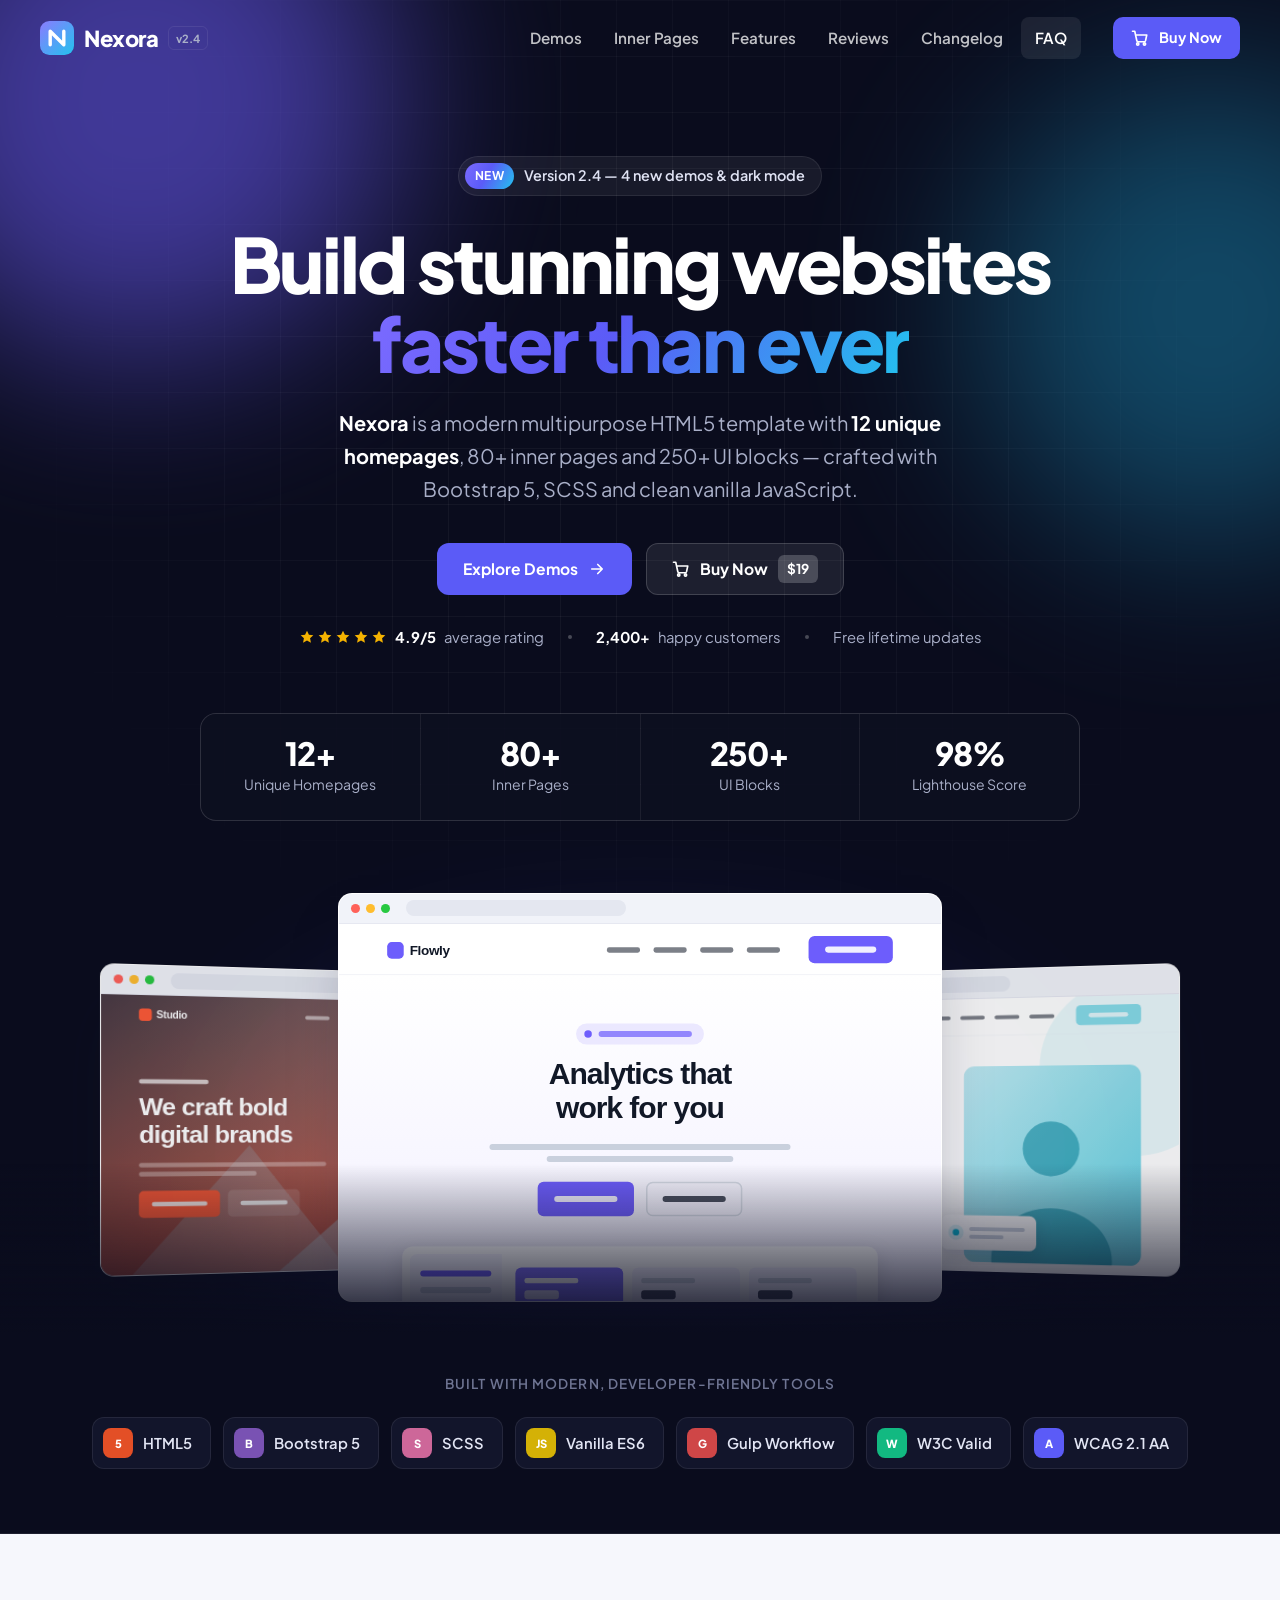
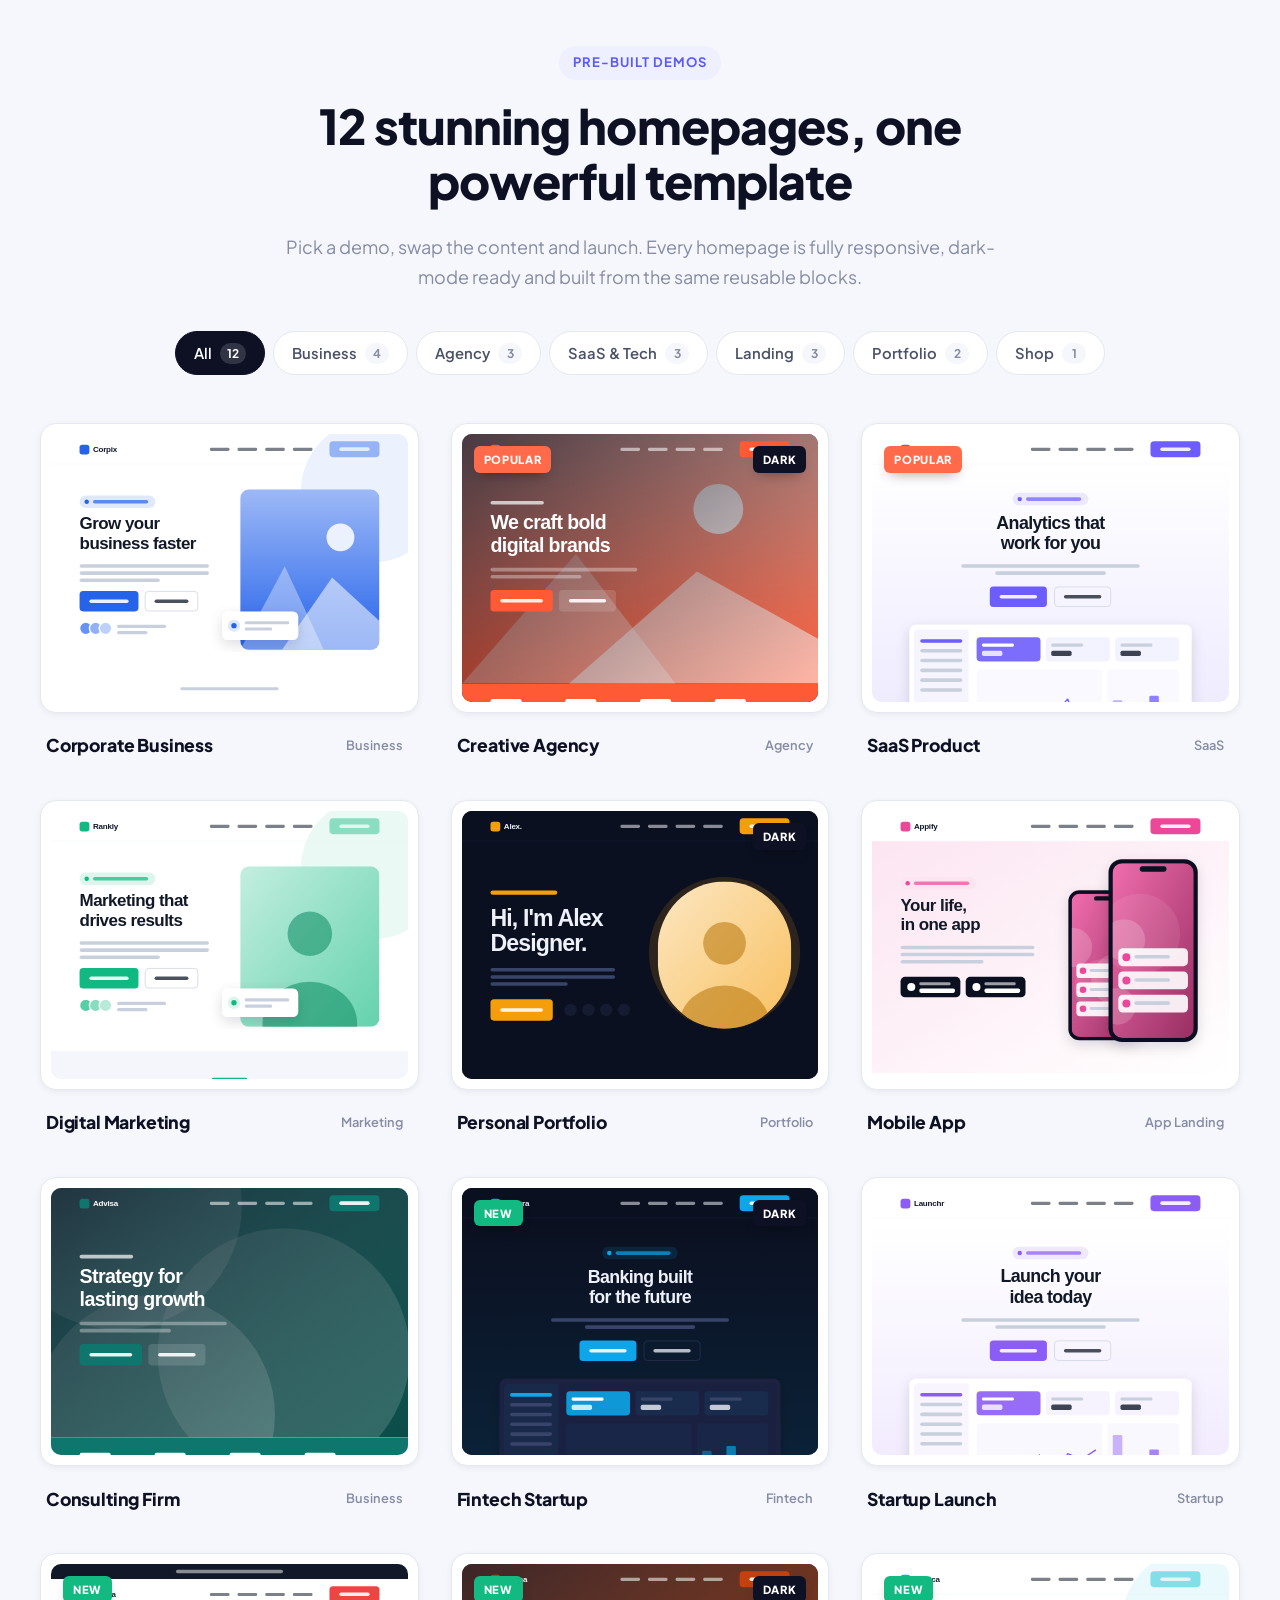
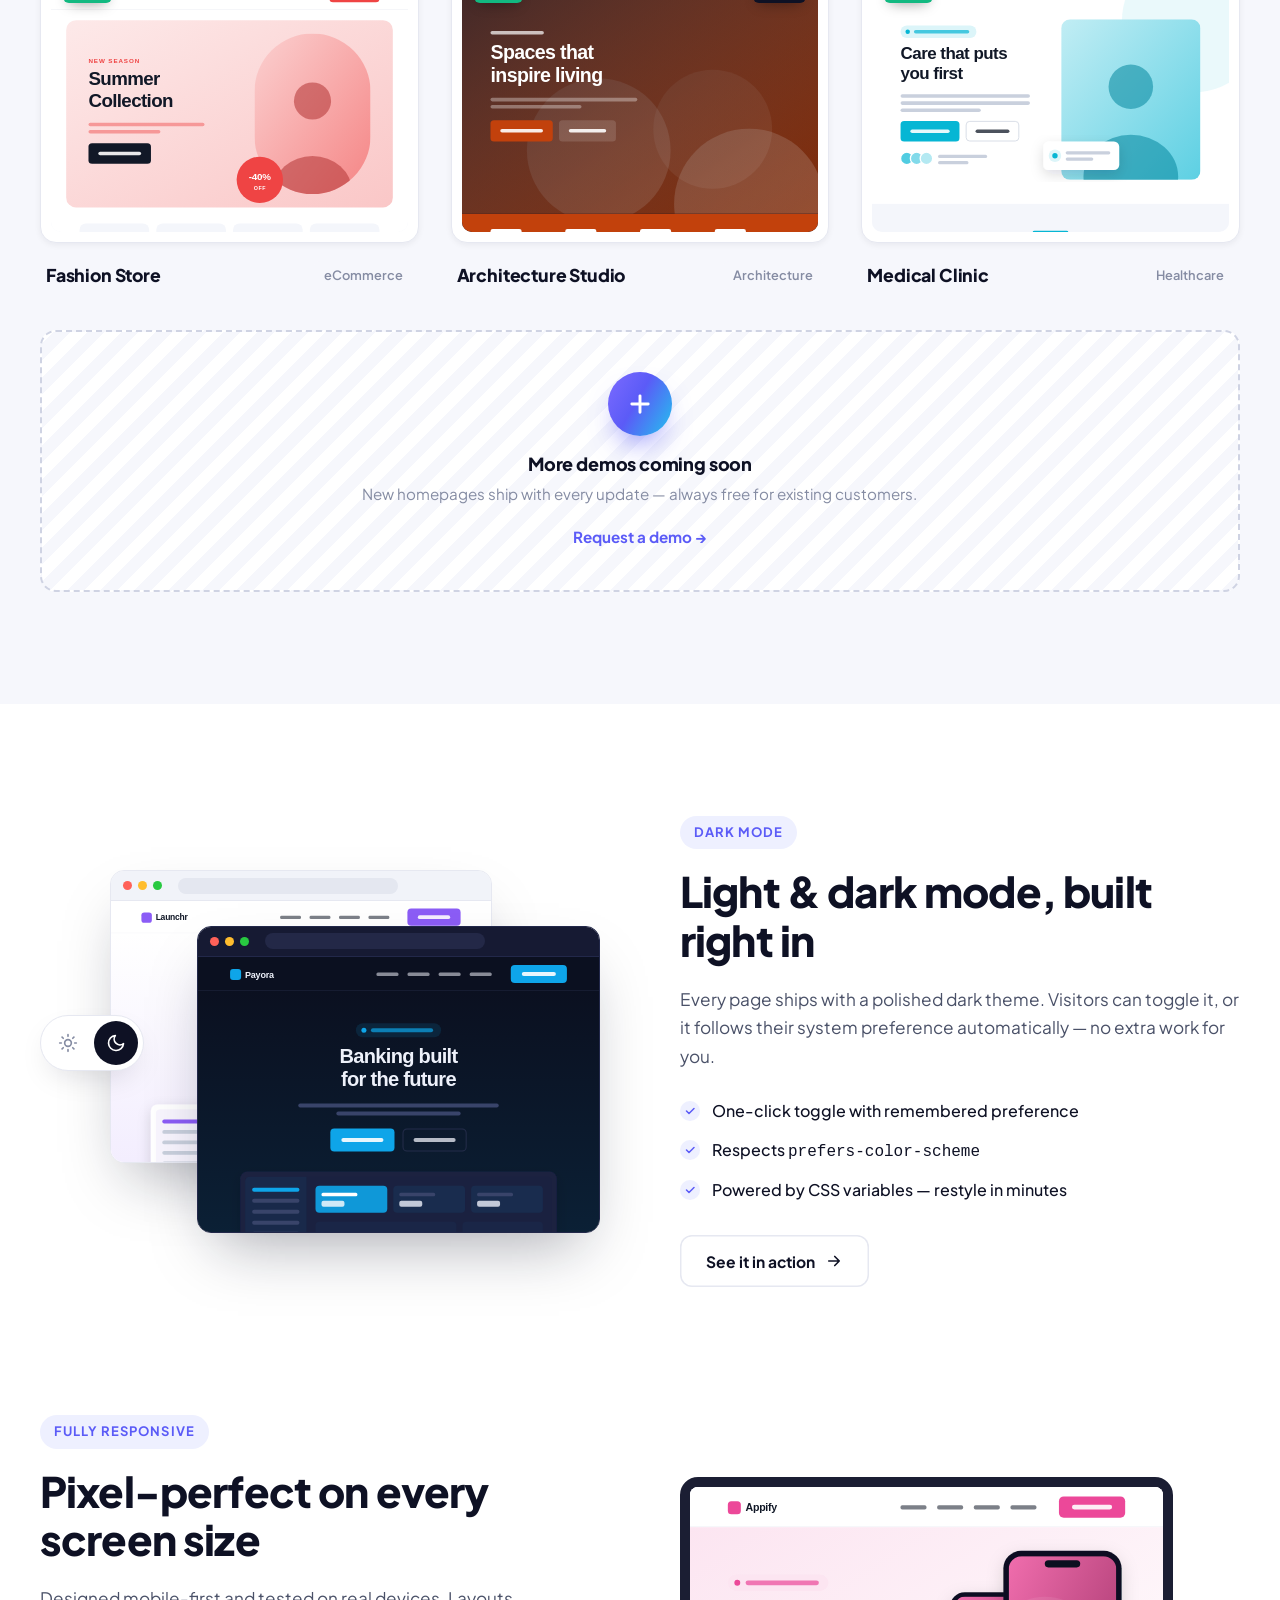
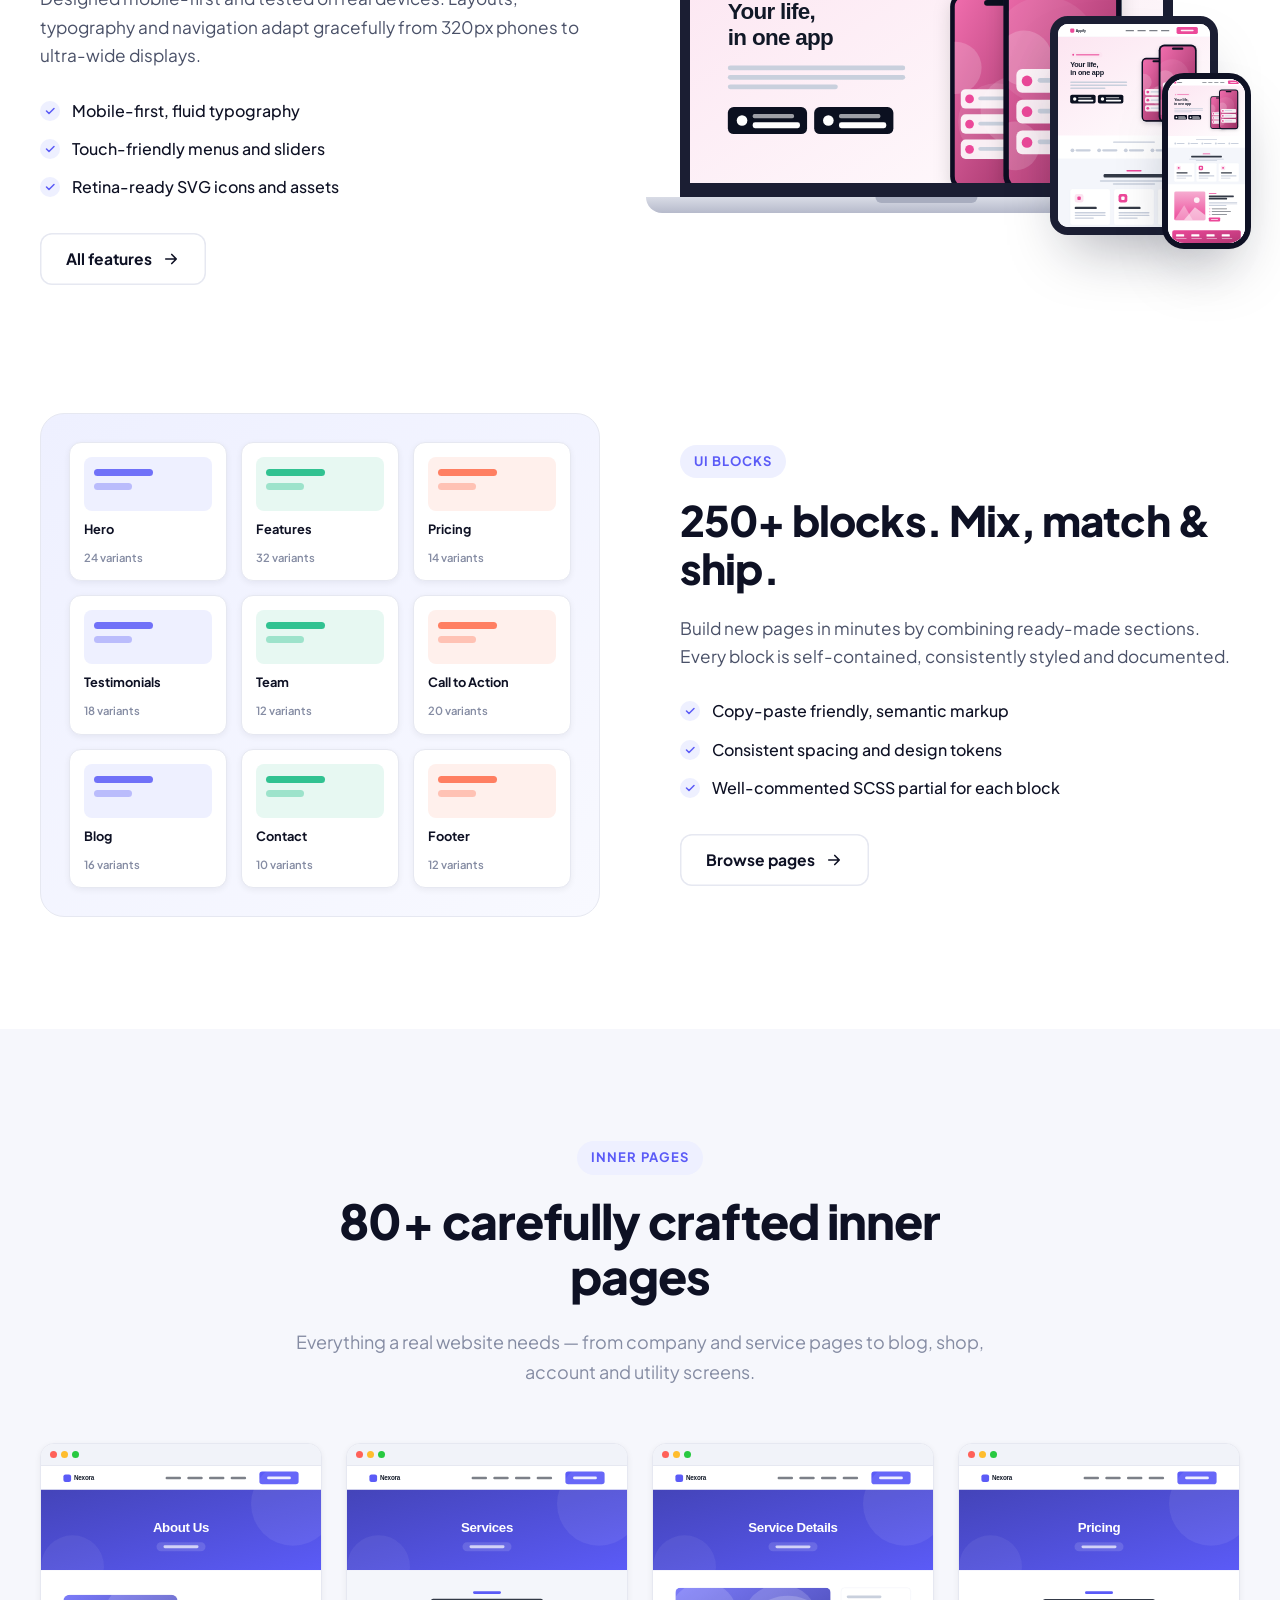
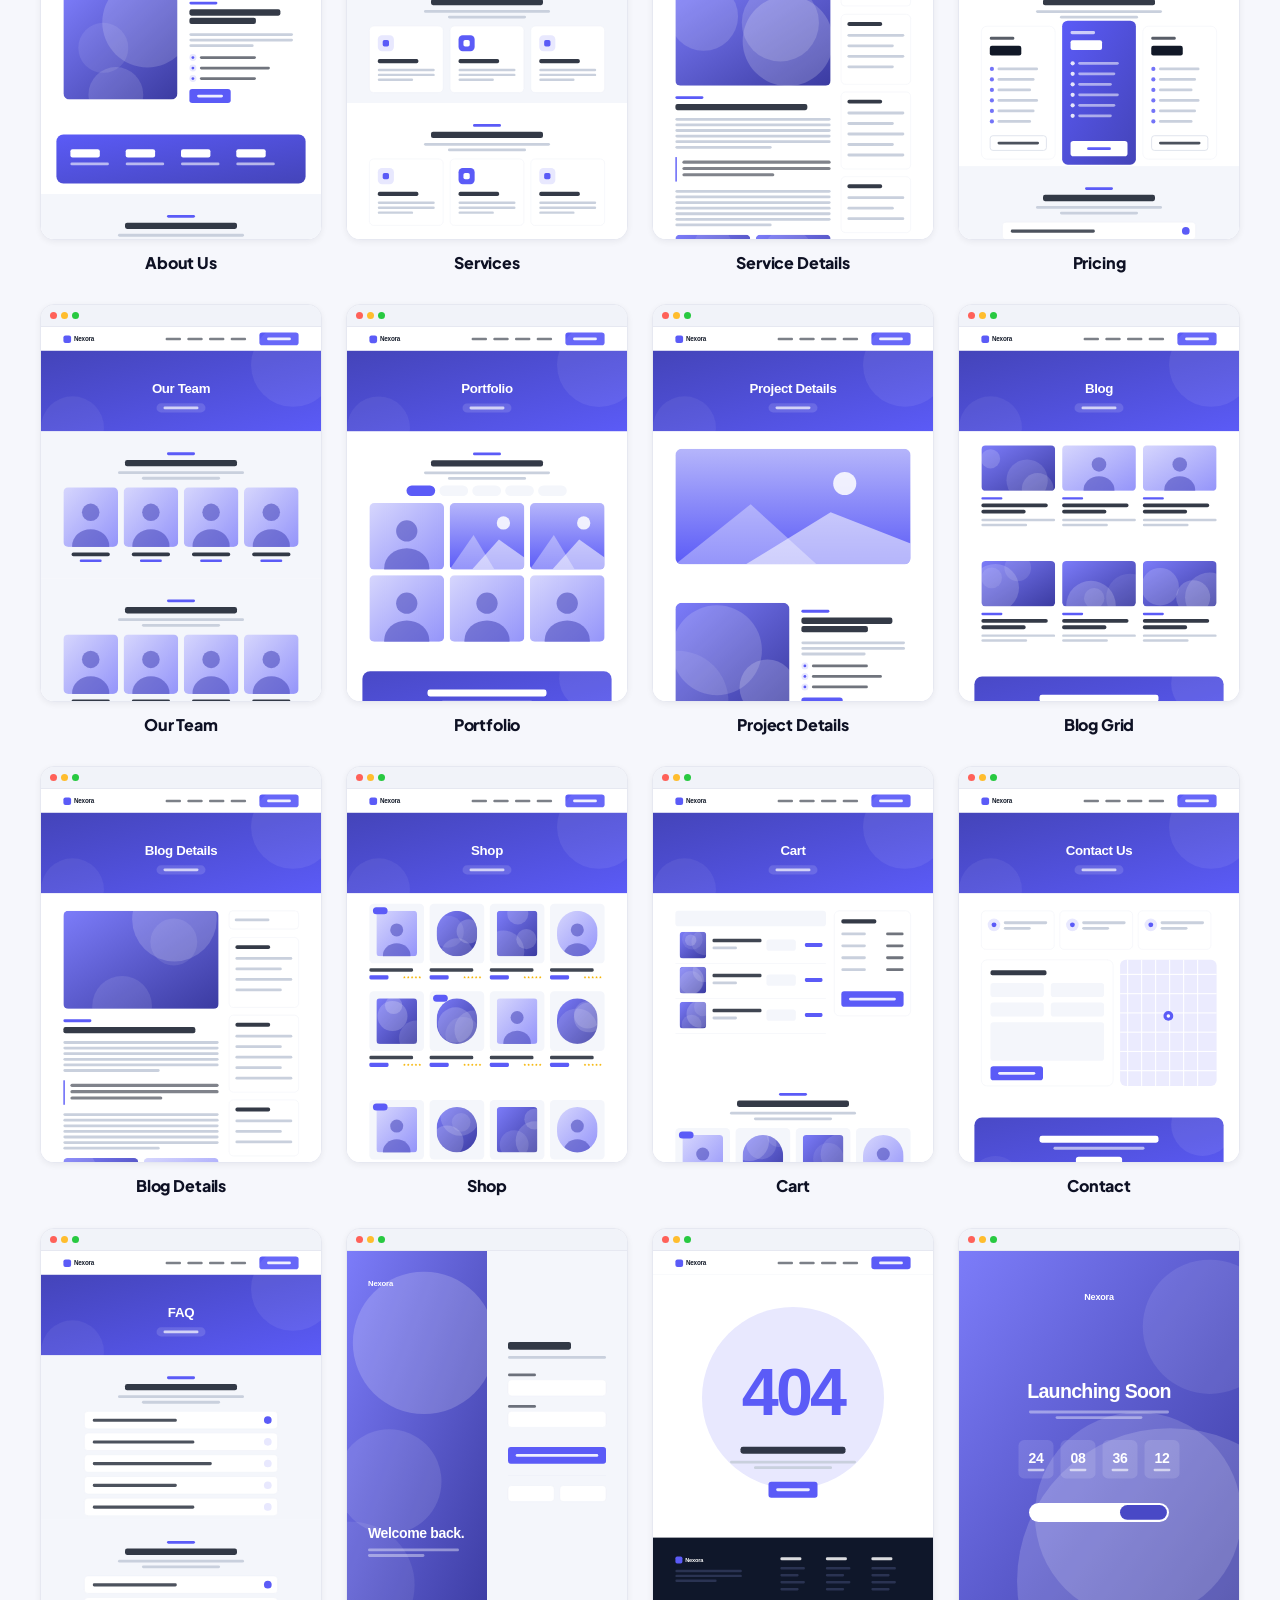
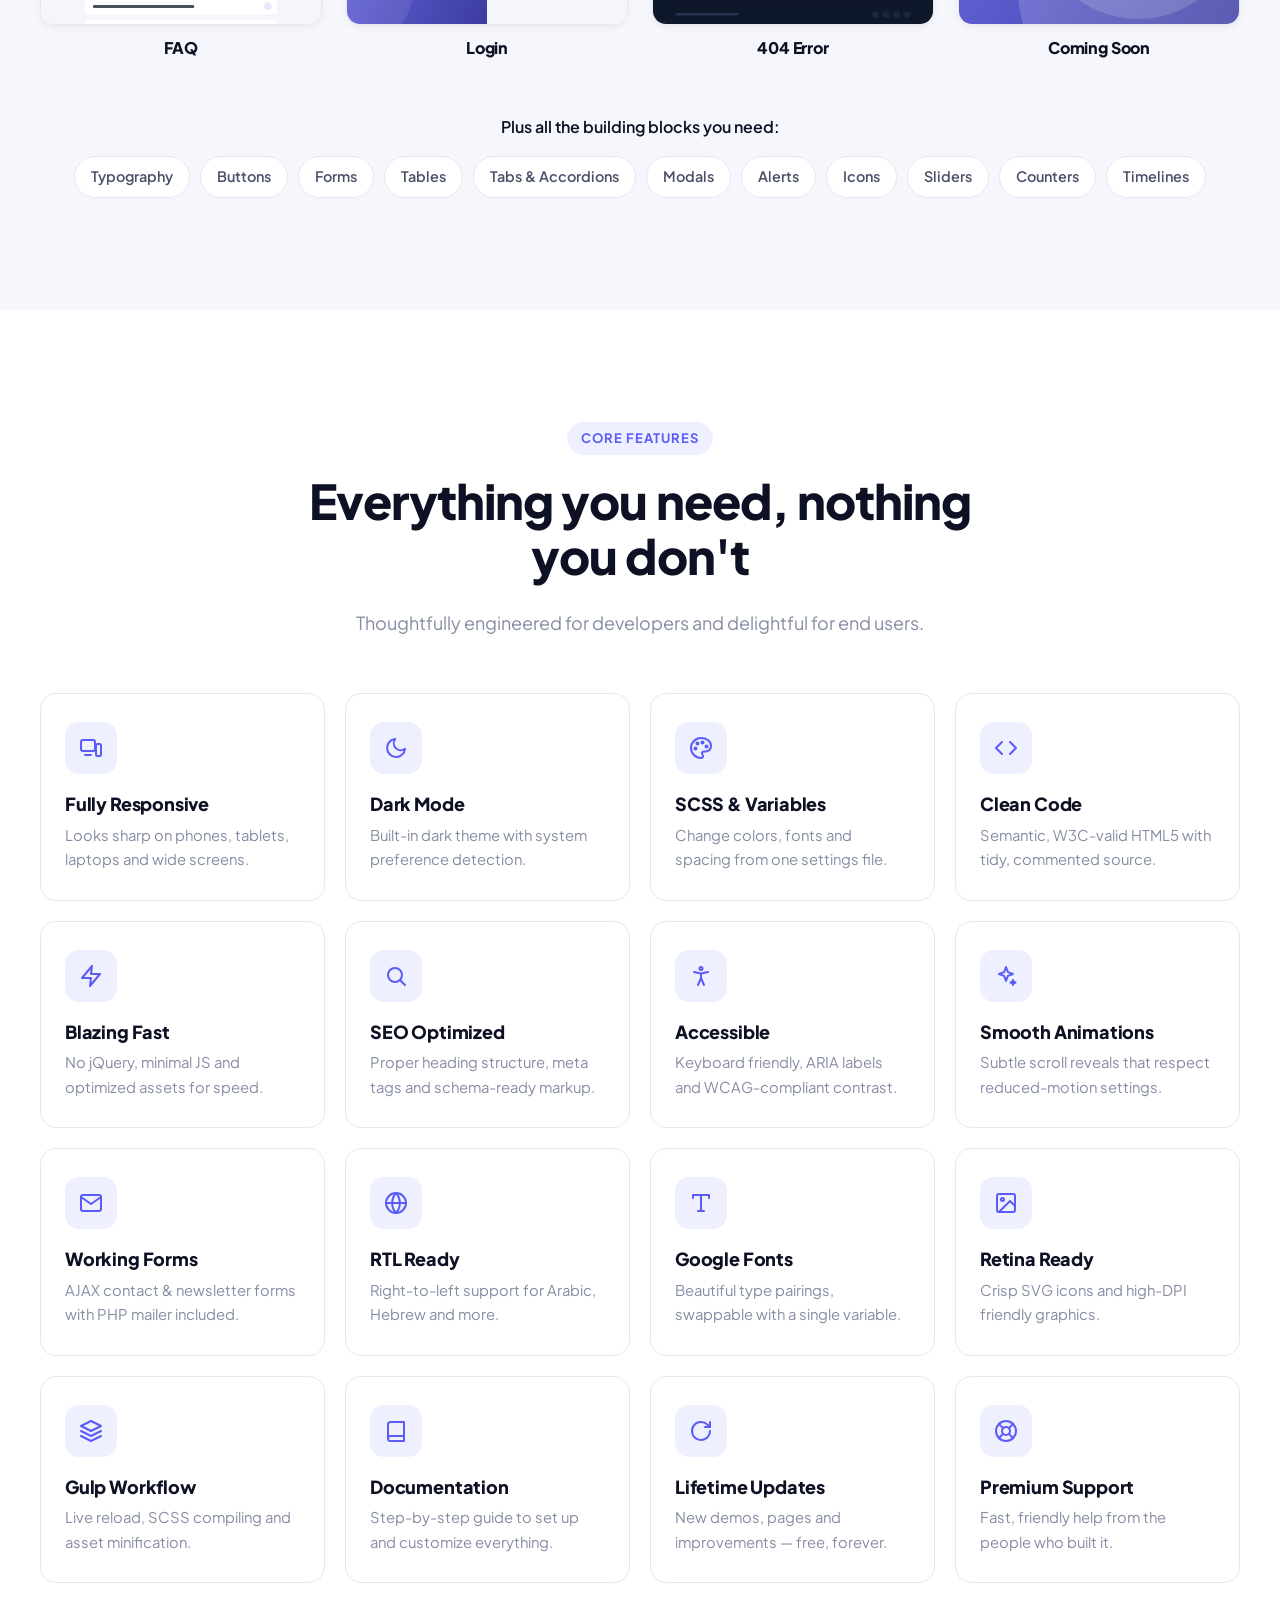
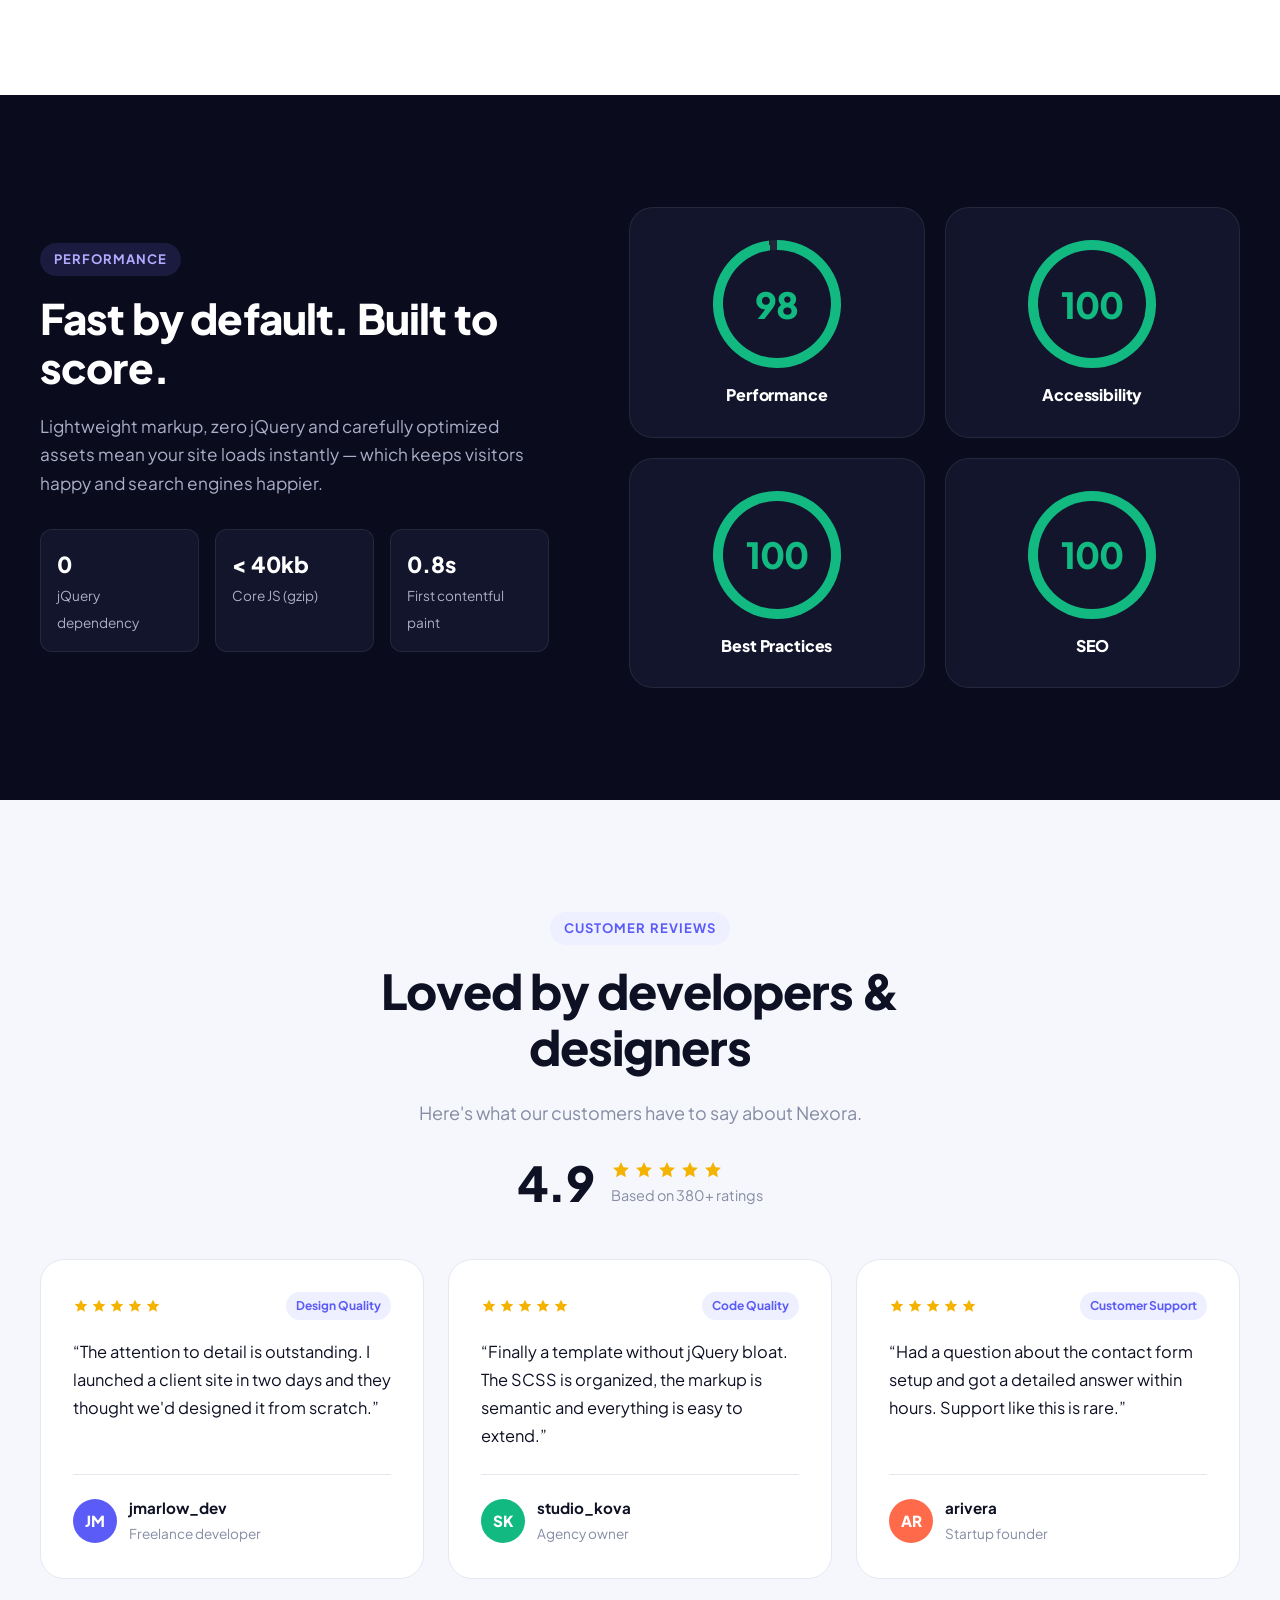
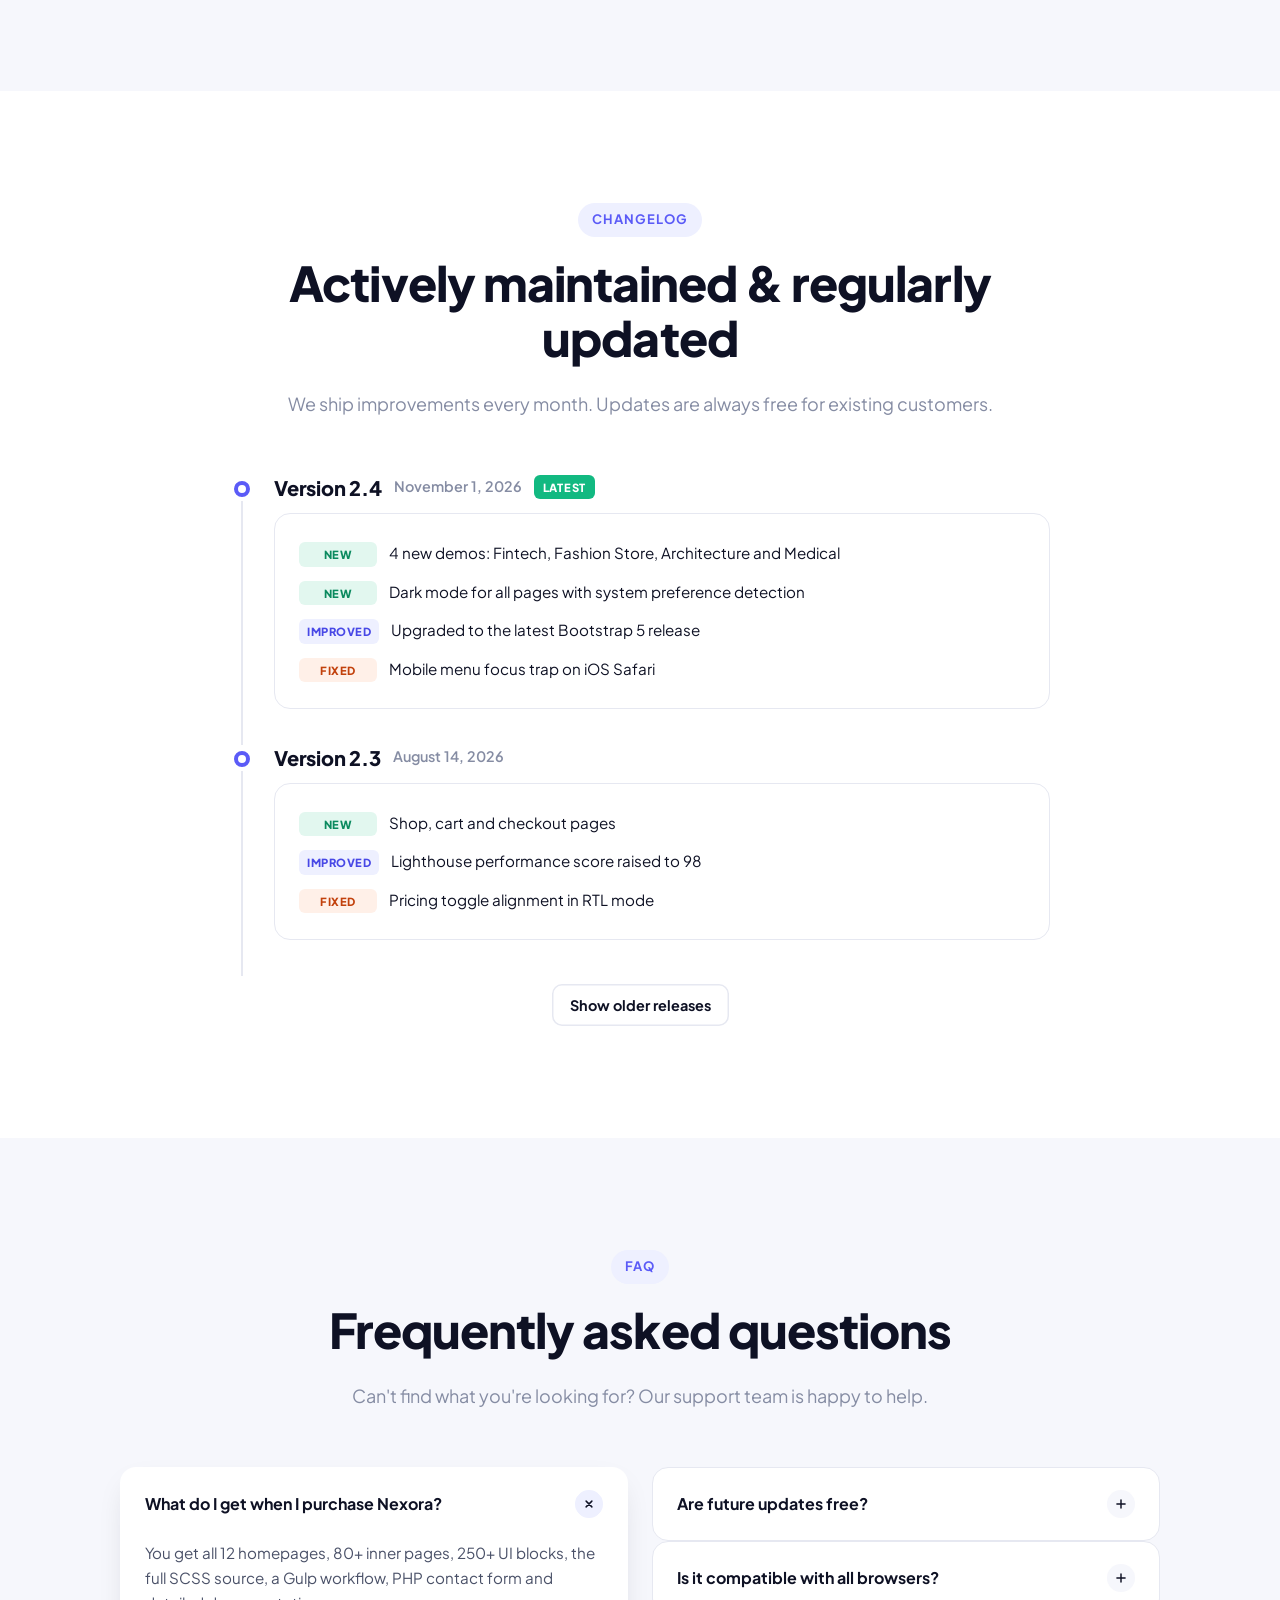
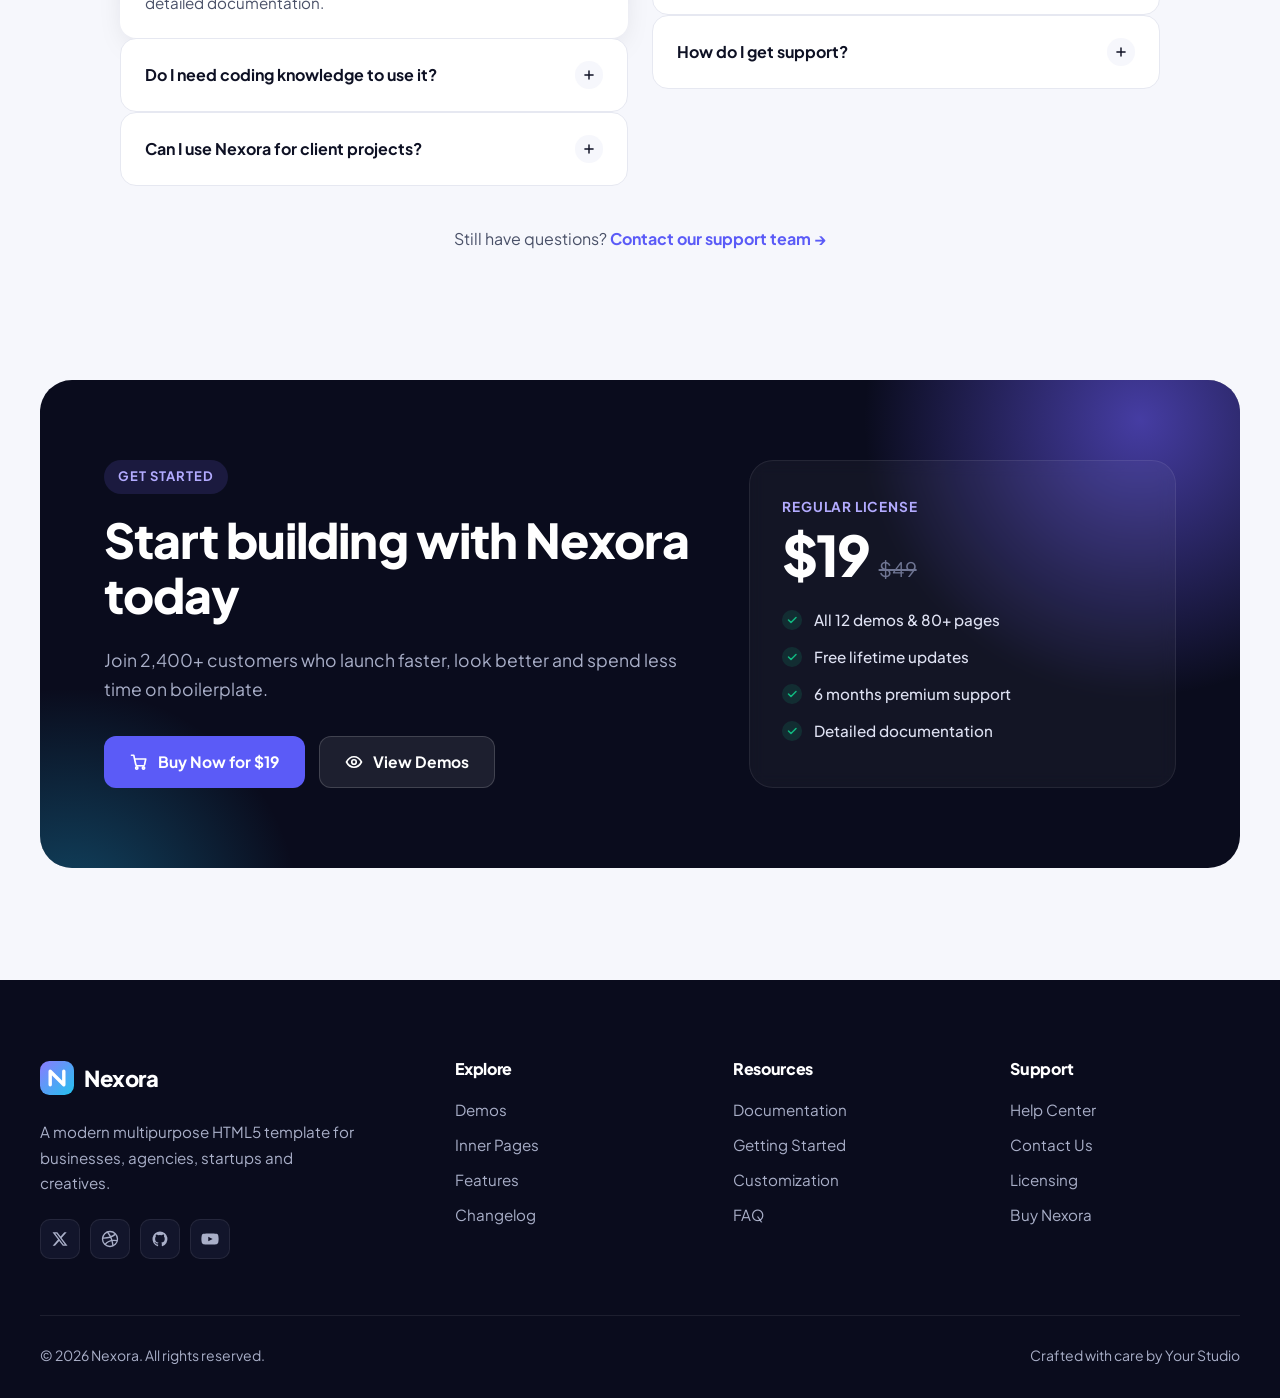
==== index.html @ 3ad96d18 "Add template showcase landing page Static ThemeForest-style showcase for the Nexora multipurpose tem" ====
<!doctype html>
<html lang="en">
<head>
  <meta charset="utf-8">
  <meta name="viewport" content="width=device-width, initial-scale=1">
  <title>Nexora — Multipurpose HTML5 Template</title>
  <meta name="description" content="Nexora is a modern multipurpose HTML5 template with 12 unique homepages, 80+ inner pages and 250+ UI blocks. Built with Bootstrap 5, SCSS and vanilla JavaScript.">
  <meta name="theme-color" content="#0a0c1d">

  <meta property="og:type" content="website">
  <meta property="og:title" content="Nexora — Multipurpose HTML5 Template">
  <meta property="og:description" content="12 unique homepages, 80+ inner pages, 250+ UI blocks, dark mode and more.">
  <meta property="og:image" content="assets/img/demos/03-saas.svg">

  <link rel="icon" href="assets/img/favicon.svg" type="image/svg+xml">
  <link rel="preconnect" href="https://fonts.googleapis.com">
  <link rel="preconnect" href="https://fonts.gstatic.com" crossorigin>
  <link href="https://fonts.googleapis.com/css2?family=Plus+Jakarta+Sans:wght@400;500;600;700;800&display=swap" rel="stylesheet">
  <link rel="stylesheet" href="assets/css/style.css">
</head>
<body>
  <a class="skip-link" href="#main">Skip to content</a>

  <!-- Icon sprite ========================================================= -->
  <svg width="0" height="0" style="position:absolute" aria-hidden="true">
    <defs>
      <symbol id="i-arrow" viewBox="0 0 24 24" fill="none" stroke="currentColor" stroke-width="2.2" stroke-linecap="round" stroke-linejoin="round"><path d="M5 12h14M13 6l6 6-6 6"/></symbol>
      <symbol id="i-up" viewBox="0 0 24 24" fill="none" stroke="currentColor" stroke-width="2.4" stroke-linecap="round" stroke-linejoin="round"><path d="M12 19V5M6 11l6-6 6 6"/></symbol>
      <symbol id="i-star" viewBox="0 0 24 24" fill="currentColor"><path d="M12 2.5l2.9 6.1 6.6.8-4.9 4.6 1.3 6.6L12 17.3l-5.9 3.3 1.3-6.6L2.5 9.4l6.6-.8z"/></symbol>
      <symbol id="i-plus" viewBox="0 0 24 24" fill="none" stroke="currentColor" stroke-width="2.5" stroke-linecap="round"><path d="M12 5v14M5 12h14"/></symbol>
      <symbol id="i-cart" viewBox="0 0 24 24" fill="none" stroke="currentColor" stroke-width="2.2" stroke-linecap="round" stroke-linejoin="round"><circle cx="9" cy="20" r="1.5"/><circle cx="18" cy="20" r="1.5"/><path d="M2 3h3l2.7 12.4a2 2 0 0 0 2 1.6h7.7a2 2 0 0 0 2-1.5L21 8H6"/></symbol>
      <symbol id="i-eye" viewBox="0 0 24 24" fill="none" stroke="currentColor" stroke-width="2.2" stroke-linecap="round" stroke-linejoin="round"><path d="M2 12s3.6-7 10-7 10 7 10 7-3.6 7-10 7S2 12 2 12z"/><circle cx="12" cy="12" r="3"/></symbol>
      <symbol id="i-sun" viewBox="0 0 24 24" fill="none" stroke="currentColor" stroke-width="2" stroke-linecap="round"><circle cx="12" cy="12" r="4"/><path d="M12 2v2M12 20v2M4.9 4.9l1.4 1.4M17.7 17.7l1.4 1.4M2 12h2M20 12h2M4.9 19.1l1.4-1.4M17.7 6.3l1.4-1.4"/></symbol>
      <symbol id="i-moon" viewBox="0 0 24 24" fill="none" stroke="currentColor" stroke-width="2" stroke-linecap="round" stroke-linejoin="round"><path d="M21 12.8A9 9 0 1 1 11.2 3a7 7 0 0 0 9.8 9.8z"/></symbol>

      <symbol id="f-responsive" viewBox="0 0 24 24" fill="none" stroke="currentColor" stroke-width="2" stroke-linecap="round" stroke-linejoin="round"><rect x="2" y="4" width="14" height="11" rx="2"/><rect x="17" y="8" width="5" height="12" rx="1.5"/><path d="M6 19h6"/></symbol>
      <symbol id="f-code" viewBox="0 0 24 24" fill="none" stroke="currentColor" stroke-width="2" stroke-linecap="round" stroke-linejoin="round"><path d="M16 18l6-6-6-6M8 6l-6 6 6 6"/></symbol>
      <symbol id="f-layers" viewBox="0 0 24 24" fill="none" stroke="currentColor" stroke-width="2" stroke-linecap="round" stroke-linejoin="round"><path d="M12 2 2 7l10 5 10-5-10-5z"/><path d="m2 17 10 5 10-5M2 12l10 5 10-5"/></symbol>
      <symbol id="f-zap" viewBox="0 0 24 24" fill="none" stroke="currentColor" stroke-width="2" stroke-linecap="round" stroke-linejoin="round"><path d="M13 2 3 14h9l-1 8 10-12h-9l1-8z"/></symbol>
      <symbol id="f-search" viewBox="0 0 24 24" fill="none" stroke="currentColor" stroke-width="2" stroke-linecap="round"><circle cx="11" cy="11" r="7"/><path d="m21 21-4.3-4.3"/></symbol>
      <symbol id="f-type" viewBox="0 0 24 24" fill="none" stroke="currentColor" stroke-width="2" stroke-linecap="round" stroke-linejoin="round"><path d="M4 7V4h16v3M9 20h6M12 4v16"/></symbol>
      <symbol id="f-mail" viewBox="0 0 24 24" fill="none" stroke="currentColor" stroke-width="2" stroke-linecap="round" stroke-linejoin="round"><rect x="2" y="4" width="20" height="16" rx="2"/><path d="m22 6-10 7L2 6"/></symbol>
      <symbol id="f-globe" viewBox="0 0 24 24" fill="none" stroke="currentColor" stroke-width="2" stroke-linecap="round"><circle cx="12" cy="12" r="10"/><path d="M2 12h20M12 2a15 15 0 0 1 0 20M12 2a15 15 0 0 0 0 20"/></symbol>
      <symbol id="f-book" viewBox="0 0 24 24" fill="none" stroke="currentColor" stroke-width="2" stroke-linecap="round" stroke-linejoin="round"><path d="M4 19.5A2.5 2.5 0 0 1 6.5 17H20V3H6.5A2.5 2.5 0 0 0 4 5.5v14z"/><path d="M4 19.5A2.5 2.5 0 0 0 6.5 22H20v-5"/></symbol>
      <symbol id="f-refresh" viewBox="0 0 24 24" fill="none" stroke="currentColor" stroke-width="2" stroke-linecap="round" stroke-linejoin="round"><path d="M21 12a9 9 0 1 1-2.6-6.4L21 8"/><path d="M21 3v5h-5"/></symbol>
      <symbol id="f-support" viewBox="0 0 24 24" fill="none" stroke="currentColor" stroke-width="2" stroke-linecap="round"><circle cx="12" cy="12" r="10"/><circle cx="12" cy="12" r="4"/><path d="m4.9 4.9 4.3 4.3M14.8 14.8l4.3 4.3M14.8 9.2l4.3-4.3M4.9 19.1l4.3-4.3"/></symbol>
      <symbol id="f-a11y" viewBox="0 0 24 24" fill="none" stroke="currentColor" stroke-width="2" stroke-linecap="round" stroke-linejoin="round"><circle cx="12" cy="4.5" r="1.5"/><path d="M5 8l7 1.5L19 8M12 9.5V14m0 0-3 7m3-7 3 7"/></symbol>
      <symbol id="f-sparkle" viewBox="0 0 24 24" fill="none" stroke="currentColor" stroke-width="2" stroke-linejoin="round"><path d="M12 3l1.9 5.1L19 10l-5.1 1.9L12 17l-1.9-5.1L5 10l5.1-1.9z"/><path d="M19 16l.7 1.8 1.8.7-1.8.7L19 21l-.7-1.8-1.8-.7 1.8-.7z"/></symbol>
      <symbol id="f-palette" viewBox="0 0 24 24" fill="none" stroke="currentColor" stroke-width="2" stroke-linecap="round" stroke-linejoin="round"><circle cx="13.5" cy="6.5" r="1"/><circle cx="17.5" cy="10.5" r="1"/><circle cx="8.5" cy="7.5" r="1"/><circle cx="6.5" cy="12.5" r="1"/><path d="M12 2a10 10 0 0 0 0 20c1.1 0 2-.9 2-2 0-.5-.2-1-.5-1.3-.3-.4-.5-.8-.5-1.3 0-1.1.9-2 2-2h2.3A5.7 5.7 0 0 0 22 9.8C22 5.5 17.5 2 12 2z"/></symbol>
      <symbol id="f-image" viewBox="0 0 24 24" fill="none" stroke="currentColor" stroke-width="2" stroke-linecap="round" stroke-linejoin="round"><rect x="3" y="3" width="18" height="18" rx="2"/><circle cx="8.5" cy="8.5" r="1.5"/><path d="m21 15-5-5L5 21"/></symbol>

      <symbol id="s-x" viewBox="0 0 24 24" fill="currentColor"><path d="M17.8 3h3.1l-6.8 7.7L22 21h-6.2l-4.9-6.4L5.3 21H2.2l7.2-8.3L2 3h6.4l4.4 5.8L17.8 3zm-1.1 16.2h1.7L7.4 4.7H5.6l11.1 14.5z"/></symbol>
      <symbol id="s-dribbble" viewBox="0 0 24 24" fill="none" stroke="currentColor" stroke-width="1.8"><circle cx="12" cy="12" r="10"/><path d="M8.6 2.6C13 8 15.2 13.8 16 21.1M2.1 10.7c5.3.3 11.5-.9 16.9-4.9M5.3 19.4c3.3-4.6 8.7-6.6 16.5-5.2"/></symbol>
      <symbol id="s-github" viewBox="0 0 24 24" fill="currentColor"><path d="M12 2a10 10 0 0 0-3.2 19.5c.5.1.7-.2.7-.5v-1.7c-2.8.6-3.4-1.2-3.4-1.2-.4-1.2-1.1-1.5-1.1-1.5-.9-.6.1-.6.1-.6 1 .1 1.5 1 1.5 1 .9 1.5 2.4 1.1 2.9.8.1-.6.4-1.1.6-1.3-2.2-.3-4.6-1.1-4.6-5a3.9 3.9 0 0 1 1-2.7c-.1-.3-.4-1.3.1-2.7 0 0 .8-.3 2.8 1a9.7 9.7 0 0 1 5 0c1.9-1.3 2.8-1 2.8-1 .5 1.4.2 2.4.1 2.7a3.9 3.9 0 0 1 1 2.7c0 3.9-2.3 4.7-4.6 5 .4.3.7.9.7 1.9V21c0 .3.2.6.7.5A10 10 0 0 0 12 2z"/></symbol>
      <symbol id="s-youtube" viewBox="0 0 24 24" fill="currentColor"><path d="M23 7.2a3 3 0 0 0-2.1-2.1C19 4.6 12 4.6 12 4.6s-7 0-8.9.5A3 3 0 0 0 1 7.2 31 31 0 0 0 .5 12a31 31 0 0 0 .5 4.8 3 3 0 0 0 2.1 2.1c1.9.5 8.9.5 8.9.5s7 0 8.9-.5a3 3 0 0 0 2.1-2.1 31 31 0 0 0 .5-4.8 31 31 0 0 0-.5-4.8zM9.7 15.1V8.9l5.8 3.1-5.8 3.1z"/></symbol>
    </defs>
  </svg>

  <!-- Header ============================================================== -->
  <header class="header">
    <div class="container">
      <a class="logo" href="#top" aria-label="Nexora home">
        <svg viewBox="0 0 40 40" aria-hidden="true">
          <defs><linearGradient id="lg-logo" x1="0" y1="0" x2="1" y2="1"><stop offset="0" stop-color="#8b7bff"/><stop offset="1" stop-color="#22c3ee"/></linearGradient></defs>
          <rect width="40" height="40" rx="11" fill="url(#lg-logo)"/>
          <path d="M12 28V12l16 16V12" fill="none" stroke="#fff" stroke-width="4" stroke-linecap="round" stroke-linejoin="round"/>
        </svg>
        Nexora <small>v2.4</small>
      </a>

      <nav class="nav" id="site-nav" aria-label="Primary">
        <ul>
          <li><a href="#demos">Demos</a></li>
          <li><a href="#pages">Inner Pages</a></li>
          <li><a href="#features">Features</a></li>
          <li><a href="#reviews">Reviews</a></li>
          <li><a href="#changelog">Changelog</a></li>
          <li><a href="#faq">FAQ</a></li>
          <li class="nav__buy"><a class="btn" href="https://themeforest.net/" target="_blank" rel="noopener">Buy Nexora — $19</a></li>
        </ul>
      </nav>

      <div class="header__cta">
        <a class="btn btn--sm" href="https://themeforest.net/" target="_blank" rel="noopener">
          <svg aria-hidden="true"><use href="#i-cart"/></svg> Buy Now
        </a>
        <button class="nav-toggle" type="button" aria-controls="site-nav" aria-expanded="false" aria-label="Open menu"><span></span></button>
      </div>
    </div>
  </header>

  <main id="main">
    <!-- Hero ============================================================== -->
    <section class="hero" id="top">
      <span class="hero__glow hero__glow--1"></span>
      <span class="hero__glow hero__glow--2"></span>
      <span class="hero__glow hero__glow--3"></span>

      <div class="container">
        <div class="hero__content">
          <a class="hero__badge" href="#changelog"><b>NEW</b> Version 2.4 — 4 new demos &amp; dark mode</a>
          <h1>Build stunning websites <span class="text-grad">faster than ever</span></h1>
          <p class="hero__lead">
            <strong>Nexora</strong> is a modern multipurpose HTML5 template with <strong>12 unique homepages</strong>,
            80+ inner pages and 250+ UI blocks — crafted with Bootstrap&nbsp;5, SCSS and clean vanilla JavaScript.
          </p>
          <div class="hero__actions">
            <a class="btn" href="#demos">Explore Demos <svg aria-hidden="true"><use href="#i-arrow"/></svg></a>
            <a class="btn btn--ghost" href="https://themeforest.net/" target="_blank" rel="noopener">
              <svg aria-hidden="true"><use href="#i-cart"/></svg> Buy Now <span class="price">$19</span>
            </a>
          </div>
          <div class="hero__trust">
            <span>
              <span class="stars" aria-hidden="true">
                <svg><use href="#i-star"/></svg><svg><use href="#i-star"/></svg><svg><use href="#i-star"/></svg><svg><use href="#i-star"/></svg><svg><use href="#i-star"/></svg>
              </span>
              <span><strong>4.9/5</strong> average rating</span>
            </span>
            <i class="dot-sep" aria-hidden="true"></i>
            <span><strong>2,400+</strong> happy customers</span>
            <i class="dot-sep" aria-hidden="true"></i>
            <span>Free lifetime updates</span>
          </div>
        </div>

        <div class="hero__stats" data-reveal>
          <div><strong data-count="12" data-suffix="+">12+</strong><span>Unique Homepages</span></div>
          <div><strong data-count="80" data-suffix="+">80+</strong><span>Inner Pages</span></div>
          <div><strong data-count="250" data-suffix="+">250+</strong><span>UI Blocks</span></div>
          <div><strong data-count="98" data-suffix="%">98%</strong><span>Lighthouse Score</span></div>
        </div>

        <div class="hero__showcase" aria-hidden="true">
          <div class="browser browser--left">
            <div class="browser__bar"><i></i><i></i><i></i><span class="browser__url"></span></div>
            <div class="shot"><img src="assets/img/demos/02-agency.svg" alt="" width="800" height="3040"></div>
          </div>
          <div class="browser">
            <div class="browser__bar"><i></i><i></i><i></i><span class="browser__url"></span></div>
            <div class="shot"><img src="assets/img/demos/03-saas.svg" alt="" width="800" height="3588" fetchpriority="high"></div>
          </div>
          <div class="browser browser--right">
            <div class="browser__bar"><i></i><i></i><i></i><span class="browser__url"></span></div>
            <div class="shot"><img src="assets/img/demos/12-medical.svg" alt="" width="800" height="3288"></div>
          </div>
        </div>
      </div>
    </section>

    <!-- Tech stack ======================================================== -->
    <section class="tech" aria-label="Built with">
      <div class="container">
        <p class="tech__label">Built with modern, developer-friendly tools</p>
        <ul class="tech__list">
          <li><i style="--c:#e34f26">5</i>HTML5</li>
          <li><i style="--c:#7952b3">B</i>Bootstrap 5</li>
          <li><i style="--c:#cd6799">S</i>SCSS</li>
          <li><i style="--c:#d4b106">JS</i>Vanilla ES6</li>
          <li><i style="--c:#cf4647">G</i>Gulp Workflow</li>
          <li><i style="--c:#12b981">W</i>W3C Valid</li>
          <li><i style="--c:#5b5bf7">A</i>WCAG 2.1 AA</li>
        </ul>
      </div>
    </section>

    <!-- Demos ============================================================= -->
    <section class="section section--soft" id="demos">
      <div class="container">
        <div class="section-head" data-reveal>
          <span class="eyebrow">Pre-built Demos</span>
          <h2>12 stunning homepages, one powerful template</h2>
          <p>Pick a demo, swap the content and launch. Every homepage is fully responsive, dark-mode ready and built from the same reusable blocks.</p>
        </div>

        <div class="filters" role="group" aria-label="Filter demos by category" data-reveal>
          <button class="filter-btn is-active" type="button" data-filter="all" aria-pressed="true">All <small>12</small></button>
          <button class="filter-btn" type="button" data-filter="business" aria-pressed="false">Business <small>0</small></button>
          <button class="filter-btn" type="button" data-filter="agency" aria-pressed="false">Agency <small>0</small></button>
          <button class="filter-btn" type="button" data-filter="saas" aria-pressed="false">SaaS &amp; Tech <small>0</small></button>
          <button class="filter-btn" type="button" data-filter="landing" aria-pressed="false">Landing <small>0</small></button>
          <button class="filter-btn" type="button" data-filter="portfolio" aria-pressed="false">Portfolio <small>0</small></button>
          <button class="filter-btn" type="button" data-filter="shop" aria-pressed="false">Shop <small>0</small></button>
        </div>

        <div class="demo-grid">
          <article class="demo-card" data-category="business" data-reveal>
            <a class="demo-card__link" href="demo/index-corporate.html" target="_blank" rel="noopener" aria-label="Live preview: Corporate Business">
              <div class="shot"><img src="assets/img/demos/01-corporate.svg" alt="Corporate Business demo homepage" width="800" height="3008" loading="lazy"></div>
              <span class="demo-card__overlay"><span class="btn btn--light btn--sm">Live Preview <svg aria-hidden="true"><use href="#i-arrow"/></svg></span></span>
            </a>
            <div class="demo-card__meta"><h3><a href="demo/index-corporate.html" target="_blank" rel="noopener">Corporate Business</a></h3><span>Business</span></div>
          </article>
          <article class="demo-card" data-category="agency" data-reveal style="--delay:0.08s">
            <a class="demo-card__link" href="demo/index-agency.html" target="_blank" rel="noopener" aria-label="Live preview: Creative Agency">
              <span class="badge badge--hot">Popular</span><span class="badge badge--dark">Dark</span>
              <div class="shot"><img src="assets/img/demos/02-agency.svg" alt="Creative Agency demo homepage" width="800" height="3040" loading="lazy"></div>
              <span class="demo-card__overlay"><span class="btn btn--light btn--sm">Live Preview <svg aria-hidden="true"><use href="#i-arrow"/></svg></span></span>
            </a>
            <div class="demo-card__meta"><h3><a href="demo/index-agency.html" target="_blank" rel="noopener">Creative Agency</a></h3><span>Agency</span></div>
          </article>
          <article class="demo-card" data-category="saas landing" data-reveal style="--delay:0.16s">
            <a class="demo-card__link" href="demo/index-saas.html" target="_blank" rel="noopener" aria-label="Live preview: SaaS Product">
              <span class="badge badge--hot">Popular</span>
              <div class="shot"><img src="assets/img/demos/03-saas.svg" alt="SaaS Product demo homepage" width="800" height="3588" loading="lazy"></div>
              <span class="demo-card__overlay"><span class="btn btn--light btn--sm">Live Preview <svg aria-hidden="true"><use href="#i-arrow"/></svg></span></span>
            </a>
            <div class="demo-card__meta"><h3><a href="demo/index-saas.html" target="_blank" rel="noopener">SaaS Product</a></h3><span>SaaS</span></div>
          </article>
          <article class="demo-card" data-category="agency business" data-reveal>
            <a class="demo-card__link" href="demo/index-marketing.html" target="_blank" rel="noopener" aria-label="Live preview: Digital Marketing">
              <div class="shot"><img src="assets/img/demos/04-marketing.svg" alt="Digital Marketing demo homepage" width="800" height="3048" loading="lazy"></div>
              <span class="demo-card__overlay"><span class="btn btn--light btn--sm">Live Preview <svg aria-hidden="true"><use href="#i-arrow"/></svg></span></span>
            </a>
            <div class="demo-card__meta"><h3><a href="demo/index-marketing.html" target="_blank" rel="noopener">Digital Marketing</a></h3><span>Marketing</span></div>
          </article>
          <article class="demo-card" data-category="portfolio" data-reveal style="--delay:0.08s">
            <a class="demo-card__link" href="demo/index-portfolio.html" target="_blank" rel="noopener" aria-label="Live preview: Personal Portfolio">
              <span class="badge badge--dark">Dark</span>
              <div class="shot"><img src="assets/img/demos/05-portfolio.svg" alt="Personal Portfolio demo homepage" width="800" height="2538" loading="lazy"></div>
              <span class="demo-card__overlay"><span class="btn btn--light btn--sm">Live Preview <svg aria-hidden="true"><use href="#i-arrow"/></svg></span></span>
            </a>
            <div class="demo-card__meta"><h3><a href="demo/index-portfolio.html" target="_blank" rel="noopener">Personal Portfolio</a></h3><span>Portfolio</span></div>
          </article>
          <article class="demo-card" data-category="landing saas" data-reveal style="--delay:0.16s">
            <a class="demo-card__link" href="demo/index-app.html" target="_blank" rel="noopener" aria-label="Live preview: Mobile App">
              <div class="shot"><img src="assets/img/demos/06-app.svg" alt="Mobile App demo homepage" width="800" height="3268" loading="lazy"></div>
              <span class="demo-card__overlay"><span class="btn btn--light btn--sm">Live Preview <svg aria-hidden="true"><use href="#i-arrow"/></svg></span></span>
            </a>
            <div class="demo-card__meta"><h3><a href="demo/index-app.html" target="_blank" rel="noopener">Mobile App</a></h3><span>App Landing</span></div>
          </article>
          <article class="demo-card" data-category="business" data-reveal>
            <a class="demo-card__link" href="demo/index-consulting.html" target="_blank" rel="noopener" aria-label="Live preview: Consulting Firm">
              <div class="shot"><img src="assets/img/demos/07-consulting.svg" alt="Consulting Firm demo homepage" width="800" height="2840" loading="lazy"></div>
              <span class="demo-card__overlay"><span class="btn btn--light btn--sm">Live Preview <svg aria-hidden="true"><use href="#i-arrow"/></svg></span></span>
            </a>
            <div class="demo-card__meta"><h3><a href="demo/index-consulting.html" target="_blank" rel="noopener">Consulting Firm</a></h3><span>Business</span></div>
          </article>
          <article class="demo-card" data-category="saas" data-reveal style="--delay:0.08s">
            <a class="demo-card__link" href="demo/index-fintech.html" target="_blank" rel="noopener" aria-label="Live preview: Fintech Startup">
              <span class="badge">New</span><span class="badge badge--dark">Dark</span>
              <div class="shot"><img src="assets/img/demos/08-fintech.svg" alt="Fintech Startup demo homepage" width="800" height="2918" loading="lazy"></div>
              <span class="demo-card__overlay"><span class="btn btn--light btn--sm">Live Preview <svg aria-hidden="true"><use href="#i-arrow"/></svg></span></span>
            </a>
            <div class="demo-card__meta"><h3><a href="demo/index-fintech.html" target="_blank" rel="noopener">Fintech Startup</a></h3><span>Fintech</span></div>
          </article>
          <article class="demo-card" data-category="landing" data-reveal style="--delay:0.16s">
            <a class="demo-card__link" href="demo/index-startup.html" target="_blank" rel="noopener" aria-label="Live preview: Startup Launch">
              <div class="shot"><img src="assets/img/demos/09-startup.svg" alt="Startup Launch demo homepage" width="800" height="3348" loading="lazy"></div>
              <span class="demo-card__overlay"><span class="btn btn--light btn--sm">Live Preview <svg aria-hidden="true"><use href="#i-arrow"/></svg></span></span>
            </a>
            <div class="demo-card__meta"><h3><a href="demo/index-startup.html" target="_blank" rel="noopener">Startup Launch</a></h3><span>Startup</span></div>
          </article>
          <article class="demo-card" data-category="shop" data-reveal>
            <a class="demo-card__link" href="demo/index-shop.html" target="_blank" rel="noopener" aria-label="Live preview: Fashion Store">
              <span class="badge">New</span>
              <div class="shot"><img src="assets/img/demos/10-shop.svg" alt="Fashion Store demo homepage" width="800" height="2682" loading="lazy"></div>
              <span class="demo-card__overlay"><span class="btn btn--light btn--sm">Live Preview <svg aria-hidden="true"><use href="#i-arrow"/></svg></span></span>
            </a>
            <div class="demo-card__meta"><h3><a href="demo/index-shop.html" target="_blank" rel="noopener">Fashion Store</a></h3><span>eCommerce</span></div>
          </article>
          <article class="demo-card" data-category="portfolio agency" data-reveal style="--delay:0.08s">
            <a class="demo-card__link" href="demo/index-architecture.html" target="_blank" rel="noopener" aria-label="Live preview: Architecture Studio">
              <span class="badge">New</span><span class="badge badge--dark">Dark</span>
              <div class="shot"><img src="assets/img/demos/11-architecture.svg" alt="Architecture Studio demo homepage" width="800" height="3060" loading="lazy"></div>
              <span class="demo-card__overlay"><span class="btn btn--light btn--sm">Live Preview <svg aria-hidden="true"><use href="#i-arrow"/></svg></span></span>
            </a>
            <div class="demo-card__meta"><h3><a href="demo/index-architecture.html" target="_blank" rel="noopener">Architecture Studio</a></h3><span>Architecture</span></div>
          </article>
          <article class="demo-card" data-category="business" data-reveal style="--delay:0.16s">
            <a class="demo-card__link" href="demo/index-medical.html" target="_blank" rel="noopener" aria-label="Live preview: Medical Clinic">
              <span class="badge">New</span>
              <div class="shot"><img src="assets/img/demos/12-medical.svg" alt="Medical Clinic demo homepage" width="800" height="3288" loading="lazy"></div>
              <span class="demo-card__overlay"><span class="btn btn--light btn--sm">Live Preview <svg aria-hidden="true"><use href="#i-arrow"/></svg></span></span>
            </a>
            <div class="demo-card__meta"><h3><a href="demo/index-medical.html" target="_blank" rel="noopener">Medical Clinic</a></h3><span>Healthcare</span></div>
          </article>
          <article class="demo-card demo-card--soon" data-reveal>
            <a class="demo-card__link" href="#faq">
              <div>
                <span class="plus"><svg aria-hidden="true"><use href="#i-plus"/></svg></span>
                <h3>More demos coming soon</h3>
                <p>New homepages ship with every update — always free for existing customers.</p>
                <span class="link">Request a demo →</span>
              </div>
            </a>
          </article>
        </div>
      </div>
    </section>

    <!-- Spotlight ========================================================= -->
    <section class="section" id="highlights">
      <div class="container">
        <div class="spot">
          <div class="spot__media" data-reveal>
            <div class="modes" aria-hidden="true">
              <div class="browser browser--back">
                <div class="browser__bar"><i></i><i></i><i></i><span class="browser__url"></span></div>
                <div class="shot"><img src="assets/img/demos/09-startup.svg" alt="" width="800" height="3348" loading="lazy"></div>
              </div>
              <div class="browser browser--front">
                <div class="browser__bar"><i></i><i></i><i></i><span class="browser__url"></span></div>
                <div class="shot"><img src="assets/img/demos/08-fintech.svg" alt="" width="800" height="2918" loading="lazy"></div>
              </div>
              <div class="mode-switch">
                <span><svg><use href="#i-sun"/></svg></span>
                <span class="on"><svg><use href="#i-moon"/></svg></span>
              </div>
            </div>
          </div>
          <div class="spot__body" data-reveal style="--delay:.1s">
            <span class="eyebrow">Dark Mode</span>
            <h2>Light &amp; dark mode, built right in</h2>
            <p>Every page ships with a polished dark theme. Visitors can toggle it, or it follows their system preference automatically — no extra work for you.</p>
            <ul class="check-list">
              <li>One-click toggle with remembered preference</li>
              <li>Respects <code>prefers-color-scheme</code></li>
              <li>Powered by CSS variables — restyle in minutes</li>
            </ul>
            <a class="btn btn--outline" href="#demos">See it in action <svg aria-hidden="true"><use href="#i-arrow"/></svg></a>
          </div>
        </div>

        <div class="spot spot--flip">
          <div class="spot__media" data-reveal>
            <div class="devices" aria-hidden="true">
              <div class="device-laptop">
                <div class="device-laptop__screen"><div class="shot"><img src="assets/img/demos/06-app.svg" alt="" width="800" height="3268" loading="lazy"></div></div>
                <div class="device-laptop__base"></div>
              </div>
              <div class="device-tablet"><div class="shot"><img src="assets/img/demos/06-app.svg" alt="" width="800" height="3268" loading="lazy"></div></div>
              <div class="device-phone"><div class="shot"><img src="assets/img/demos/06-app.svg" alt="" width="800" height="3268" loading="lazy"></div></div>
            </div>
          </div>
          <div class="spot__body" data-reveal style="--delay:.1s">
            <span class="eyebrow">Fully Responsive</span>
            <h2>Pixel-perfect on every screen size</h2>
            <p>Designed mobile-first and tested on real devices. Layouts, typography and navigation adapt gracefully from 320px phones to ultra-wide displays.</p>
            <ul class="check-list">
              <li>Mobile-first, fluid typography</li>
              <li>Touch-friendly menus and sliders</li>
              <li>Retina-ready SVG icons and assets</li>
            </ul>
            <a class="btn btn--outline" href="#features">All features <svg aria-hidden="true"><use href="#i-arrow"/></svg></a>
          </div>
        </div>

        <div class="spot">
          <div class="spot__media" data-reveal>
            <div class="blocks" aria-hidden="true">
              <div class="block-tile"><span class="ph"></span><b>Hero</b><small>24 variants</small></div>
              <div class="block-tile"><span class="ph"></span><b>Features</b><small>32 variants</small></div>
              <div class="block-tile"><span class="ph"></span><b>Pricing</b><small>14 variants</small></div>
              <div class="block-tile"><span class="ph"></span><b>Testimonials</b><small>18 variants</small></div>
              <div class="block-tile"><span class="ph"></span><b>Team</b><small>12 variants</small></div>
              <div class="block-tile"><span class="ph"></span><b>Call to Action</b><small>20 variants</small></div>
              <div class="block-tile"><span class="ph"></span><b>Blog</b><small>16 variants</small></div>
              <div class="block-tile"><span class="ph"></span><b>Contact</b><small>10 variants</small></div>
              <div class="block-tile"><span class="ph"></span><b>Footer</b><small>12 variants</small></div>
            </div>
          </div>
          <div class="spot__body" data-reveal style="--delay:.1s">
            <span class="eyebrow">UI Blocks</span>
            <h2>250+ blocks. Mix, match &amp; ship.</h2>
            <p>Build new pages in minutes by combining ready-made sections. Every block is self-contained, consistently styled and documented.</p>
            <ul class="check-list">
              <li>Copy-paste friendly, semantic markup</li>
              <li>Consistent spacing and design tokens</li>
              <li>Well-commented SCSS partial for each block</li>
            </ul>
            <a class="btn btn--outline" href="#pages">Browse pages <svg aria-hidden="true"><use href="#i-arrow"/></svg></a>
          </div>
        </div>
      </div>
    </section>

    <!-- Inner pages ======================================================= -->
    <section class="section section--soft" id="pages">
      <div class="container">
        <div class="section-head" data-reveal>
          <span class="eyebrow">Inner Pages</span>
          <h2>80+ carefully crafted inner pages</h2>
          <p>Everything a real website needs — from company and service pages to blog, shop, account and utility screens.</p>
        </div>

        <div class="page-grid">
          <article class="page-card" data-reveal>
            <a href="demo/about.html" target="_blank" rel="noopener">
              <div class="browser"><div class="browser__bar"><i></i><i></i><i></i></div><div class="shot shot--tall"><img src="assets/img/pages/about.svg" alt="About Us page" width="800" height="2268" loading="lazy"></div></div>
              <h3>About Us</h3>
            </a>
          </article>
          <article class="page-card" data-reveal style="--delay:0.06s">
            <a href="demo/services.html" target="_blank" rel="noopener">
              <div class="browser"><div class="browser__bar"><i></i><i></i><i></i></div><div class="shot shot--tall"><img src="assets/img/pages/services.svg" alt="Services page" width="800" height="2008" loading="lazy"></div></div>
              <h3>Services</h3>
            </a>
          </article>
          <article class="page-card" data-reveal style="--delay:0.12s">
            <a href="demo/service-details.html" target="_blank" rel="noopener">
              <div class="browser"><div class="browser__bar"><i></i><i></i><i></i></div><div class="shot shot--tall"><img src="assets/img/pages/service-details.svg" alt="Service Details page" width="800" height="2178" loading="lazy"></div></div>
              <h3>Service Details</h3>
            </a>
          </article>
          <article class="page-card" data-reveal style="--delay:0.18s">
            <a href="demo/pricing.html" target="_blank" rel="noopener">
              <div class="browser"><div class="browser__bar"><i></i><i></i><i></i></div><div class="shot shot--tall"><img src="assets/img/pages/pricing.svg" alt="Pricing page" width="800" height="1838" loading="lazy"></div></div>
              <h3>Pricing</h3>
            </a>
          </article>
          <article class="page-card" data-reveal>
            <a href="demo/team.html" target="_blank" rel="noopener">
              <div class="browser"><div class="browser__bar"><i></i><i></i><i></i></div><div class="shot shot--tall"><img src="assets/img/pages/team.svg" alt="Our Team page" width="800" height="1648" loading="lazy"></div></div>
              <h3>Our Team</h3>
            </a>
          </article>
          <article class="page-card" data-reveal style="--delay:0.06s">
            <a href="demo/portfolio.html" target="_blank" rel="noopener">
              <div class="browser"><div class="browser__bar"><i></i><i></i><i></i></div><div class="shot shot--tall"><img src="assets/img/pages/portfolio.svg" alt="Portfolio page" width="800" height="1452" loading="lazy"></div></div>
              <h3>Portfolio</h3>
            </a>
          </article>
          <article class="page-card" data-reveal style="--delay:0.12s">
            <a href="demo/project-details.html" target="_blank" rel="noopener">
              <div class="browser"><div class="browser__bar"><i></i><i></i><i></i></div><div class="shot shot--tall"><img src="assets/img/pages/project-details.svg" alt="Project Details page" width="800" height="2168" loading="lazy"></div></div>
              <h3>Project Details</h3>
            </a>
          </article>
          <article class="page-card" data-reveal style="--delay:0.18s">
            <a href="demo/blog.html" target="_blank" rel="noopener">
              <div class="browser"><div class="browser__bar"><i></i><i></i><i></i></div><div class="shot shot--tall"><img src="assets/img/pages/blog.svg" alt="Blog Grid page" width="800" height="1468" loading="lazy"></div></div>
              <h3>Blog Grid</h3>
            </a>
          </article>
          <article class="page-card" data-reveal>
            <a href="demo/blog-single.html" target="_blank" rel="noopener">
              <div class="browser"><div class="browser__bar"><i></i><i></i><i></i></div><div class="shot shot--tall"><img src="assets/img/pages/blog-single.svg" alt="Blog Details page" width="800" height="1868" loading="lazy"></div></div>
              <h3>Blog Details</h3>
            </a>
          </article>
          <article class="page-card" data-reveal style="--delay:0.06s">
            <a href="demo/shop.html" target="_blank" rel="noopener">
              <div class="browser"><div class="browser__bar"><i></i><i></i><i></i></div><div class="shot shot--tall"><img src="assets/img/pages/shop.svg" alt="Shop page" width="800" height="1668" loading="lazy"></div></div>
              <h3>Shop</h3>
            </a>
          </article>
          <article class="page-card" data-reveal style="--delay:0.12s">
            <a href="demo/cart.html" target="_blank" rel="noopener">
              <div class="browser"><div class="browser__bar"><i></i><i></i><i></i></div><div class="shot shot--tall"><img src="assets/img/pages/cart.svg" alt="Cart page" width="800" height="1708" loading="lazy"></div></div>
              <h3>Cart</h3>
            </a>
          </article>
          <article class="page-card" data-reveal style="--delay:0.18s">
            <a href="demo/contact.html" target="_blank" rel="noopener">
              <div class="browser"><div class="browser__bar"><i></i><i></i><i></i></div><div class="shot shot--tall"><img src="assets/img/pages/contact.svg" alt="Contact page" width="800" height="1408" loading="lazy"></div></div>
              <h3>Contact</h3>
            </a>
          </article>
          <article class="page-card" data-reveal>
            <a href="demo/faq.html" target="_blank" rel="noopener">
              <div class="browser"><div class="browser__bar"><i></i><i></i><i></i></div><div class="shot shot--tall"><img src="assets/img/pages/faq.svg" alt="FAQ page" width="800" height="1748" loading="lazy"></div></div>
              <h3>FAQ</h3>
            </a>
          </article>
          <article class="page-card" data-reveal style="--delay:0.06s">
            <a href="demo/login.html" target="_blank" rel="noopener">
              <div class="browser"><div class="browser__bar"><i></i><i></i><i></i></div><div class="shot shot--tall"><img src="assets/img/pages/login.svg" alt="Login page" width="800" height="1100" loading="lazy"></div></div>
              <h3>Login</h3>
            </a>
          </article>
          <article class="page-card" data-reveal style="--delay:0.12s">
            <a href="demo/404.html" target="_blank" rel="noopener">
              <div class="browser"><div class="browser__bar"><i></i><i></i><i></i></div><div class="shot shot--tall"><img src="assets/img/pages/404.svg" alt="404 Error page" width="800" height="1070" loading="lazy"></div></div>
              <h3>404 Error</h3>
            </a>
          </article>
          <article class="page-card" data-reveal style="--delay:0.18s">
            <a href="demo/coming-soon.html" target="_blank" rel="noopener">
              <div class="browser"><div class="browser__bar"><i></i><i></i><i></i></div><div class="shot shot--tall"><img src="assets/img/pages/coming-soon.svg" alt="Coming Soon page" width="800" height="1100" loading="lazy"></div></div>
              <h3>Coming Soon</h3>
            </a>
          </article>
        </div>

        <div class="page-extras" data-reveal>
          <p>Plus all the building blocks you need:</p>
          <ul class="chip-list">
            <li>Typography</li><li>Buttons</li><li>Forms</li><li>Tables</li><li>Tabs &amp; Accordions</li>
            <li>Modals</li><li>Alerts</li><li>Icons</li><li>Sliders</li><li>Counters</li><li>Timelines</li>
          </ul>
        </div>
      </div>
    </section>

    <!-- Features ========================================================== -->
    <section class="section" id="features">
      <div class="container">
        <div class="section-head" data-reveal>
          <span class="eyebrow">Core Features</span>
          <h2>Everything you need, nothing you don't</h2>
          <p>Thoughtfully engineered for developers and delightful for end users.</p>
        </div>

        <div class="feature-grid">
          <div class="feature" data-reveal><span class="feature__icon"><svg aria-hidden="true"><use href="#f-responsive"/></svg></span><h3>Fully Responsive</h3><p>Looks sharp on phones, tablets, laptops and wide screens.</p></div>
          <div class="feature" data-reveal style="--delay:.05s"><span class="feature__icon"><svg aria-hidden="true"><use href="#i-moon"/></svg></span><h3>Dark Mode</h3><p>Built-in dark theme with system preference detection.</p></div>
          <div class="feature" data-reveal style="--delay:.1s"><span class="feature__icon"><svg aria-hidden="true"><use href="#f-palette"/></svg></span><h3>SCSS &amp; Variables</h3><p>Change colors, fonts and spacing from one settings file.</p></div>
          <div class="feature" data-reveal style="--delay:.15s"><span class="feature__icon"><svg aria-hidden="true"><use href="#f-code"/></svg></span><h3>Clean Code</h3><p>Semantic, W3C-valid HTML5 with tidy, commented source.</p></div>
          <div class="feature" data-reveal><span class="feature__icon"><svg aria-hidden="true"><use href="#f-zap"/></svg></span><h3>Blazing Fast</h3><p>No jQuery, minimal JS and optimized assets for speed.</p></div>
          <div class="feature" data-reveal style="--delay:.05s"><span class="feature__icon"><svg aria-hidden="true"><use href="#f-search"/></svg></span><h3>SEO Optimized</h3><p>Proper heading structure, meta tags and schema-ready markup.</p></div>
          <div class="feature" data-reveal style="--delay:.1s"><span class="feature__icon"><svg aria-hidden="true"><use href="#f-a11y"/></svg></span><h3>Accessible</h3><p>Keyboard friendly, ARIA labels and WCAG-compliant contrast.</p></div>
          <div class="feature" data-reveal style="--delay:.15s"><span class="feature__icon"><svg aria-hidden="true"><use href="#f-sparkle"/></svg></span><h3>Smooth Animations</h3><p>Subtle scroll reveals that respect reduced-motion settings.</p></div>
          <div class="feature" data-reveal><span class="feature__icon"><svg aria-hidden="true"><use href="#f-mail"/></svg></span><h3>Working Forms</h3><p>AJAX contact &amp; newsletter forms with PHP mailer included.</p></div>
          <div class="feature" data-reveal style="--delay:.05s"><span class="feature__icon"><svg aria-hidden="true"><use href="#f-globe"/></svg></span><h3>RTL Ready</h3><p>Right-to-left support for Arabic, Hebrew and more.</p></div>
          <div class="feature" data-reveal style="--delay:.1s"><span class="feature__icon"><svg aria-hidden="true"><use href="#f-type"/></svg></span><h3>Google Fonts</h3><p>Beautiful type pairings, swappable with a single variable.</p></div>
          <div class="feature" data-reveal style="--delay:.15s"><span class="feature__icon"><svg aria-hidden="true"><use href="#f-image"/></svg></span><h3>Retina Ready</h3><p>Crisp SVG icons and high-DPI friendly graphics.</p></div>
          <div class="feature" data-reveal><span class="feature__icon"><svg aria-hidden="true"><use href="#f-layers"/></svg></span><h3>Gulp Workflow</h3><p>Live reload, SCSS compiling and asset minification.</p></div>
          <div class="feature" data-reveal style="--delay:.05s"><span class="feature__icon"><svg aria-hidden="true"><use href="#f-book"/></svg></span><h3>Documentation</h3><p>Step-by-step guide to set up and customize everything.</p></div>
          <div class="feature" data-reveal style="--delay:.1s"><span class="feature__icon"><svg aria-hidden="true"><use href="#f-refresh"/></svg></span><h3>Lifetime Updates</h3><p>New demos, pages and improvements — free, forever.</p></div>
          <div class="feature" data-reveal style="--delay:.15s"><span class="feature__icon"><svg aria-hidden="true"><use href="#f-support"/></svg></span><h3>Premium Support</h3><p>Fast, friendly help from the people who built it.</p></div>
        </div>
      </div>
    </section>

    <!-- Performance ======================================================= -->
    <section class="section section--dark" id="performance">
      <div class="container">
        <div class="perf">
          <div class="perf__body" data-reveal>
            <span class="eyebrow">Performance</span>
            <h2>Fast by default. Built to score.</h2>
            <p>Lightweight markup, zero jQuery and carefully optimized assets mean your site loads instantly — which keeps visitors happy and search engines happier.</p>
            <div class="perf__meta">
              <div><strong>0</strong><span>jQuery dependency</span></div>
              <div><strong>&lt; 40kb</strong><span>Core JS (gzip)</span></div>
              <div><strong>0.8s</strong><span>First contentful paint</span></div>
            </div>
          </div>
          <div class="scores" data-reveal style="--delay:.1s">
            <div class="score"><div class="ring" data-score="98"><b>98</b></div><h3>Performance</h3></div>
            <div class="score"><div class="ring" data-score="100"><b>100</b></div><h3>Accessibility</h3></div>
            <div class="score"><div class="ring" data-score="100"><b>100</b></div><h3>Best Practices</h3></div>
            <div class="score"><div class="ring" data-score="100"><b>100</b></div><h3>SEO</h3></div>
          </div>
        </div>
      </div>
    </section>

    <!-- Reviews =========================================================== -->
    <section class="section section--soft" id="reviews">
      <div class="container">
        <div class="section-head" data-reveal>
          <span class="eyebrow">Customer Reviews</span>
          <h2>Loved by developers &amp; designers</h2>
          <p>Here's what our customers have to say about Nexora.</p>
        </div>

        <div class="rating-summary" data-reveal>
          <strong>4.9</strong>
          <div>
            <span class="stars" aria-label="Rated 4.9 out of 5">
              <svg aria-hidden="true"><use href="#i-star"/></svg><svg aria-hidden="true"><use href="#i-star"/></svg><svg aria-hidden="true"><use href="#i-star"/></svg><svg aria-hidden="true"><use href="#i-star"/></svg><svg aria-hidden="true"><use href="#i-star"/></svg>
            </span>
            <small>Based on 380+ ratings</small>
          </div>
        </div>

        <div class="review-grid">
          <figure class="review" data-reveal>
            <div class="review__top">
              <span class="stars" aria-label="5 out of 5"><svg aria-hidden="true"><use href="#i-star"/></svg><svg aria-hidden="true"><use href="#i-star"/></svg><svg aria-hidden="true"><use href="#i-star"/></svg><svg aria-hidden="true"><use href="#i-star"/></svg><svg aria-hidden="true"><use href="#i-star"/></svg></span>
              <span class="review__tag">Design Quality</span>
            </div>
            <blockquote>“The attention to detail is outstanding. I launched a client site in two days and they thought we'd designed it from scratch.”</blockquote>
            <figcaption class="review__author"><span class="avatar" style="--c:#5b5bf7">JM</span><div><b>jmarlow_dev</b><span>Freelance developer</span></div></figcaption>
          </figure>
          <figure class="review" data-reveal style="--delay:.08s">
            <div class="review__top">
              <span class="stars" aria-label="5 out of 5"><svg aria-hidden="true"><use href="#i-star"/></svg><svg aria-hidden="true"><use href="#i-star"/></svg><svg aria-hidden="true"><use href="#i-star"/></svg><svg aria-hidden="true"><use href="#i-star"/></svg><svg aria-hidden="true"><use href="#i-star"/></svg></span>
              <span class="review__tag">Code Quality</span>
            </div>
            <blockquote>“Finally a template without jQuery bloat. The SCSS is organized, the markup is semantic and everything is easy to extend.”</blockquote>
            <figcaption class="review__author"><span class="avatar" style="--c:#12b981">SK</span><div><b>studio_kova</b><span>Agency owner</span></div></figcaption>
          </figure>
          <figure class="review" data-reveal style="--delay:.16s">
            <div class="review__top">
              <span class="stars" aria-label="5 out of 5"><svg aria-hidden="true"><use href="#i-star"/></svg><svg aria-hidden="true"><use href="#i-star"/></svg><svg aria-hidden="true"><use href="#i-star"/></svg><svg aria-hidden="true"><use href="#i-star"/></svg><svg aria-hidden="true"><use href="#i-star"/></svg></span>
              <span class="review__tag">Customer Support</span>
            </div>
            <blockquote>“Had a question about the contact form setup and got a detailed answer within hours. Support like this is rare.”</blockquote>
            <figcaption class="review__author"><span class="avatar" style="--c:#ff6b4a">AR</span><div><b>arivera</b><span>Startup founder</span></div></figcaption>
          </figure>
        </div>
      </div>
    </section>

    <!-- Changelog ========================================================= -->
    <section class="section" id="changelog">
      <div class="container">
        <div class="section-head" data-reveal>
          <span class="eyebrow">Changelog</span>
          <h2>Actively maintained &amp; regularly updated</h2>
          <p>We ship improvements every month. Updates are always free for existing customers.</p>
        </div>

        <div class="changelog">
          <div class="release" data-reveal>
            <div class="release__head"><h3>Version 2.4</h3><time datetime="2026-11-01">November 1, 2026</time><span class="release__latest">Latest</span></div>
            <ul>
              <li><span class="tag tag--new">New</span>4 new demos: Fintech, Fashion Store, Architecture and Medical</li>
              <li><span class="tag tag--new">New</span>Dark mode for all pages with system preference detection</li>
              <li><span class="tag tag--improved">Improved</span>Upgraded to the latest Bootstrap 5 release</li>
              <li><span class="tag tag--fixed">Fixed</span>Mobile menu focus trap on iOS Safari</li>
            </ul>
          </div>
          <div class="release" data-reveal>
            <div class="release__head"><h3>Version 2.3</h3><time datetime="2026-08-14">August 14, 2026</time></div>
            <ul>
              <li><span class="tag tag--new">New</span>Shop, cart and checkout pages</li>
              <li><span class="tag tag--improved">Improved</span>Lighthouse performance score raised to 98</li>
              <li><span class="tag tag--fixed">Fixed</span>Pricing toggle alignment in RTL mode</li>
            </ul>
          </div>
          <details>
            <summary class="btn btn--outline btn--sm">Show older releases</summary>
            <div class="release">
              <div class="release__head"><h3>Version 2.0</h3><time datetime="2026-04-02">April 2, 2026</time></div>
              <ul>
                <li><span class="tag tag--new">New</span>Removed jQuery — rewritten in vanilla ES6</li>
                <li><span class="tag tag--new">New</span>RTL support and 60 new UI blocks</li>
                <li><span class="tag tag--improved">Improved</span>Completely revised documentation</li>
              </ul>
            </div>
            <div class="release">
              <div class="release__head"><h3>Version 1.0</h3><time datetime="2025-12-10">December 10, 2025</time></div>
              <ul>
                <li><span class="tag tag--new">New</span>Initial release with 8 homepages and 50+ inner pages</li>
              </ul>
            </div>
          </details>
        </div>
      </div>
    </section>

    <!-- FAQ =============================================================== -->
    <section class="section section--soft" id="faq">
      <div class="container">
        <div class="section-head" data-reveal>
          <span class="eyebrow">FAQ</span>
          <h2>Frequently asked questions</h2>
          <p>Can't find what you're looking for? Our support team is happy to help.</p>
        </div>

        <div class="faq-grid">
          <div>
            <details class="faq" open>
              <summary>What do I get when I purchase Nexora?</summary>
              <p>You get all 12 homepages, 80+ inner pages, 250+ UI blocks, the full SCSS source, a Gulp workflow, PHP contact form and detailed documentation.</p>
            </details>
            <details class="faq">
              <summary>Do I need coding knowledge to use it?</summary>
              <p>Basic HTML and CSS knowledge is enough to edit content. The documentation walks you through every step, from setup to deployment.</p>
            </details>
            <details class="faq">
              <summary>Can I use Nexora for client projects?</summary>
              <p>Yes. A Regular License covers one end product for you or one client. If your end users are charged, you'll need an Extended License.</p>
            </details>
          </div>
          <div>
            <details class="faq">
              <summary>Are future updates free?</summary>
              <p>Absolutely. Once you purchase Nexora, all future updates — including new demos and pages — are free forever.</p>
            </details>
            <details class="faq">
              <summary>Is it compatible with all browsers?</summary>
              <p>Nexora is tested on the latest versions of Chrome, Firefox, Safari, Edge and Opera, on both desktop and mobile.</p>
            </details>
            <details class="faq">
              <summary>How do I get support?</summary>
              <p>Every purchase includes 6 months of premium support through our support portal. Most tickets are answered within 24 hours.</p>
            </details>
          </div>
        </div>

        <p class="faq-more" data-reveal>Still have questions? <a href="mailto:support@example.com">Contact our support team →</a></p>
      </div>
    </section>

    <!-- CTA =============================================================== -->
    <section class="cta" aria-labelledby="cta-title">
      <div class="container">
        <div class="cta__box" data-reveal>
          <div>
            <span class="eyebrow">Get Started</span>
            <h2 id="cta-title">Start building with Nexora today</h2>
            <p>Join 2,400+ customers who launch faster, look better and spend less time on boilerplate.</p>
            <div class="cta__actions">
              <a class="btn" href="https://themeforest.net/" target="_blank" rel="noopener"><svg aria-hidden="true"><use href="#i-cart"/></svg> Buy Now for $19</a>
              <a class="btn btn--ghost" href="#demos"><svg aria-hidden="true"><use href="#i-eye"/></svg> View Demos</a>
            </div>
          </div>
          <div class="price-card">
            <span class="price-card__label">Regular License</span>
            <div class="price-card__amount"><strong>$19</strong><s>$49</s></div>
            <ul class="check-list">
              <li>All 12 demos &amp; 80+ pages</li>
              <li>Free lifetime updates</li>
              <li>6 months premium support</li>
              <li>Detailed documentation</li>
            </ul>
          </div>
        </div>
      </div>
    </section>
  </main>

  <!-- Footer ============================================================== -->
  <footer class="footer">
    <div class="container">
      <div class="footer__grid">
        <div class="footer__brand">
          <a class="logo" href="#top" aria-label="Nexora home">
            <svg viewBox="0 0 40 40" aria-hidden="true"><rect width="40" height="40" rx="11" fill="url(#lg-logo)"/><path d="M12 28V12l16 16V12" fill="none" stroke="#fff" stroke-width="4" stroke-linecap="round" stroke-linejoin="round"/></svg>
            Nexora
          </a>
          <p>A modern multipurpose HTML5 template for businesses, agencies, startups and creatives.</p>
          <div class="socials">
            <a href="#" aria-label="X (Twitter)"><svg aria-hidden="true"><use href="#s-x"/></svg></a>
            <a href="#" aria-label="Dribbble"><svg aria-hidden="true"><use href="#s-dribbble"/></svg></a>
            <a href="#" aria-label="GitHub"><svg aria-hidden="true"><use href="#s-github"/></svg></a>
            <a href="#" aria-label="YouTube"><svg aria-hidden="true"><use href="#s-youtube"/></svg></a>
          </div>
        </div>
        <div>
          <h4>Explore</h4>
          <ul>
            <li><a href="#demos">Demos</a></li>
            <li><a href="#pages">Inner Pages</a></li>
            <li><a href="#features">Features</a></li>
            <li><a href="#changelog">Changelog</a></li>
          </ul>
        </div>
        <div>
          <h4>Resources</h4>
          <ul>
            <li><a href="#">Documentation</a></li>
            <li><a href="#">Getting Started</a></li>
            <li><a href="#">Customization</a></li>
            <li><a href="#faq">FAQ</a></li>
          </ul>
        </div>
        <div>
          <h4>Support</h4>
          <ul>
            <li><a href="#">Help Center</a></li>
            <li><a href="mailto:support@example.com">Contact Us</a></li>
            <li><a href="#">Licensing</a></li>
            <li><a href="https://themeforest.net/" target="_blank" rel="noopener">Buy Nexora</a></li>
          </ul>
        </div>
      </div>
      <div class="footer__bottom">
        <span>© <span id="year">2026</span> Nexora. All rights reserved.</span>
        <span>Crafted with care by Your Studio</span>
      </div>
    </div>
  </footer>

  <button class="to-top" type="button" aria-label="Back to top"><svg aria-hidden="true"><use href="#i-up"/></svg></button>

  <script src="assets/js/main.js" defer></script>
</body>
</html>
---- assets/css/style.css ----
/* ==========================================================================
   Nexora — Template Showcase
   --------------------------------------------------------------------------
   1. Tokens          6. Demos            11. Reviews
   2. Base            7. Spotlight        12. Changelog
   3. Utilities       8. Inner pages      13. FAQ
   4. Header          9. Features         14. CTA & footer
   5. Hero           10. Performance      15. Motion & responsive
   ========================================================================== */

/* 1. Tokens ---------------------------------------------------------------- */
:root {
  --primary: #5b5bf7;
  --primary-600: #4848e6;
  --primary-50: #eef0ff;
  --accent: #ff6b4a;
  --success: #12b981;
  --star: #f5b301;

  --ink: #0e1124;
  --body: #4a5168;
  --muted: #858ca3;
  --bg: #ffffff;
  --bg-soft: #f6f7fc;
  --border: #e6e8f1;

  --dark: #0a0c1d;
  --dark-2: #12152b;
  --dark-border: rgba(255, 255, 255, 0.08);
  --dark-text: #a9afc8;

  --grad: linear-gradient(120deg, #7c6bff 0%, #5b5bf7 45%, #22c3ee 100%);

  --radius-sm: 10px;
  --radius: 16px;
  --radius-lg: 24px;
  --shadow-sm: 0 2px 6px rgba(14, 17, 36, 0.06);
  --shadow: 0 12px 32px -12px rgba(14, 17, 36, 0.18);
  --shadow-lg: 0 30px 60px -20px rgba(14, 17, 36, 0.35);

  --container: 1200px;
  --gutter: 24px;
  --header-h: 76px;
  --font: "Plus Jakarta Sans", Inter, system-ui, -apple-system, "Segoe UI", Roboto, sans-serif;
  --ease: cubic-bezier(0.22, 1, 0.36, 1);
}

/* 2. Base ------------------------------------------------------------------ */
*,
*::before,
*::after { box-sizing: border-box; }

html { scroll-behavior: smooth; scroll-padding-top: calc(var(--header-h) + 8px); }

body {
  margin: 0;
  font-family: var(--font);
  font-size: 16px;
  line-height: 1.65;
  color: var(--body);
  background: var(--bg);
  -webkit-font-smoothing: antialiased;
  overflow-x: hidden;
}

h1, h2, h3, h4 { color: var(--ink); line-height: 1.15; margin: 0 0 0.5em; letter-spacing: -0.02em; font-weight: 800; }
h3 { font-size: 1.125rem; letter-spacing: -0.01em; }
p { margin: 0 0 1em; }
a { color: inherit; text-decoration: none; }
img, svg { display: block; max-width: 100%; }
ul { margin: 0; padding: 0; list-style: none; }
button { font: inherit; cursor: pointer; }
:focus-visible { outline: 3px solid var(--primary); outline-offset: 3px; border-radius: 6px; }

.skip-link {
  position: absolute; left: 16px; top: -60px; z-index: 200;
  background: var(--ink); color: #fff; padding: 10px 16px; border-radius: 8px;
  transition: top 0.2s;
}
.skip-link:focus { top: 16px; }

/* 3. Utilities ------------------------------------------------------------- */
.container { width: 100%; max-width: calc(var(--container) + var(--gutter) * 2); margin: 0 auto; padding: 0 var(--gutter); }
.section { padding: 112px 0; position: relative; }
.section--soft { background: var(--bg-soft); }
.section--dark { background: var(--dark); color: var(--dark-text); }
.section--dark h2, .section--dark h3 { color: #fff; }

.section-head { max-width: 720px; margin: 0 auto 56px; text-align: center; }
.section-head h2 { font-size: clamp(2rem, 4vw, 3rem); }
.section-head p { font-size: 1.125rem; color: var(--muted); margin: 0; }
.section--dark .section-head p { color: var(--dark-text); }

.eyebrow {
  display: inline-flex; align-items: center; gap: 8px;
  font-size: 0.8125rem; font-weight: 700; letter-spacing: 0.08em; text-transform: uppercase;
  color: var(--primary); background: var(--primary-50);
  padding: 6px 14px; border-radius: 999px; margin-bottom: 18px;
}
.section--dark .eyebrow,
.cta__box .eyebrow { background: rgba(124, 107, 255, 0.15); color: #b3abff; }

.text-grad { background: var(--grad); -webkit-background-clip: text; background-clip: text; color: transparent; }

.btn {
  --btn-bg: var(--primary); --btn-fg: #fff;
  display: inline-flex; align-items: center; justify-content: center; gap: 10px;
  height: 52px; padding: 0 26px; border-radius: 12px; border: 0;
  background: var(--btn-bg); color: var(--btn-fg);
  font-weight: 700; font-size: 0.975rem; white-space: nowrap;
  transition: transform 0.25s var(--ease), box-shadow 0.25s var(--ease), background 0.25s;
}
.btn:hover { transform: translateY(-2px); box-shadow: 0 14px 30px -12px rgba(91, 91, 247, 0.7); }
.btn svg { width: 18px; height: 18px; transition: transform 0.25s var(--ease); }
.btn:hover svg { transform: translateX(3px); }
.btn--sm { height: 42px; padding: 0 18px; font-size: 0.9rem; border-radius: 10px; }
.btn--light { --btn-bg: #fff; --btn-fg: var(--ink); }
.btn--light:hover { box-shadow: 0 14px 30px -12px rgba(0, 0, 0, 0.4); }
.btn--ghost { --btn-bg: rgba(255, 255, 255, 0.08); --btn-fg: #fff; box-shadow: inset 0 0 0 1px rgba(255, 255, 255, 0.16); }
.btn--ghost:hover { --btn-bg: rgba(255, 255, 255, 0.14); box-shadow: inset 0 0 0 1px rgba(255, 255, 255, 0.3); }
.btn--outline { --btn-bg: transparent; --btn-fg: var(--ink); box-shadow: inset 0 0 0 1.5px var(--border); }
.btn--outline:hover { box-shadow: inset 0 0 0 1.5px var(--primary); color: var(--primary); }
.btn .price { padding: 3px 9px; border-radius: 6px; background: rgba(255, 255, 255, 0.2); font-size: 0.85rem; }

.check-list li { position: relative; padding-left: 32px; margin-bottom: 12px; color: var(--ink); font-weight: 500; }
.check-list li::before {
  content: ""; position: absolute; left: 0; top: 3px; width: 20px; height: 20px; border-radius: 50%;
  background: var(--primary-50) url("data:image/svg+xml,%3Csvg xmlns='http://www.w3.org/2000/svg' viewBox='0 0 24 24' fill='none' stroke='%235b5bf7' stroke-width='3' stroke-linecap='round' stroke-linejoin='round'%3E%3Cpath d='M5 12l5 5L20 7'/%3E%3C/svg%3E") center / 12px no-repeat;
}

/* Browser frame (reused across hero, demos, pages) */
.browser { background: #fff; border-radius: 14px; overflow: hidden; box-shadow: var(--shadow); border: 1px solid var(--border); }
.browser__bar { display: flex; align-items: center; gap: 6px; height: 30px; padding: 0 12px; background: #f1f3f9; border-bottom: 1px solid var(--border); }
.browser__bar i { width: 9px; height: 9px; border-radius: 50%; background: #d7dbe7; }
.browser__bar i:nth-child(1) { background: #ff6159; }
.browser__bar i:nth-child(2) { background: #ffbd2e; }
.browser__bar i:nth-child(3) { background: #28c941; }
.browser__url { margin-left: 10px; flex: 1; max-width: 220px; height: 16px; border-radius: 8px; background: #e4e7f0; }

/* Scroll-on-hover screenshot */
.shot { position: relative; overflow: hidden; aspect-ratio: 4 / 3; background: var(--bg-soft); }
.shot img {
  width: 100%; height: 100%; object-fit: cover; object-position: 50% 0;
  transition: object-position 5s ease-in-out;
}
.shot--tall { aspect-ratio: 3 / 4; }
a:hover .shot img,
a:focus-visible .shot img,
.shot:hover img { object-position: 50% 100%; }

/* 4. Header ---------------------------------------------------------------- */
.header {
  position: fixed; inset: 0 0 auto; z-index: 100; height: var(--header-h);
  display: flex; align-items: center;
  transition: background 0.3s, box-shadow 0.3s, height 0.3s;
}
.header.is-scrolled {
  background: rgba(10, 12, 29, 0.82);
  backdrop-filter: saturate(160%) blur(14px);
  -webkit-backdrop-filter: saturate(160%) blur(14px);
  box-shadow: 0 1px 0 var(--dark-border);
  --header-h: 66px;
}
.header .container { display: flex; align-items: center; gap: 32px; }
.logo { display: inline-flex; align-items: center; gap: 10px; color: #fff; font-weight: 800; font-size: 1.375rem; letter-spacing: -0.02em; }
.logo svg { width: 34px; height: 34px; }
.logo small { font-size: 0.7rem; font-weight: 700; color: var(--dark-text); border: 1px solid var(--dark-border); padding: 2px 7px; border-radius: 6px; letter-spacing: 0; }

.nav { margin-left: auto; }
.nav ul { display: flex; gap: 4px; }
.nav a { display: block; padding: 8px 14px; border-radius: 8px; color: rgba(255, 255, 255, 0.75); font-weight: 600; font-size: 0.95rem; transition: color 0.2s, background 0.2s; }
.nav a:hover, .nav a.is-active { color: #fff; background: rgba(255, 255, 255, 0.08); }
.header__cta { display: flex; align-items: center; gap: 12px; }
.nav-toggle {
  display: none; width: 44px; height: 44px; border-radius: 10px; border: 1px solid var(--dark-border);
  background: rgba(255, 255, 255, 0.04); color: #fff; align-items: center; justify-content: center;
}
.nav-toggle span, .nav-toggle span::before, .nav-toggle span::after {
  display: block; width: 18px; height: 2px; background: currentColor; border-radius: 2px; position: relative; transition: transform 0.3s, background 0.3s;
}
.nav-toggle span::before, .nav-toggle span::after { content: ""; position: absolute; left: 0; }
.nav-toggle span::before { top: -6px; }
.nav-toggle span::after { top: 6px; }
.nav-open .nav-toggle span { background: transparent; }
.nav-open .nav-toggle span::before { transform: translateY(6px) rotate(45deg); }
.nav-open .nav-toggle span::after { transform: translateY(-6px) rotate(-45deg); }

/* 5. Hero ------------------------------------------------------------------ */
.hero {
  position: relative; overflow: hidden; color: var(--dark-text);
  background: var(--dark);
  padding: calc(var(--header-h) + 80px) 0 0;
  isolation: isolate;
}
.hero::before { /* grid */
  content: ""; position: absolute; inset: 0; z-index: -1;
  background-image: linear-gradient(rgba(255, 255, 255, 0.045) 1px, transparent 1px),
                    linear-gradient(90deg, rgba(255, 255, 255, 0.045) 1px, transparent 1px);
  background-size: 56px 56px;
  -webkit-mask-image: radial-gradient(ellipse 70% 60% at 50% 30%, #000 30%, transparent 75%);
          mask-image: radial-gradient(ellipse 70% 60% at 50% 30%, #000 30%, transparent 75%);
}
.hero__glow { position: absolute; z-index: -1; border-radius: 50%; filter: blur(90px); opacity: 0.55; pointer-events: none; }
.hero__glow--1 { width: 520px; height: 520px; background: #6d5dfc; top: -160px; left: -120px; }
.hero__glow--2 { width: 460px; height: 460px; background: #1fb5e9; top: 80px; right: -160px; opacity: 0.35; }
.hero__glow--3 { width: 700px; height: 300px; background: #5b5bf7; bottom: 60px; left: 50%; transform: translateX(-50%); opacity: 0.35; }

.hero__content { text-align: center; max-width: 880px; margin: 0 auto; }
.hero__badge {
  display: inline-flex; align-items: center; gap: 10px; padding: 6px 16px 6px 6px; border-radius: 999px;
  background: rgba(255, 255, 255, 0.06); border: 1px solid var(--dark-border);
  color: #dfe2f3; font-size: 0.9rem; font-weight: 600; margin-bottom: 28px;
  transition: background 0.2s;
}
.hero__badge:hover { background: rgba(255, 255, 255, 0.1); }
.hero__badge b { background: var(--grad); color: #fff; padding: 3px 10px; border-radius: 999px; font-size: 0.75rem; letter-spacing: 0.04em; }
.hero h1 { color: #fff; font-size: clamp(2.5rem, 6.2vw, 4.75rem); line-height: 1.04; letter-spacing: -0.035em; margin-bottom: 24px; }
.hero__lead { font-size: clamp(1.05rem, 1.6vw, 1.25rem); max-width: 680px; margin: 0 auto 38px; }
.hero__lead strong { color: #fff; font-weight: 700; }
.hero__actions { display: flex; flex-wrap: wrap; justify-content: center; gap: 14px; margin-bottom: 30px; }
.hero__trust { display: flex; flex-wrap: wrap; align-items: center; justify-content: center; gap: 10px 24px; font-size: 0.925rem; }
.hero__trust .stars { display: inline-flex; gap: 2px; color: var(--star); }
.hero__trust .stars svg { width: 16px; height: 16px; }
.hero__trust span { display: inline-flex; align-items: center; gap: 8px; }
.hero__trust strong { color: #fff; }
.dot-sep { width: 4px; height: 4px; border-radius: 50%; background: rgba(255, 255, 255, 0.25); }

.hero__stats { display: grid; grid-template-columns: repeat(4, 1fr); gap: 1px; max-width: 880px; margin: 64px auto 0; background: var(--dark-border); border: 1px solid var(--dark-border); border-radius: var(--radius); overflow: hidden; }
.hero__stats div { background: rgba(10, 12, 29, 0.85); padding: 22px 12px; text-align: center; }
.hero__stats strong { display: block; color: #fff; font-size: 2rem; font-weight: 800; letter-spacing: -0.03em; line-height: 1.1; }
.hero__stats span { font-size: 0.875rem; }

.hero__showcase { position: relative; max-width: 1080px; margin: 72px auto 0; height: 470px; perspective: 1600px; }
.hero__showcase .browser { position: absolute; width: 56%; left: 22%; top: 0; z-index: 3; box-shadow: var(--shadow-lg); border-color: rgba(255, 255, 255, 0.12); }
.hero__showcase .browser .shot { aspect-ratio: 16 / 10; }
.hero__showcase .browser--left,
.hero__showcase .browser--right { width: 42%; top: 70px; z-index: 2; opacity: 0.92; }
.hero__showcase .browser--left { left: 0; transform: rotateY(18deg); transform-origin: left center; }
.hero__showcase .browser--right { left: auto; right: 0; transform: rotateY(-18deg); transform-origin: right center; }
.hero__showcase::after { content: ""; position: absolute; left: -10%; right: -10%; bottom: -1px; height: 200px; z-index: 4; background: linear-gradient(to bottom, transparent, var(--dark) 85%); pointer-events: none; }

/* Tech strip */
.tech { background: var(--dark); padding: 10px 0 64px; border-bottom: 1px solid var(--dark-border); }
.tech__label { text-align: center; font-size: 0.85rem; font-weight: 600; letter-spacing: 0.08em; text-transform: uppercase; margin-bottom: 22px; color: #6f7593; }
.tech__list { display: flex; flex-wrap: wrap; justify-content: center; gap: 12px; }
.tech__list li { display: inline-flex; align-items: center; gap: 10px; padding: 10px 18px 10px 10px; border-radius: 12px; background: var(--dark-2); border: 1px solid var(--dark-border); color: #e2e5f4; font-weight: 600; font-size: 0.925rem; }
.tech__list i { display: grid; place-items: center; width: 30px; height: 30px; border-radius: 8px; font-style: normal; font-size: 0.7rem; font-weight: 800; color: #fff; background: var(--c, var(--primary)); }

/* 6. Demos ----------------------------------------------------------------- */
.filters { display: flex; flex-wrap: wrap; justify-content: center; gap: 8px; margin: -16px 0 48px; }
.filter-btn {
  display: inline-flex; align-items: center; gap: 8px; height: 44px; padding: 0 18px; border-radius: 999px;
  border: 1px solid var(--border); background: #fff; color: var(--body); font-weight: 600; font-size: 0.925rem;
  transition: all 0.2s;
}
.filter-btn small { font-size: 0.75rem; font-weight: 700; min-width: 24px; padding: 1px 7px; border-radius: 999px; background: var(--bg-soft); color: var(--muted); }
.filter-btn:hover { border-color: var(--primary); color: var(--primary); }
.filter-btn.is-active { background: var(--ink); border-color: var(--ink); color: #fff; }
.filter-btn.is-active small { background: rgba(255, 255, 255, 0.15); color: #fff; }

.demo-grid { display: grid; grid-template-columns: repeat(3, 1fr); gap: 40px 32px; }
.demo-card { transition: opacity 0.35s, transform 0.35s var(--ease); }
.demo-card.is-hidden { display: none; }
.demo-card__link { display: block; position: relative; border-radius: var(--radius); background: #fff; padding: 10px; border: 1px solid var(--border); box-shadow: var(--shadow-sm); transition: transform 0.4s var(--ease), box-shadow 0.4s var(--ease), border-color 0.3s; }
.demo-card__link:hover { transform: translateY(-6px); box-shadow: var(--shadow); border-color: transparent; }
.demo-card .shot { border-radius: 10px; }
.demo-card__overlay {
  position: absolute; inset: 10px; border-radius: 10px; display: flex; align-items: flex-end; justify-content: center; gap: 8px; padding: 20px;
  background: linear-gradient(to top, rgba(10, 12, 29, 0.55), transparent 45%);
  opacity: 0; transition: opacity 0.35s;
}
.demo-card__overlay .btn { transform: translateY(12px); transition: transform 0.35s var(--ease); }
.demo-card__link:hover .demo-card__overlay,
.demo-card__link:focus-visible .demo-card__overlay { opacity: 1; }
.demo-card__link:hover .demo-card__overlay .btn { transform: none; }
.badge {
  position: absolute; top: 22px; left: 22px; z-index: 2; padding: 4px 10px; border-radius: 6px;
  font-size: 0.7rem; font-weight: 800; letter-spacing: 0.06em; text-transform: uppercase; color: #fff; background: var(--success);
  box-shadow: 0 6px 14px -6px rgba(0, 0, 0, 0.4);
}
.badge--hot { background: var(--accent); }
.badge--dark { left: auto; right: 22px; background: var(--ink); }
.demo-card__meta { display: flex; align-items: center; justify-content: space-between; gap: 12px; padding: 18px 6px 0; }
.demo-card__meta h3 { margin: 0; font-size: 1.1rem; }
.demo-card__meta h3 a:hover { color: var(--primary); }
.demo-card__meta span { font-size: 0.8rem; font-weight: 600; color: var(--muted); padding: 4px 10px; border-radius: 6px; background: var(--bg-soft); }

.demo-card--soon { grid-column: 1 / -1; }
.demo-card--soon .demo-card__link {
  display: grid; place-items: center; text-align: center; padding: 40px 32px;
  background: repeating-linear-gradient(-45deg, var(--bg-soft) 0 12px, #fff 12px 24px); border: 2px dashed #cfd3e3; box-shadow: none;
}
.demo-card--soon .plus { display: grid; place-items: center; width: 64px; height: 64px; margin: 0 auto 18px; border-radius: 50%; background: var(--grad); color: #fff; box-shadow: 0 16px 30px -12px rgba(91, 91, 247, 0.8); }
.demo-card--soon .plus svg { width: 28px; height: 28px; }
.demo-card--soon h3 { margin-bottom: 6px; }
.demo-card--soon p { margin: 0 0 18px; color: var(--muted); font-size: 0.95rem; }
.demo-card--soon .link { color: var(--primary); font-weight: 700; font-size: 0.95rem; }

/* 7. Spotlight ------------------------------------------------------------- */
.spot { display: grid; grid-template-columns: 1fr 1fr; align-items: center; gap: 80px; }
.spot + .spot { margin-top: 128px; }
.spot--flip .spot__media { order: 2; }
.spot__body h2 { font-size: clamp(1.875rem, 3.4vw, 2.625rem); }
.spot__body > p { font-size: 1.075rem; margin-bottom: 28px; }
.spot__body .check-list { margin-bottom: 32px; }
.spot__media { position: relative; }

/* dark/light visual */
.modes { position: relative; padding: 0 0 70px 70px; }
.modes .browser { box-shadow: var(--shadow-lg); }
.modes .browser .shot { aspect-ratio: 16 / 11; }
.modes .browser--back { width: 78%; }
.modes .browser--front { position: absolute; right: 0; bottom: 0; width: 72%; border-color: #22284a; }
.modes .browser--front .browser__bar { background: #161a33; border-color: #22284a; }
.modes .browser--front .browser__url { background: #232847; }
.mode-switch {
  position: absolute; left: 0; top: 40%; z-index: 5; display: flex; gap: 4px; padding: 5px; border-radius: 999px;
  background: #fff; box-shadow: var(--shadow); border: 1px solid var(--border);
}
.mode-switch span { display: grid; place-items: center; width: 44px; height: 44px; border-radius: 50%; color: var(--muted); }
.mode-switch span.on { background: var(--ink); color: #fff; }
.mode-switch svg { width: 20px; height: 20px; }

/* devices visual */
.devices { position: relative; padding-bottom: 10px; }
.device-laptop { width: 88%; }
.device-laptop__screen { border: 10px solid #1b1e33; border-bottom-width: 14px; border-radius: 18px 18px 0 0; overflow: hidden; background: #1b1e33; }
.device-laptop__screen .shot { aspect-ratio: 16 / 10; }
.device-laptop__base { height: 16px; margin: 0 -7%; border-radius: 0 0 16px 16px; background: linear-gradient(#d9dce6, #b6bacb); position: relative; }
.device-laptop__base::before { content: ""; position: absolute; left: 50%; top: 0; width: 18%; height: 6px; transform: translateX(-50%); background: #a8adbf; border-radius: 0 0 8px 8px; }
.device-tablet { position: absolute; right: 4%; bottom: -12px; width: 30%; border: 8px solid #1b1e33; border-radius: 18px; overflow: hidden; box-shadow: var(--shadow-lg); background: #1b1e33; }
.device-tablet .shot { aspect-ratio: 3 / 4; }
.device-phone { position: absolute; right: -2%; bottom: -26px; width: 16%; border: 6px solid #0e1124; border-radius: 22px; overflow: hidden; box-shadow: var(--shadow-lg); background: #0e1124; }
.device-phone .shot { aspect-ratio: 9 / 19; }
.device-phone .shot img { object-position: 0 0; }

/* blocks visual */
.blocks { display: grid; grid-template-columns: repeat(3, 1fr); gap: 14px; padding: 28px; border-radius: var(--radius-lg); background: linear-gradient(145deg, #eef0ff, #f8f9ff); border: 1px solid var(--border); }
.block-tile {
  display: flex; flex-direction: column; gap: 8px; padding: 14px; border-radius: 12px; background: #fff; border: 1px solid var(--border);
  box-shadow: var(--shadow-sm); transition: transform 0.3s var(--ease), box-shadow 0.3s;
}
.block-tile:hover { transform: translateY(-4px) rotate(-1deg); box-shadow: var(--shadow); }
.block-tile b { font-size: 0.8rem; color: var(--ink); }
.block-tile small { font-size: 0.7rem; color: var(--muted); font-weight: 600; }
.block-tile .ph { height: 54px; border-radius: 8px; background: var(--primary-50); position: relative; overflow: hidden; }
.block-tile .ph::before, .block-tile .ph::after { content: ""; position: absolute; border-radius: 4px; background: var(--primary); opacity: 0.85; }
.block-tile .ph::before { left: 10px; top: 12px; width: 46%; height: 7px; }
.block-tile .ph::after { left: 10px; top: 26px; width: 30%; height: 7px; opacity: 0.35; }
.block-tile:nth-child(3n + 2) .ph { background: #e7f8f2; }
.block-tile:nth-child(3n + 2) .ph::before, .block-tile:nth-child(3n + 2) .ph::after { background: var(--success); }
.block-tile:nth-child(3n) .ph { background: #fff0ec; }
.block-tile:nth-child(3n) .ph::before, .block-tile:nth-child(3n) .ph::after { background: var(--accent); }

/* 8. Inner pages ----------------------------------------------------------- */
.page-grid { display: grid; grid-template-columns: repeat(4, 1fr); gap: 32px 24px; }
.page-card a { display: block; }
.page-card .browser { transition: transform 0.4s var(--ease), box-shadow 0.4s var(--ease); box-shadow: var(--shadow-sm); }
.page-card .browser__bar { height: 22px; padding: 0 9px; gap: 4px; }
.page-card .browser__bar i { width: 7px; height: 7px; }
.page-card a:hover .browser { transform: translateY(-6px); box-shadow: var(--shadow); }
.page-card h3 { margin: 14px 0 0; text-align: center; font-size: 1rem; transition: color 0.2s; }
.page-card a:hover h3 { color: var(--primary); }
.page-extras { margin-top: 56px; text-align: center; }
.page-extras p { font-weight: 600; color: var(--ink); margin-bottom: 16px; }
.chip-list { display: flex; flex-wrap: wrap; justify-content: center; gap: 10px; }
.chip-list li { padding: 8px 16px; border-radius: 999px; background: #fff; border: 1px solid var(--border); font-size: 0.9rem; font-weight: 600; }

/* 9. Features -------------------------------------------------------------- */
.feature-grid { display: grid; grid-template-columns: repeat(4, 1fr); gap: 20px; }
.feature {
  padding: 28px 24px; border-radius: var(--radius); background: #fff; border: 1px solid var(--border);
  transition: transform 0.35s var(--ease), box-shadow 0.35s var(--ease), border-color 0.3s;
}
.feature:hover { transform: translateY(-4px); box-shadow: var(--shadow); border-color: transparent; }
.feature__icon { display: grid; place-items: center; width: 52px; height: 52px; margin-bottom: 20px; border-radius: 14px; background: var(--primary-50); color: var(--primary); transition: background 0.3s, color 0.3s; }
.feature:hover .feature__icon { background: var(--primary); color: #fff; }
.feature__icon svg { width: 24px; height: 24px; }
.feature h3 { margin-bottom: 8px; }
.feature p { margin: 0; font-size: 0.925rem; color: var(--muted); }

/* 10. Performance ---------------------------------------------------------- */
.perf { display: grid; grid-template-columns: 1fr 1.2fr; gap: 80px; align-items: center; }
.perf__body h2 { font-size: clamp(1.875rem, 3.4vw, 2.625rem); }
.perf__body p { font-size: 1.075rem; }
.perf__meta { display: grid; grid-template-columns: repeat(3, 1fr); gap: 16px; margin-top: 32px; }
.perf__meta div { padding: 16px; border-radius: 12px; background: var(--dark-2); border: 1px solid var(--dark-border); }
.perf__meta strong { display: block; color: #fff; font-size: 1.375rem; font-weight: 800; }
.perf__meta span { font-size: 0.85rem; }
.scores { display: grid; grid-template-columns: repeat(2, 1fr); gap: 20px; }
.score { padding: 32px 20px; border-radius: var(--radius-lg); background: var(--dark-2); border: 1px solid var(--dark-border); text-align: center; }
.ring {
  --val: 0; --size: 128px;
  position: relative; width: var(--size); height: var(--size); margin: 0 auto 18px; border-radius: 50%;
  background: conic-gradient(var(--success) calc(var(--val) * 1%), rgba(255, 255, 255, 0.07) 0);
  transition: --val 1.6s var(--ease);
}
.ring::after { content: ""; position: absolute; inset: 10px; border-radius: 50%; background: var(--dark-2); }
.ring b { position: absolute; inset: 0; z-index: 1; display: grid; place-items: center; color: var(--success); font-size: 2.25rem; font-weight: 800; letter-spacing: -0.03em; }
.score h3 { margin: 0; font-size: 1rem; }
@property --val { syntax: "<number>"; inherits: true; initial-value: 0; }

/* 11. Reviews -------------------------------------------------------------- */
.rating-summary { display: flex; align-items: center; justify-content: center; gap: 18px; margin: -24px 0 52px; flex-wrap: wrap; }
.rating-summary strong { font-size: 3rem; color: var(--ink); font-weight: 800; letter-spacing: -0.03em; line-height: 1; }
.rating-summary .stars { display: flex; gap: 3px; color: var(--star); }
.rating-summary .stars svg { width: 20px; height: 20px; }
.rating-summary small { display: block; color: var(--muted); font-size: 0.9rem; margin-top: 4px; }
.review-grid { display: grid; grid-template-columns: repeat(3, 1fr); gap: 24px; }
.review { margin: 0; display: flex; flex-direction: column; padding: 32px; border-radius: var(--radius-lg); background: #fff; border: 1px solid var(--border); }
.review__top { display: flex; align-items: center; justify-content: space-between; gap: 10px; margin-bottom: 18px; }
.review .stars { display: flex; gap: 2px; color: var(--star); }
.review .stars svg { width: 16px; height: 16px; }
.review__tag { font-size: 0.75rem; font-weight: 700; color: var(--primary); background: var(--primary-50); padding: 4px 10px; border-radius: 999px; }
.review blockquote { margin: 0 0 24px; color: var(--ink); font-size: 1.025rem; line-height: 1.7; flex: 1; }
.review__author { display: flex; align-items: center; gap: 12px; padding-top: 20px; border-top: 1px solid var(--border); }
.avatar { display: grid; place-items: center; width: 44px; height: 44px; border-radius: 50%; color: #fff; font-weight: 800; font-size: 0.95rem; background: var(--c, var(--primary)); }
.review__author b { display: block; color: var(--ink); font-size: 0.95rem; }
.review__author span { font-size: 0.85rem; color: var(--muted); }
.review__author .avatar { color: #fff; font-size: 0.95rem; }

/* 12. Changelog ------------------------------------------------------------ */
.changelog { max-width: 820px; margin: 0 auto; }
.release { position: relative; padding: 0 0 36px 44px; }
.release::before { content: ""; position: absolute; left: 11px; top: 26px; bottom: 0; width: 2px; background: var(--border); }
.release:last-child::before { display: none; }
.release::after { content: ""; position: absolute; left: 4px; top: 6px; width: 16px; height: 16px; border-radius: 50%; background: #fff; border: 4px solid var(--primary); }
.release__head { display: flex; align-items: center; gap: 12px; flex-wrap: wrap; margin-bottom: 14px; }
.release__head h3 { margin: 0; font-size: 1.25rem; }
.release__head time { font-size: 0.9rem; color: var(--muted); font-weight: 600; }
.release__latest { font-size: 0.7rem; font-weight: 800; letter-spacing: 0.06em; text-transform: uppercase; color: #fff; background: var(--success); padding: 3px 9px; border-radius: 6px; }
.release ul { padding: 20px 24px; border-radius: var(--radius); background: #fff; border: 1px solid var(--border); }
.release li { display: flex; gap: 12px; align-items: baseline; padding: 6px 0; font-size: 0.95rem; color: var(--ink); }
.tag { flex: none; min-width: 78px; text-align: center; font-size: 0.7rem; font-weight: 800; letter-spacing: 0.05em; text-transform: uppercase; padding: 3px 8px; border-radius: 6px; }
.tag--new { color: #0b8a5f; background: #e2f7ef; }
.tag--improved { color: #4848e6; background: var(--primary-50); }
.tag--fixed { color: #c2410c; background: #fff0e8; }
.changelog details > summary { display: flex; list-style: none; cursor: pointer; width: max-content; margin: 8px auto 0; }
.changelog details > summary::-webkit-details-marker { display: none; }
.changelog details[open] > summary { display: none; }
.changelog details .release:first-of-type { margin-top: 0; }

/* 13. FAQ ------------------------------------------------------------------ */
.faq-grid { display: grid; grid-template-columns: 1fr 1fr; gap: 16px 24px; align-items: start; max-width: 1040px; margin: 0 auto; }
.faq { border-radius: var(--radius); background: #fff; border: 1px solid var(--border); transition: box-shadow 0.3s, border-color 0.3s; }
.faq[open] { box-shadow: var(--shadow); border-color: transparent; }
.faq summary { display: flex; align-items: center; justify-content: space-between; gap: 16px; padding: 22px 24px; cursor: pointer; list-style: none; font-weight: 700; color: var(--ink); }
.faq summary::-webkit-details-marker { display: none; }
.faq summary::after {
  content: ""; flex: none; width: 28px; height: 28px; border-radius: 50%; background: var(--bg-soft) url("data:image/svg+xml,%3Csvg xmlns='http://www.w3.org/2000/svg' viewBox='0 0 24 24' fill='none' stroke='%230e1124' stroke-width='2.5' stroke-linecap='round'%3E%3Cpath d='M12 5v14M5 12h14'/%3E%3C/svg%3E") center / 14px no-repeat;
  transition: transform 0.3s var(--ease), background-color 0.3s;
}
.faq[open] summary::after { transform: rotate(45deg); background-color: var(--primary-50); }
.faq p { padding: 0 24px 22px; margin: 0; font-size: 0.95rem; }
.faq-more { text-align: center; margin-top: 40px; }
.faq-more a { color: var(--primary); font-weight: 700; }

/* 14. CTA & footer --------------------------------------------------------- */
.cta { padding: 0 0 112px; background: var(--bg-soft); }
.cta__box {
  position: relative; overflow: hidden; isolation: isolate; border-radius: 32px; padding: 80px 64px;
  background: var(--dark); color: var(--dark-text); display: grid; grid-template-columns: 1.4fr 1fr; gap: 48px; align-items: center;
}
.cta__box::before { content: ""; position: absolute; z-index: -1; width: 600px; height: 600px; right: -200px; top: -260px; border-radius: 50%; background: radial-gradient(circle, rgba(109, 93, 252, 0.6), transparent 65%); }
.cta__box::after { content: ""; position: absolute; z-index: -1; width: 500px; height: 500px; left: -220px; bottom: -300px; border-radius: 50%; background: radial-gradient(circle, rgba(31, 181, 233, 0.35), transparent 65%); }
.cta__box h2 { color: #fff; font-size: clamp(2rem, 4vw, 3rem); }
.cta__box p { font-size: 1.1rem; margin-bottom: 32px; }
.cta__actions { display: flex; flex-wrap: wrap; gap: 14px; }
.price-card { padding: 32px; border-radius: var(--radius-lg); background: rgba(255, 255, 255, 0.04); border: 1px solid var(--dark-border); backdrop-filter: blur(8px); }
.price-card__label { font-size: 0.85rem; font-weight: 700; letter-spacing: 0.06em; text-transform: uppercase; color: #b3abff; }
.price-card__amount { display: flex; align-items: baseline; gap: 10px; margin: 6px 0 22px; }
.price-card__amount strong { color: #fff; font-size: 3.5rem; font-weight: 800; letter-spacing: -0.04em; line-height: 1; }
.price-card__amount s { color: #6f7593; font-size: 1.25rem; }
.price-card .check-list li { color: #dfe2f3; font-size: 0.95rem; }
.price-card .check-list li::before { background-color: rgba(18, 185, 129, 0.15); background-image: url("data:image/svg+xml,%3Csvg xmlns='http://www.w3.org/2000/svg' viewBox='0 0 24 24' fill='none' stroke='%2312b981' stroke-width='3' stroke-linecap='round' stroke-linejoin='round'%3E%3Cpath d='M5 12l5 5L20 7'/%3E%3C/svg%3E"); }
.price-card .check-list { margin: 0; }

.footer { background: var(--dark); color: var(--dark-text); padding: 80px 0 32px; font-size: 0.95rem; }
.footer__grid { display: grid; grid-template-columns: 1.6fr repeat(3, 1fr); gap: 48px; padding-bottom: 56px; border-bottom: 1px solid var(--dark-border); }
.footer__brand p { margin: 18px 0 24px; max-width: 320px; }
.footer h4 { color: #fff; font-size: 1rem; margin-bottom: 18px; }
.footer li + li { margin-top: 10px; }
.footer a { transition: color 0.2s; }
.footer a:hover { color: #fff; }
.socials { display: flex; gap: 10px; }
.socials a { display: grid; place-items: center; width: 40px; height: 40px; border-radius: 10px; background: var(--dark-2); border: 1px solid var(--dark-border); transition: background 0.2s, color 0.2s; }
.socials a:hover { background: var(--primary); color: #fff; }
.socials svg { width: 18px; height: 18px; }
.footer__bottom { display: flex; flex-wrap: wrap; justify-content: space-between; gap: 12px; padding-top: 28px; font-size: 0.875rem; }

.to-top {
  position: fixed; right: 24px; bottom: 24px; z-index: 90; width: 48px; height: 48px; border: 0; border-radius: 14px;
  display: grid; place-items: center; background: var(--primary); color: #fff; box-shadow: 0 14px 30px -10px rgba(91, 91, 247, 0.8);
  opacity: 0; visibility: hidden; transform: translateY(16px); transition: all 0.3s var(--ease);
}
.to-top.is-visible { opacity: 1; visibility: visible; transform: none; }
.to-top:hover { background: var(--primary-600); }
.to-top svg { width: 20px; height: 20px; }

/* 15. Motion & responsive -------------------------------------------------- */
.js [data-reveal] { opacity: 0; transform: translateY(28px); transition: opacity 0.8s var(--ease), transform 0.8s var(--ease); transition-delay: var(--delay, 0s); }
.js [data-reveal].is-revealed { opacity: 1; transform: none; }

@media (prefers-reduced-motion: reduce) {
  html { scroll-behavior: auto; }
  *, *::before, *::after { animation-duration: 0.01ms !important; transition-duration: 0.01ms !important; }
  .js [data-reveal] { opacity: 1; transform: none; }
}

@media (max-width: 1199px) {
  .feature-grid { grid-template-columns: repeat(3, 1fr); }
  .spot { gap: 56px; }
}

@media (max-width: 991px) {
  :root { --header-h: 68px; }
  .section { padding: 88px 0; }
  .nav-toggle { display: inline-flex; }
  .header__cta .btn { display: none; }
  .nav {
    position: fixed; inset: var(--header-h) 0 auto; margin: 0; padding: 16px var(--gutter) 24px;
    background: rgba(10, 12, 29, 0.97); border-bottom: 1px solid var(--dark-border);
    transform: translateY(-12px); opacity: 0; visibility: hidden; transition: all 0.3s var(--ease);
  }
  .nav-open .nav { transform: none; opacity: 1; visibility: visible; }
  .nav-open .header { background: rgba(10, 12, 29, 0.97); }
  .nav ul { flex-direction: column; gap: 2px; }
  .nav a { padding: 12px 14px; font-size: 1.05rem; }
  .nav .nav__buy { display: block; margin-top: 12px; }
  .header__cta { margin-left: auto; }

  .hero__showcase { height: 360px; }
  .demo-grid { grid-template-columns: repeat(2, 1fr); gap: 32px 24px; }
  .page-grid { grid-template-columns: repeat(3, 1fr); }
  .spot, .perf { grid-template-columns: 1fr; gap: 48px; }
  .spot--flip .spot__media { order: 0; }
  .spot + .spot { margin-top: 96px; }
  .spot__media { max-width: 640px; }
  .review-grid { grid-template-columns: 1fr; max-width: 640px; margin: 0 auto; }
  .cta__box { grid-template-columns: 1fr; padding: 56px 40px; }
  .footer__grid { grid-template-columns: 1fr 1fr; }
  .footer__brand { grid-column: 1 / -1; }
}
@media (min-width: 992px) { .nav .nav__buy { display: none; } }

@media (max-width: 767px) {
  :root { --gutter: 16px; }
  .section { padding: 72px 0; }
  .section-head { margin-bottom: 40px; }
  .hero { padding-top: calc(var(--header-h) + 48px); }
  .hero__stats { grid-template-columns: repeat(2, 1fr); margin-top: 48px; }
  .hero__showcase { height: auto; margin-top: 48px; padding-bottom: 40px; }
  .hero__showcase .browser { position: relative; width: 100%; left: 0; }
  .hero__showcase .browser--left, .hero__showcase .browser--right { display: none; }
  .hero__showcase::after { height: 120px; }
  .demo-grid { grid-template-columns: 1fr; }
  .page-grid { grid-template-columns: repeat(2, 1fr); gap: 24px 16px; }
  .feature-grid { grid-template-columns: 1fr 1fr; gap: 14px; }
  .feature { padding: 22px 18px; }
  .faq-grid { grid-template-columns: 1fr; }
  .scores { gap: 14px; }
  .ring { --size: 104px; }
  .ring b { font-size: 1.75rem; }
  .perf__meta { grid-template-columns: 1fr 1fr 1fr; gap: 10px; }
  .perf__meta div { padding: 12px; }
  .modes { padding: 0 0 48px 32px; }
  .mode-switch span { width: 36px; height: 36px; }
  .blocks { grid-template-columns: repeat(2, 1fr); padding: 18px; gap: 10px; }
  .cta { padding-bottom: 72px; }
  .cta__box { padding: 44px 24px; border-radius: 24px; }
  .release { padding-left: 34px; }
  .release ul { padding: 14px 16px; }
  .release li { flex-direction: column; gap: 4px; }
  .tag { min-width: 0; }
}

@media (max-width: 479px) {
  .feature-grid { grid-template-columns: 1fr; }
  .page-grid { gap: 20px 12px; }
  .page-card h3 { font-size: 0.875rem; }
  .hero__actions .btn { width: 100%; }
  .cta__actions .btn { flex: 1 1 100%; }
  .footer__grid { grid-template-columns: 1fr; gap: 32px; }
  .perf__meta strong { font-size: 1.125rem; }
  .perf__meta span { font-size: 0.75rem; }
  .feature { display: grid; grid-template-columns: 48px 1fr; gap: 2px 16px; align-items: start; }
  .feature__icon { grid-row: span 2; width: 48px; height: 48px; margin: 0; }
  .feature h3 { margin: 2px 0 2px; }
}
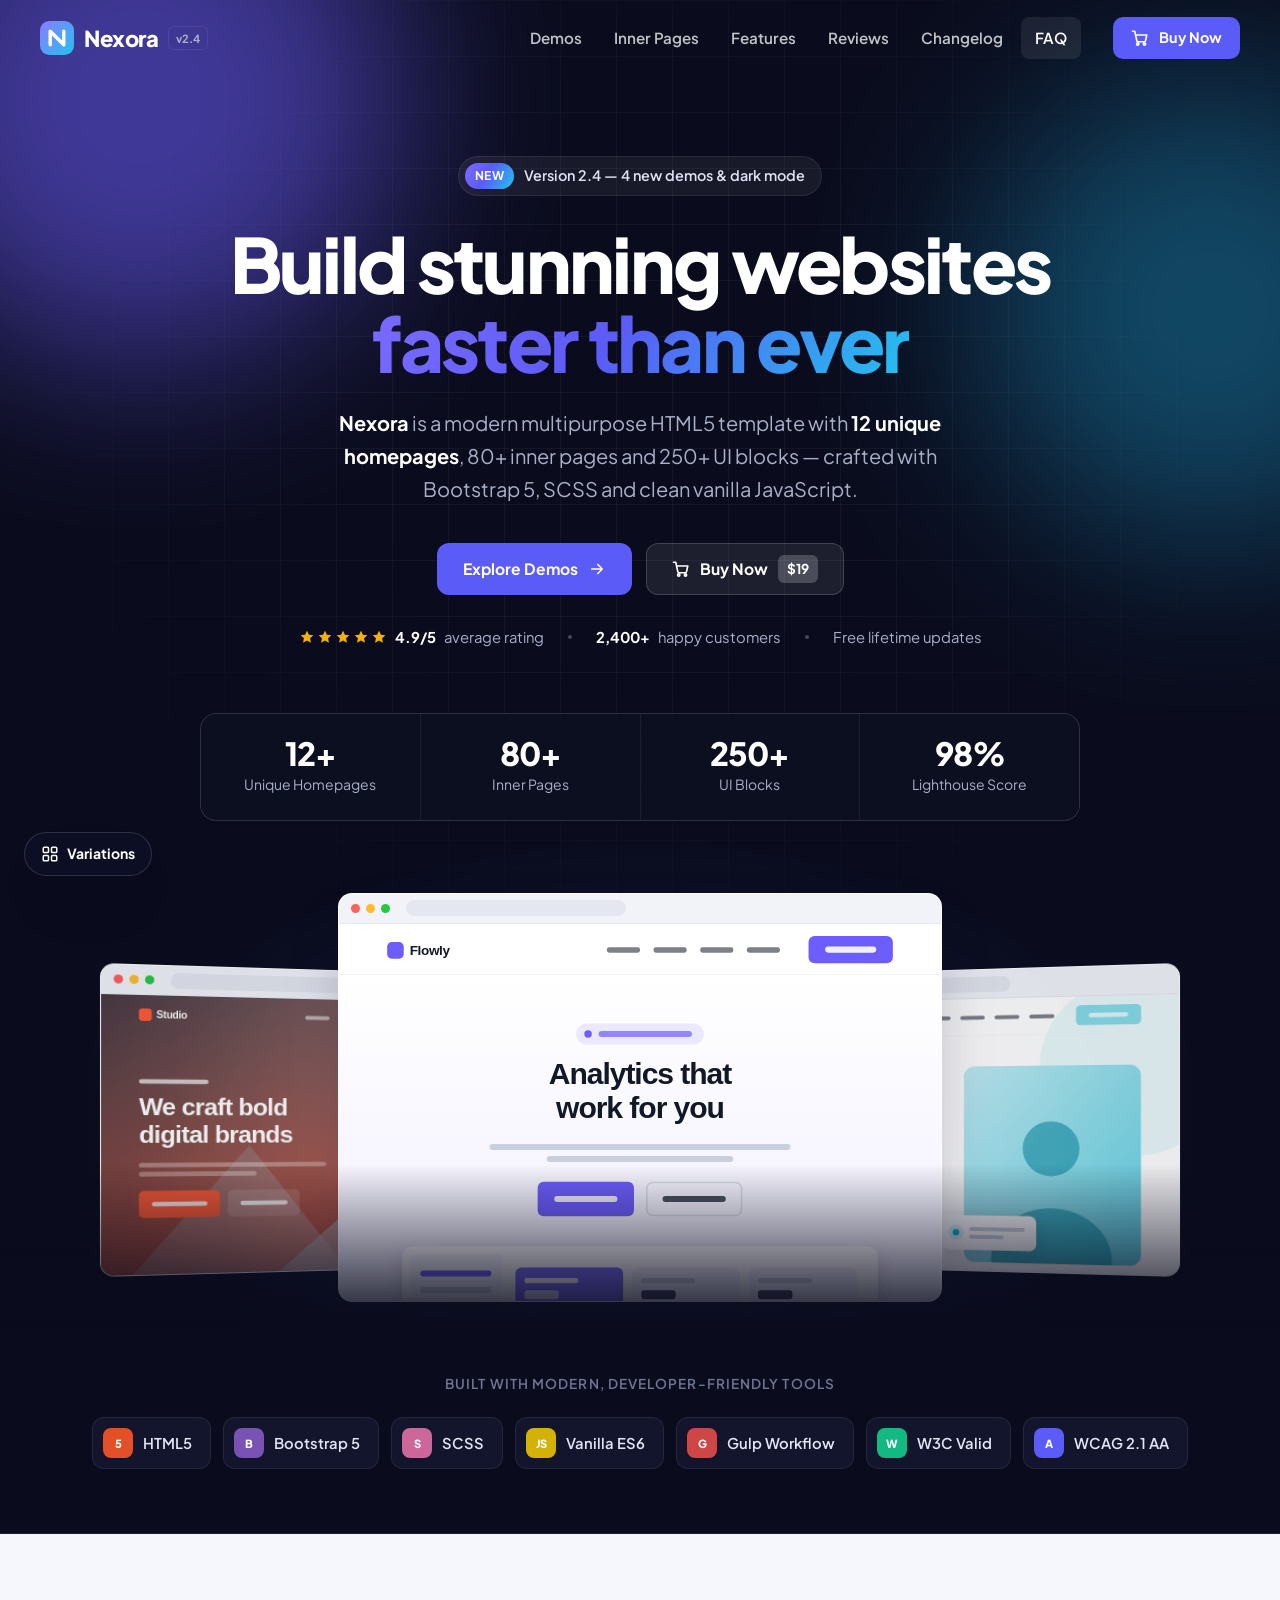
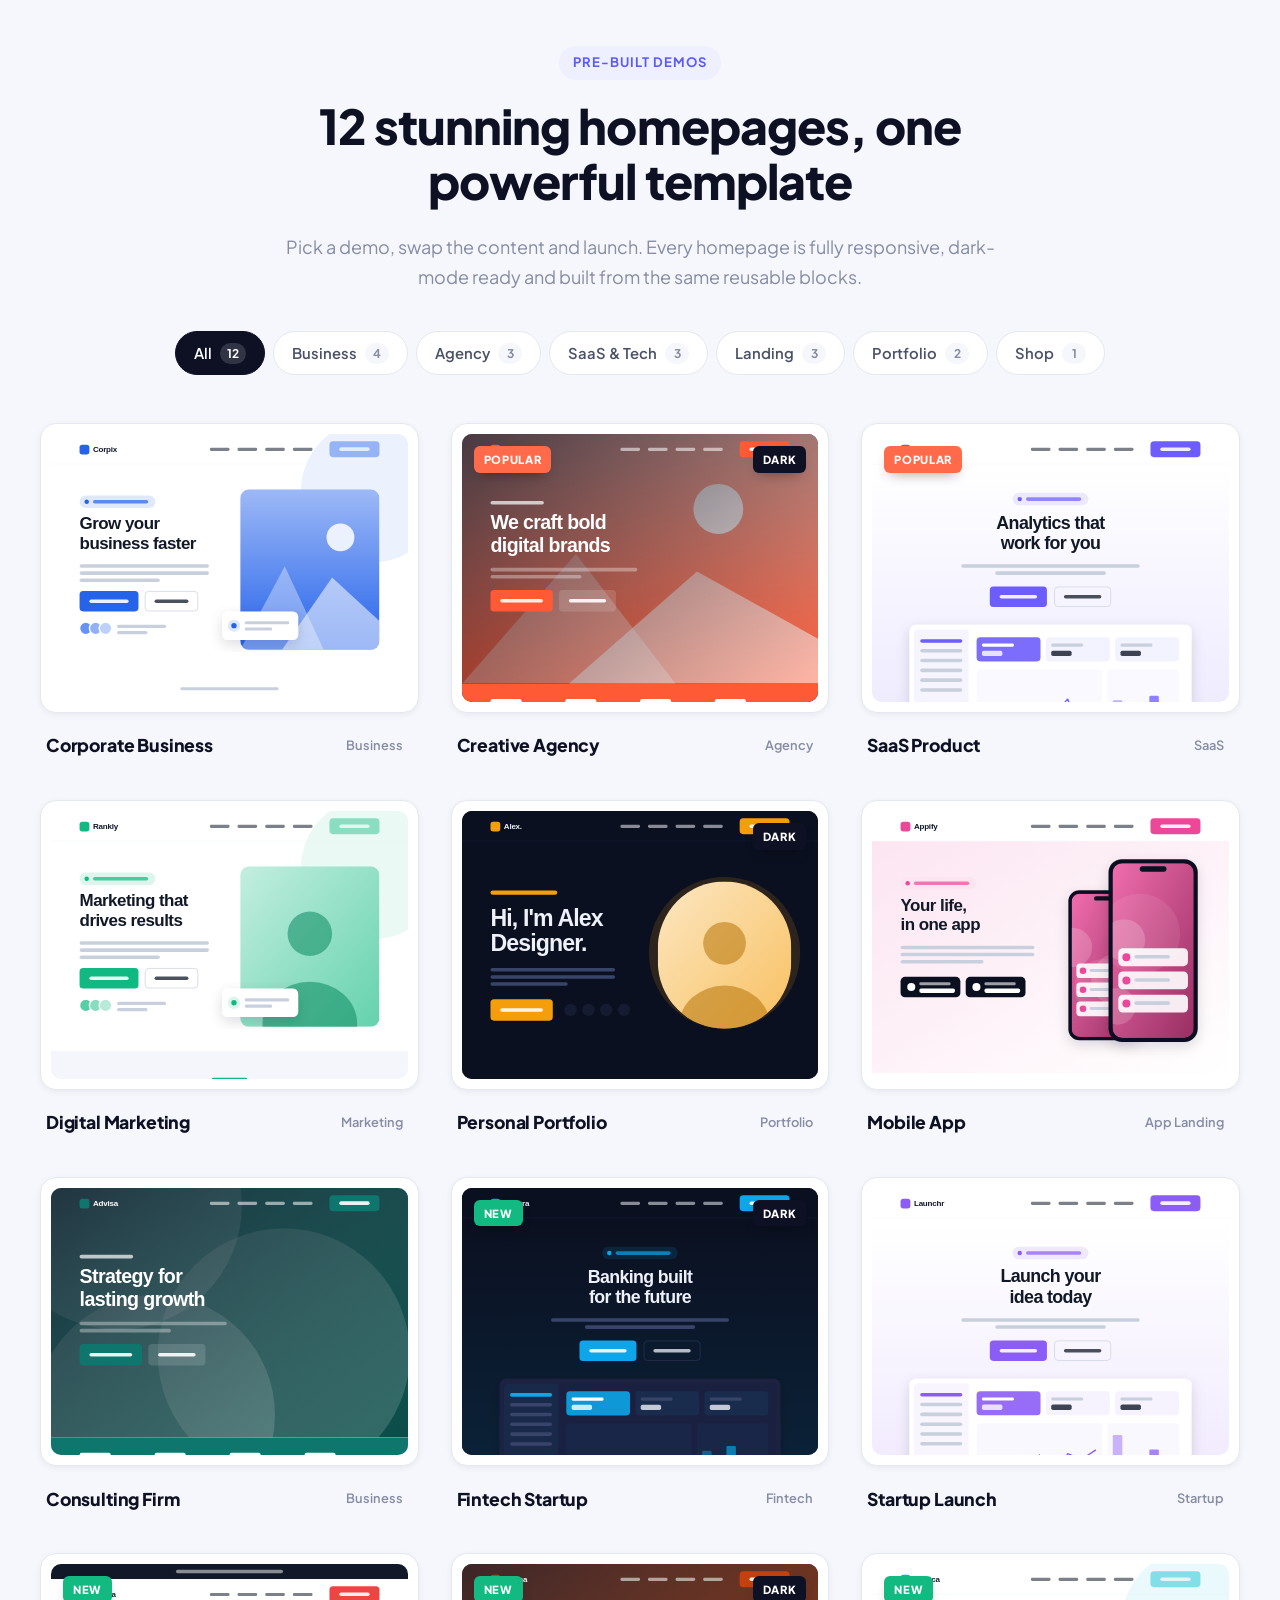
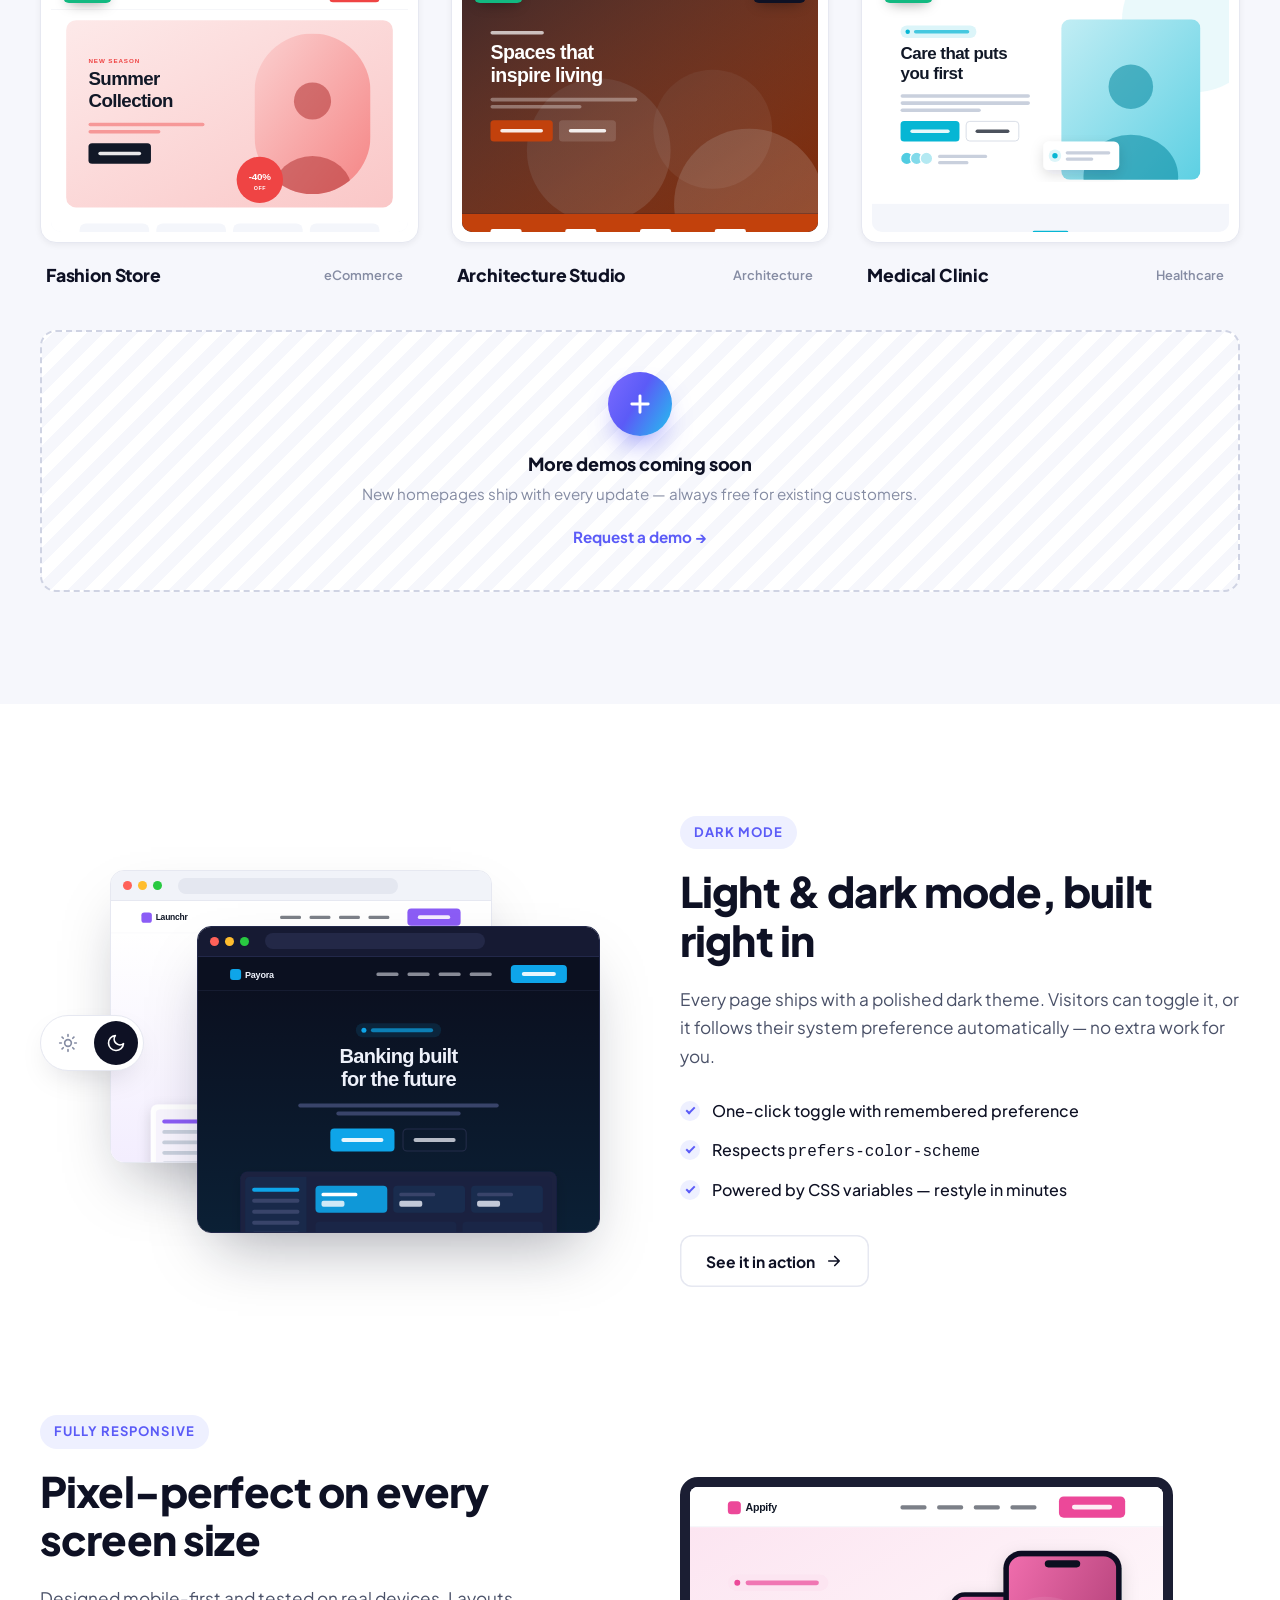
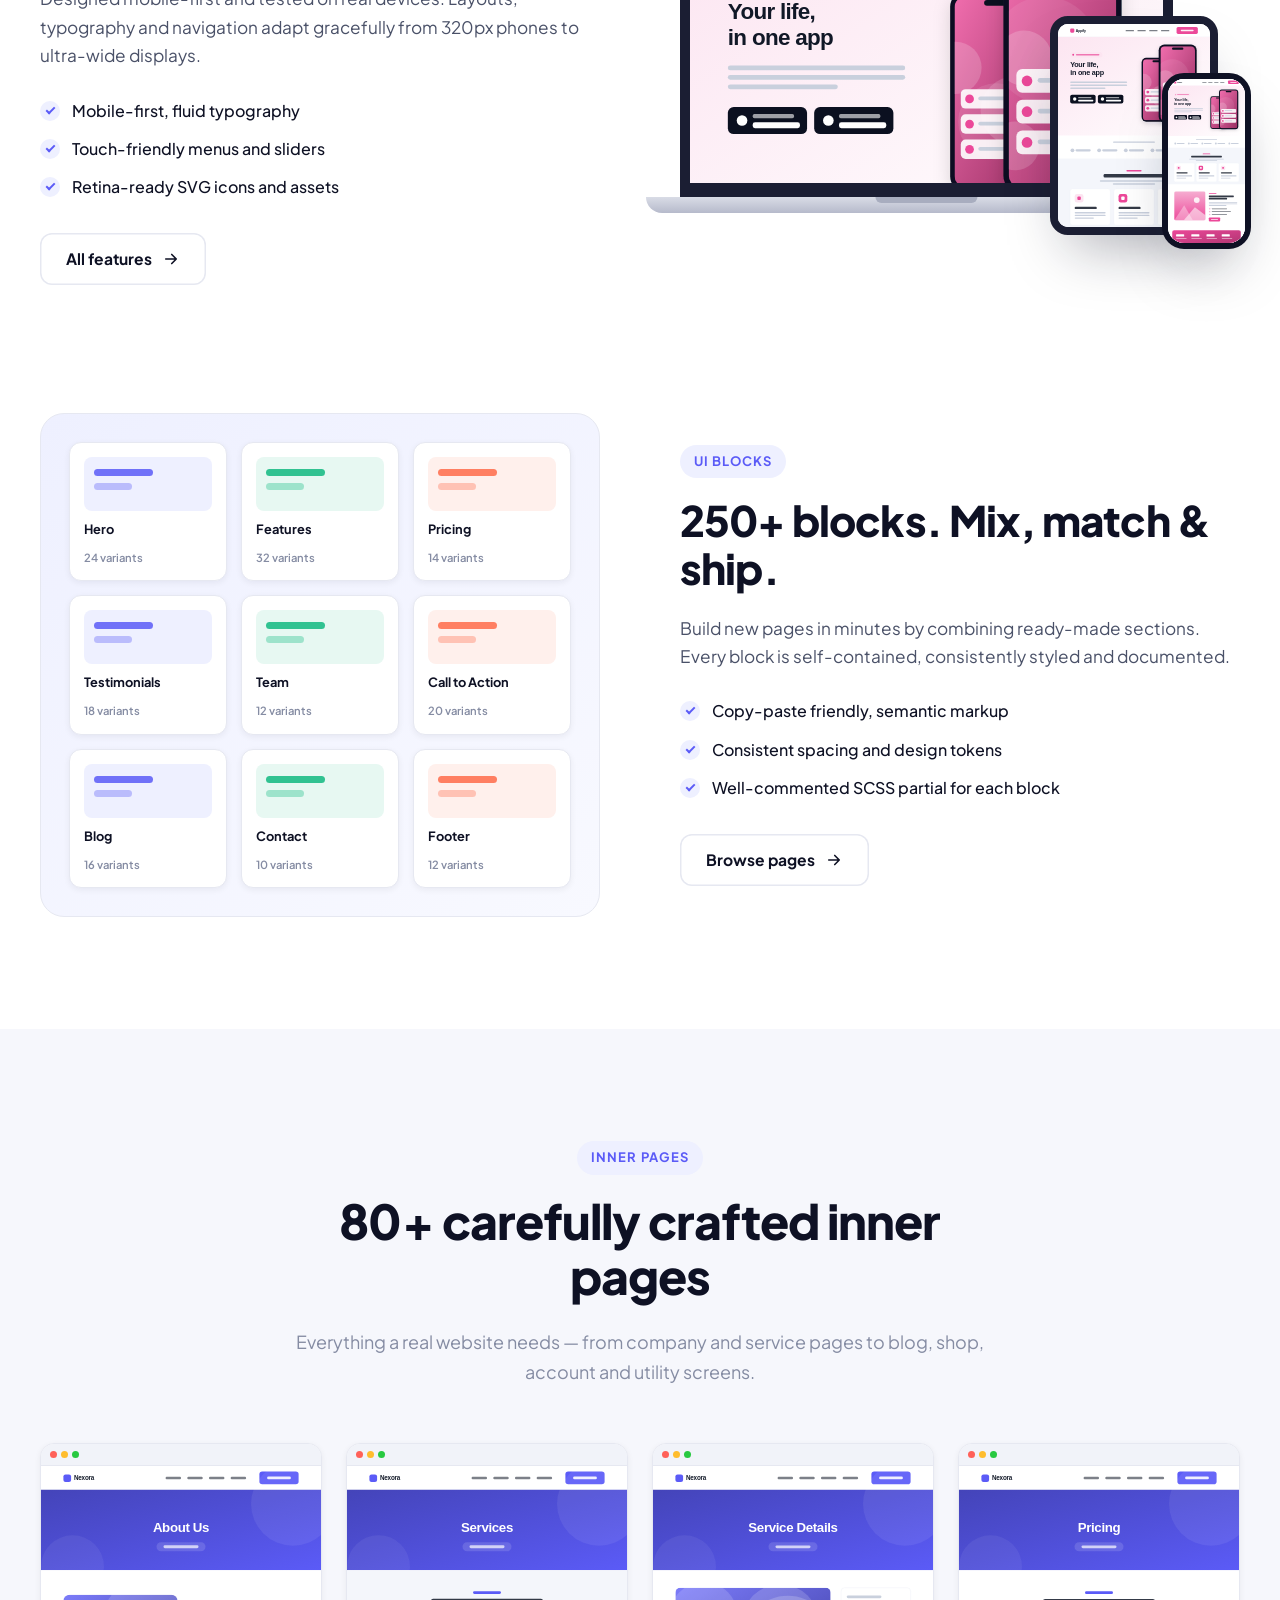
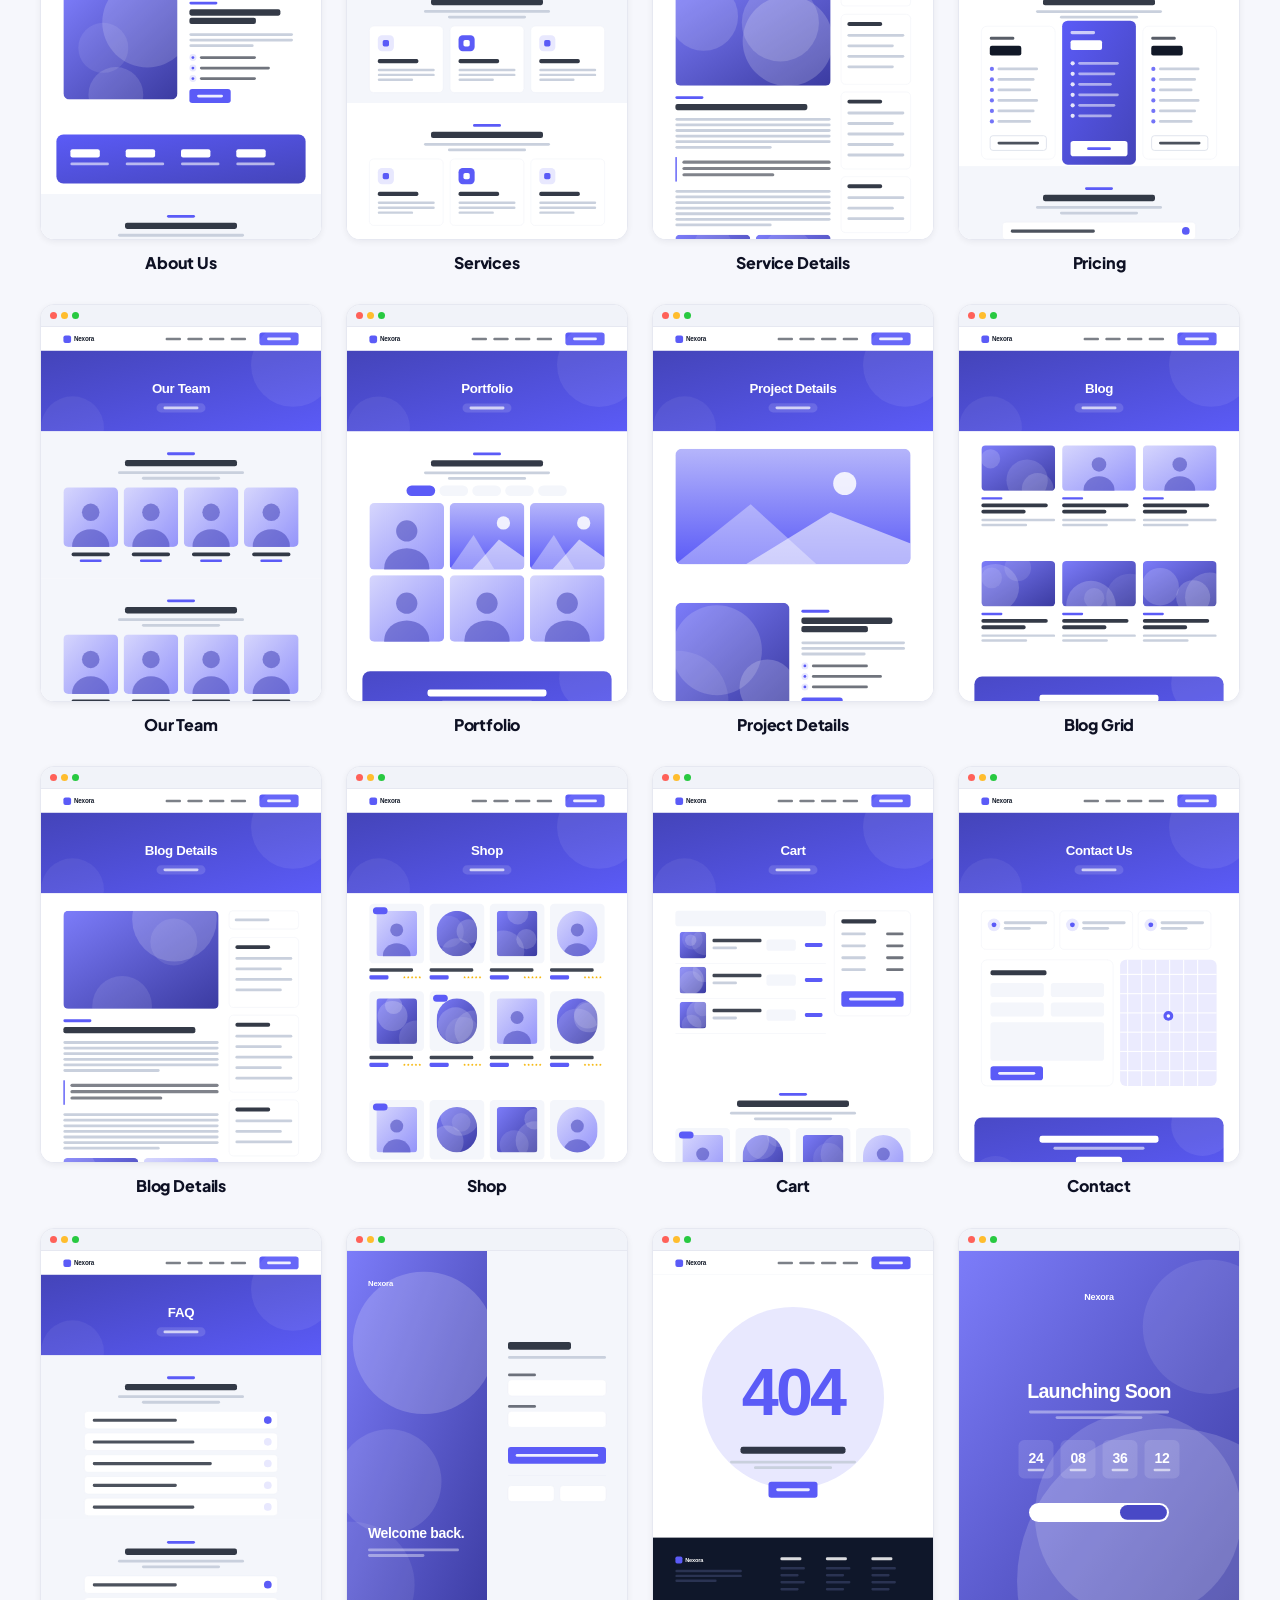
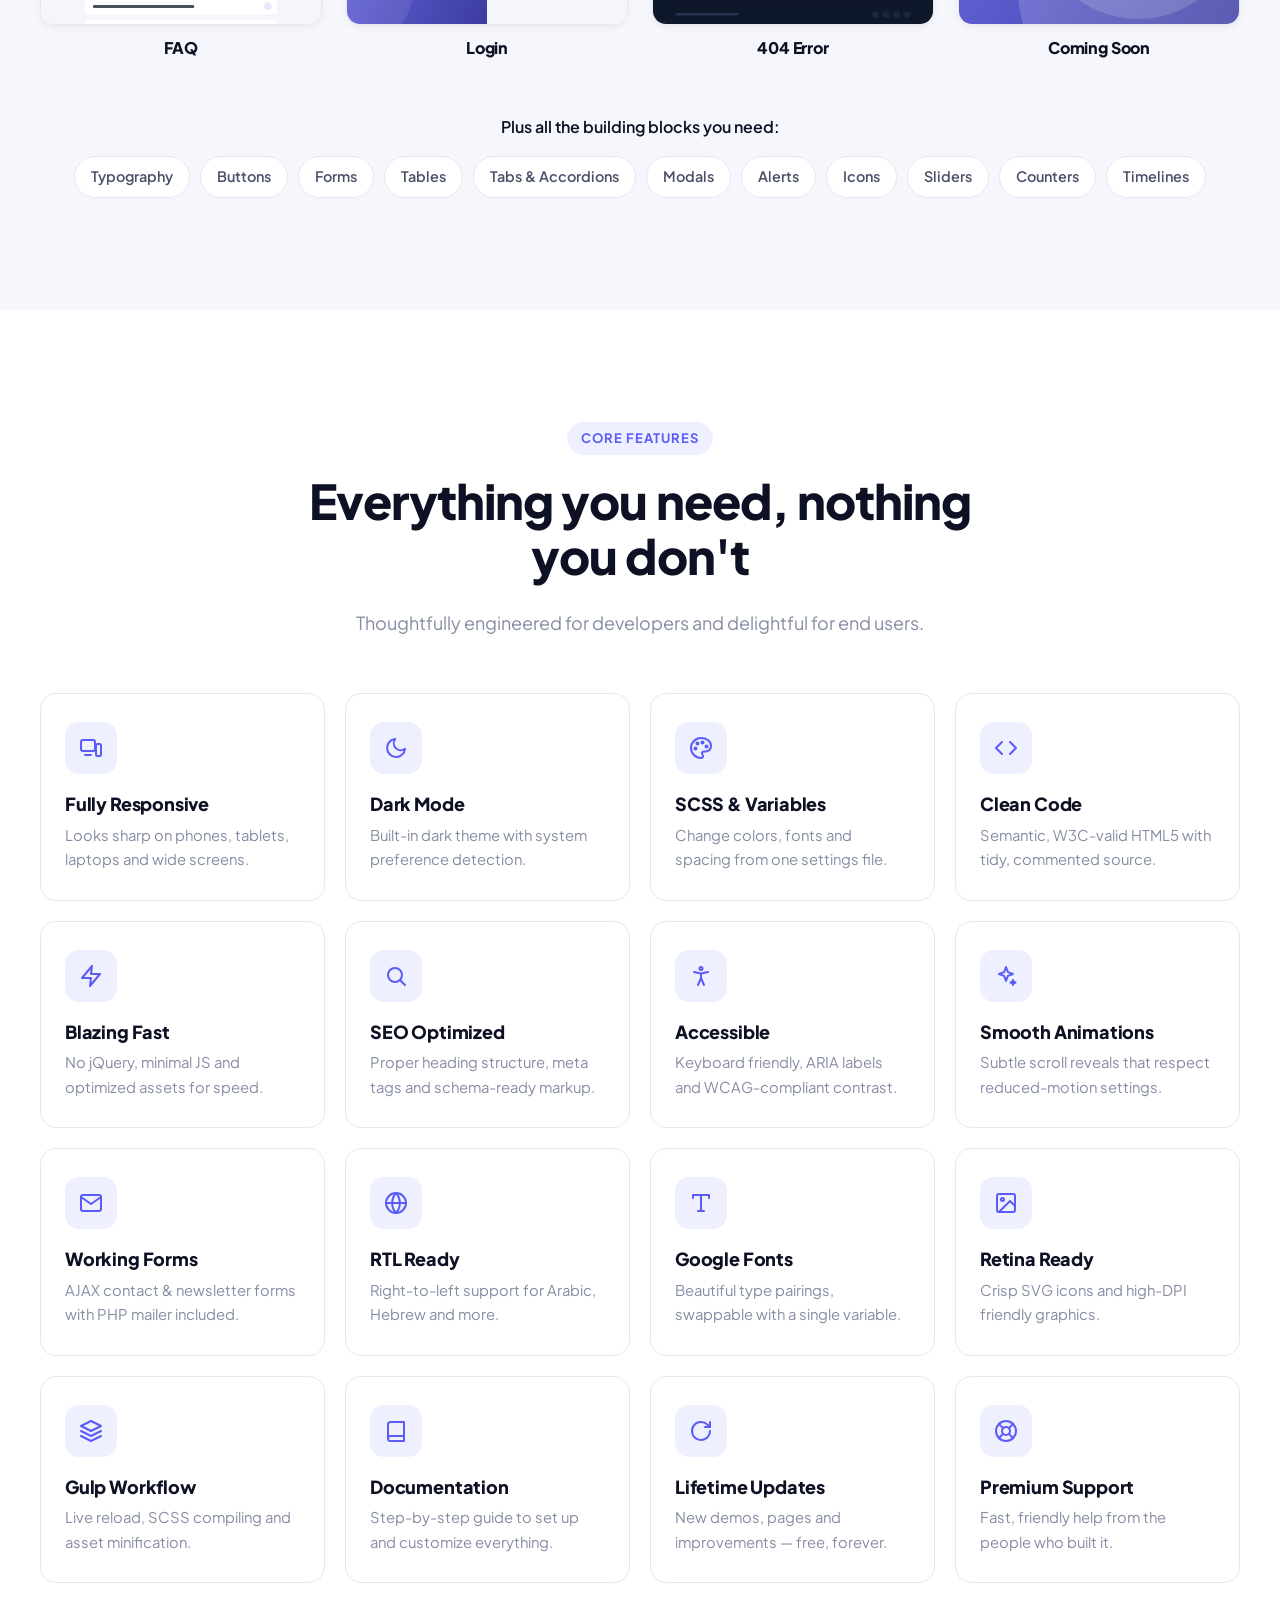
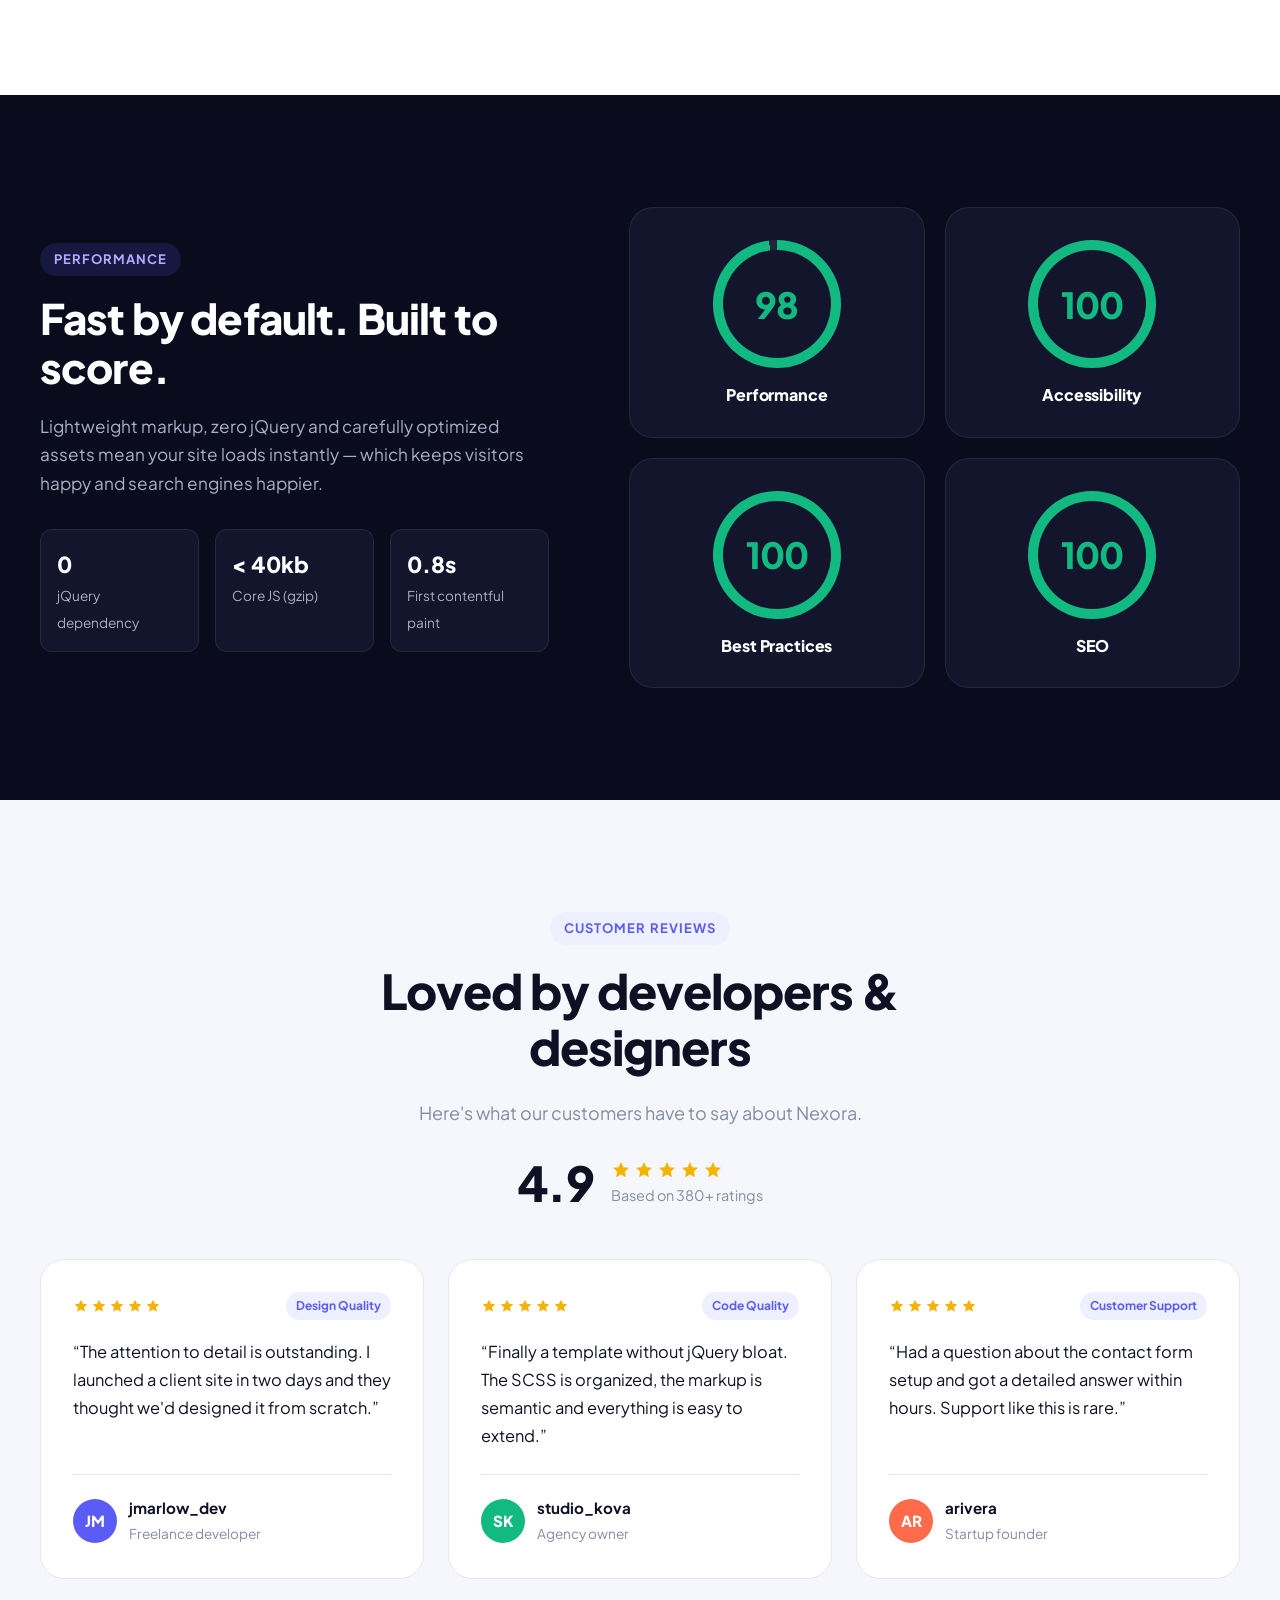
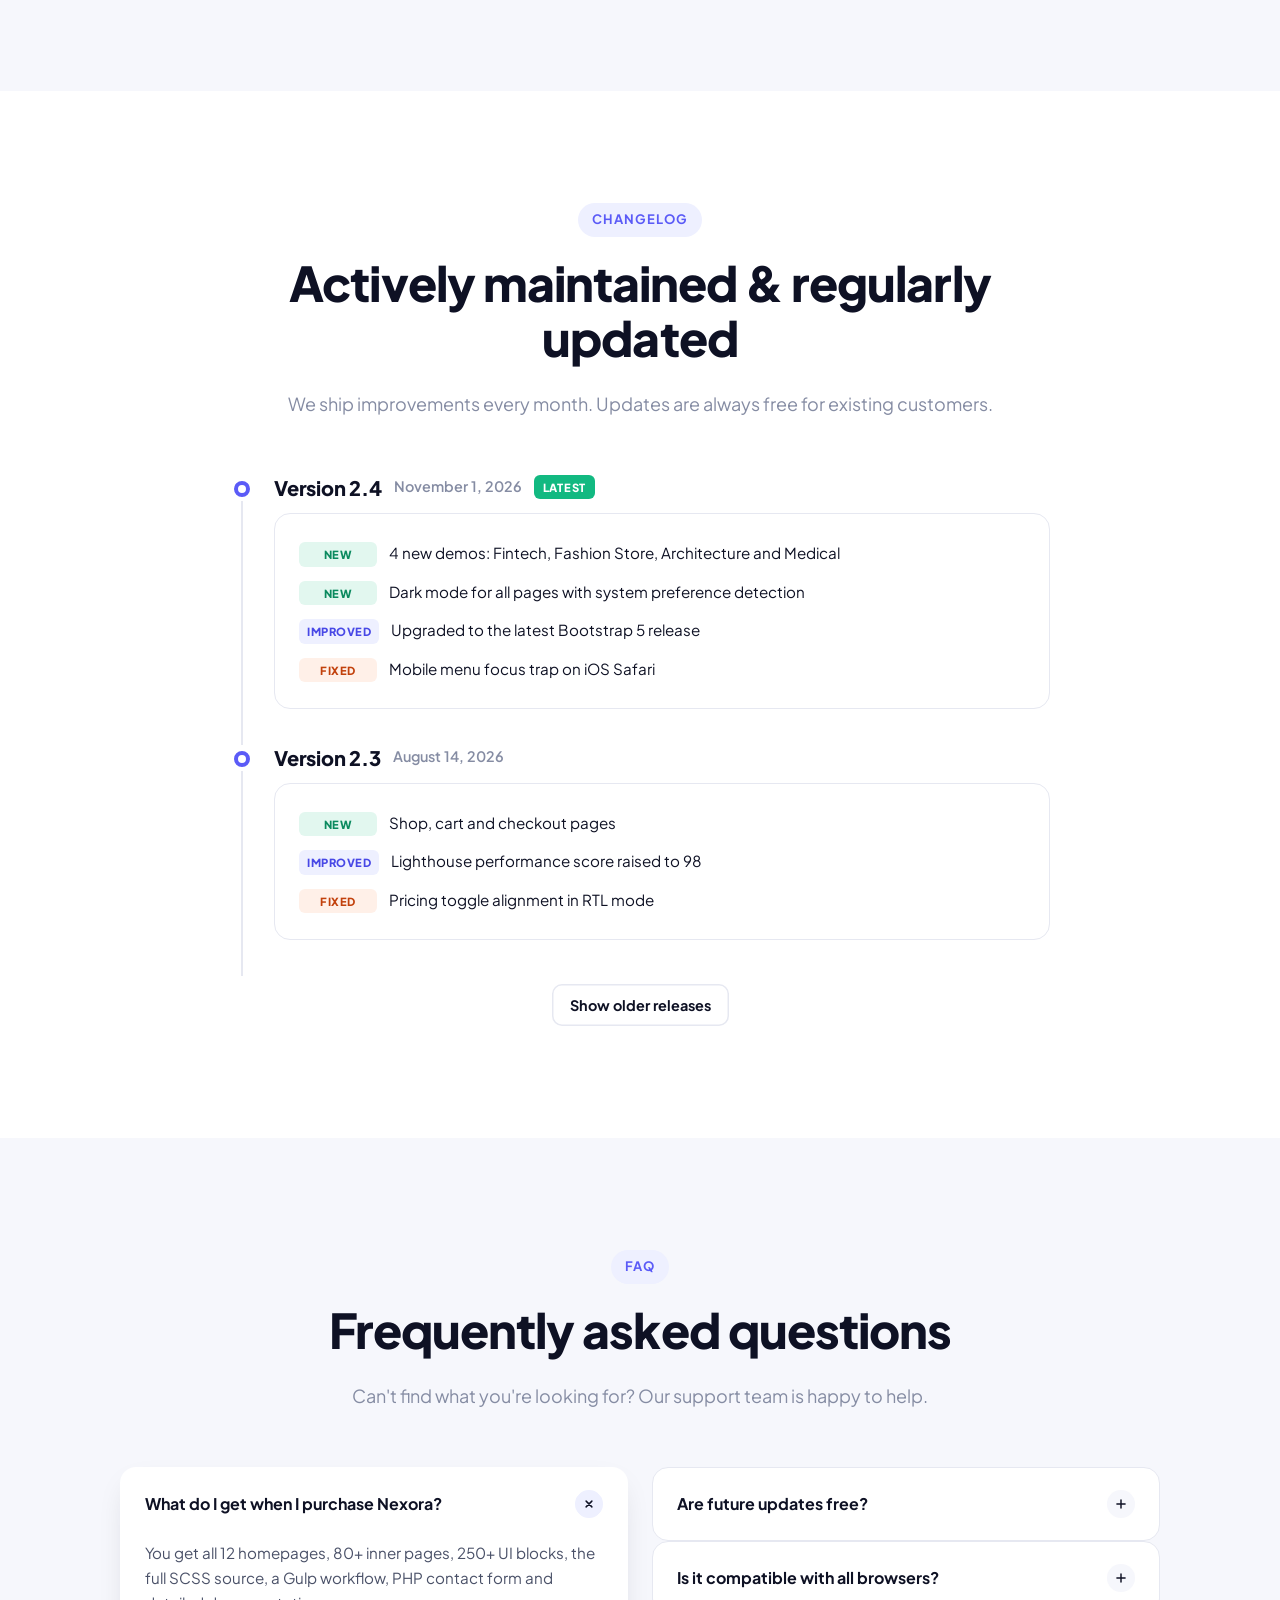
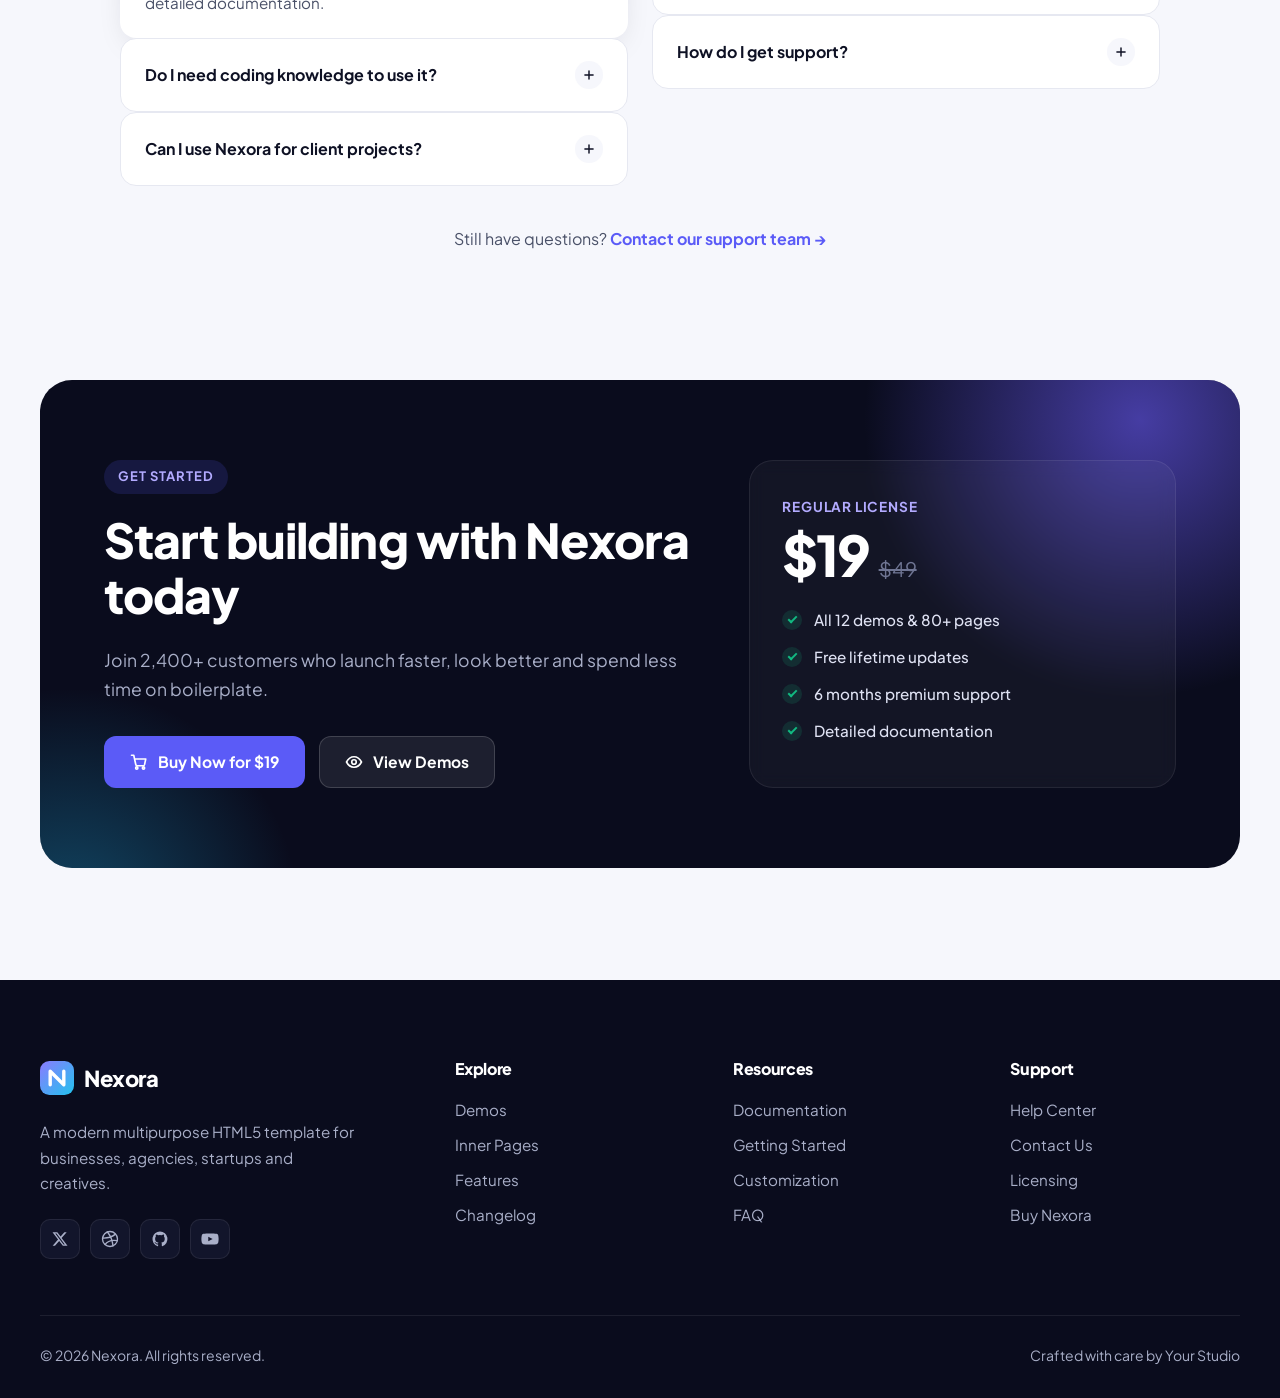
==== commit da4db82e: "Add admin, WordPress and CodeCanyon PHP script showcase variations Four new showcase pages built on " ====
--- a/index.html
+++ b/index.html
@@ -27,30 +27,60 @@
       <symbol id="i-arrow" viewBox="0 0 24 24" fill="none" stroke="currentColor" stroke-width="2.2" stroke-linecap="round" stroke-linejoin="round"><path d="M5 12h14M13 6l6 6-6 6"/></symbol>
       <symbol id="i-up" viewBox="0 0 24 24" fill="none" stroke="currentColor" stroke-width="2.4" stroke-linecap="round" stroke-linejoin="round"><path d="M12 19V5M6 11l6-6 6 6"/></symbol>
       <symbol id="i-star" viewBox="0 0 24 24" fill="currentColor"><path d="M12 2.5l2.9 6.1 6.6.8-4.9 4.6 1.3 6.6L12 17.3l-5.9 3.3 1.3-6.6L2.5 9.4l6.6-.8z"/></symbol>
-      <symbol id="i-plus" viewBox="0 0 24 24" fill="none" stroke="currentColor" stroke-width="2.5" stroke-linecap="round"><path d="M12 5v14M5 12h14"/></symbol>
+      <symbol id="i-plus" viewBox="0 0 24 24" fill="none" stroke="currentColor" stroke-width="2.5" stroke-linecap="round" stroke-linejoin="round"><path d="M12 5v14M5 12h14"/></symbol>
       <symbol id="i-cart" viewBox="0 0 24 24" fill="none" stroke="currentColor" stroke-width="2.2" stroke-linecap="round" stroke-linejoin="round"><circle cx="9" cy="20" r="1.5"/><circle cx="18" cy="20" r="1.5"/><path d="M2 3h3l2.7 12.4a2 2 0 0 0 2 1.6h7.7a2 2 0 0 0 2-1.5L21 8H6"/></symbol>
       <symbol id="i-eye" viewBox="0 0 24 24" fill="none" stroke="currentColor" stroke-width="2.2" stroke-linecap="round" stroke-linejoin="round"><path d="M2 12s3.6-7 10-7 10 7 10 7-3.6 7-10 7S2 12 2 12z"/><circle cx="12" cy="12" r="3"/></symbol>
-      <symbol id="i-sun" viewBox="0 0 24 24" fill="none" stroke="currentColor" stroke-width="2" stroke-linecap="round"><circle cx="12" cy="12" r="4"/><path d="M12 2v2M12 20v2M4.9 4.9l1.4 1.4M17.7 17.7l1.4 1.4M2 12h2M20 12h2M4.9 19.1l1.4-1.4M17.7 6.3l1.4-1.4"/></symbol>
+      <symbol id="i-sun" viewBox="0 0 24 24" fill="none" stroke="currentColor" stroke-width="2" stroke-linecap="round" stroke-linejoin="round"><circle cx="12" cy="12" r="4"/><path d="M12 2v2M12 20v2M4.9 4.9l1.4 1.4M17.7 17.7l1.4 1.4M2 12h2M20 12h2M4.9 19.1l1.4-1.4M17.7 6.3l1.4-1.4"/></symbol>
       <symbol id="i-moon" viewBox="0 0 24 24" fill="none" stroke="currentColor" stroke-width="2" stroke-linecap="round" stroke-linejoin="round"><path d="M21 12.8A9 9 0 1 1 11.2 3a7 7 0 0 0 9.8 9.8z"/></symbol>
-
+      <symbol id="i-copy" viewBox="0 0 24 24" fill="none" stroke="currentColor" stroke-width="2" stroke-linecap="round" stroke-linejoin="round"><rect x="9" y="9" width="12" height="12" rx="2"/><path d="M5 15V5a2 2 0 0 1 2-2h8"/></symbol>
+      <symbol id="i-check" viewBox="0 0 24 24" fill="none" stroke="currentColor" stroke-width="3" stroke-linecap="round" stroke-linejoin="round"><path d="M5 12l5 5L20 7"/></symbol>
+      <symbol id="i-dash" viewBox="0 0 24 24" fill="none" stroke="currentColor" stroke-width="3" stroke-linecap="round" stroke-linejoin="round"><path d="M6 12h12"/></symbol>
+      <symbol id="i-grid" viewBox="0 0 24 24" fill="none" stroke="currentColor" stroke-width="2" stroke-linecap="round" stroke-linejoin="round"><rect x="3" y="3" width="7" height="7" rx="1.5"/><rect x="14" y="3" width="7" height="7" rx="1.5"/><rect x="3" y="14" width="7" height="7" rx="1.5"/><rect x="14" y="14" width="7" height="7" rx="1.5"/></symbol>
+      <symbol id="i-monitor" viewBox="0 0 24 24" fill="none" stroke="currentColor" stroke-width="2" stroke-linecap="round" stroke-linejoin="round"><rect x="2" y="3" width="20" height="14" rx="2"/><path d="M8 21h8M12 17v4"/></symbol>
       <symbol id="f-responsive" viewBox="0 0 24 24" fill="none" stroke="currentColor" stroke-width="2" stroke-linecap="round" stroke-linejoin="round"><rect x="2" y="4" width="14" height="11" rx="2"/><rect x="17" y="8" width="5" height="12" rx="1.5"/><path d="M6 19h6"/></symbol>
       <symbol id="f-code" viewBox="0 0 24 24" fill="none" stroke="currentColor" stroke-width="2" stroke-linecap="round" stroke-linejoin="round"><path d="M16 18l6-6-6-6M8 6l-6 6 6 6"/></symbol>
       <symbol id="f-layers" viewBox="0 0 24 24" fill="none" stroke="currentColor" stroke-width="2" stroke-linecap="round" stroke-linejoin="round"><path d="M12 2 2 7l10 5 10-5-10-5z"/><path d="m2 17 10 5 10-5M2 12l10 5 10-5"/></symbol>
       <symbol id="f-zap" viewBox="0 0 24 24" fill="none" stroke="currentColor" stroke-width="2" stroke-linecap="round" stroke-linejoin="round"><path d="M13 2 3 14h9l-1 8 10-12h-9l1-8z"/></symbol>
-      <symbol id="f-search" viewBox="0 0 24 24" fill="none" stroke="currentColor" stroke-width="2" stroke-linecap="round"><circle cx="11" cy="11" r="7"/><path d="m21 21-4.3-4.3"/></symbol>
+      <symbol id="f-search" viewBox="0 0 24 24" fill="none" stroke="currentColor" stroke-width="2" stroke-linecap="round" stroke-linejoin="round"><circle cx="11" cy="11" r="7"/><path d="m21 21-4.3-4.3"/></symbol>
       <symbol id="f-type" viewBox="0 0 24 24" fill="none" stroke="currentColor" stroke-width="2" stroke-linecap="round" stroke-linejoin="round"><path d="M4 7V4h16v3M9 20h6M12 4v16"/></symbol>
       <symbol id="f-mail" viewBox="0 0 24 24" fill="none" stroke="currentColor" stroke-width="2" stroke-linecap="round" stroke-linejoin="round"><rect x="2" y="4" width="20" height="16" rx="2"/><path d="m22 6-10 7L2 6"/></symbol>
-      <symbol id="f-globe" viewBox="0 0 24 24" fill="none" stroke="currentColor" stroke-width="2" stroke-linecap="round"><circle cx="12" cy="12" r="10"/><path d="M2 12h20M12 2a15 15 0 0 1 0 20M12 2a15 15 0 0 0 0 20"/></symbol>
+      <symbol id="f-globe" viewBox="0 0 24 24" fill="none" stroke="currentColor" stroke-width="2" stroke-linecap="round" stroke-linejoin="round"><circle cx="12" cy="12" r="10"/><path d="M2 12h20M12 2a15 15 0 0 1 0 20M12 2a15 15 0 0 0 0 20"/></symbol>
       <symbol id="f-book" viewBox="0 0 24 24" fill="none" stroke="currentColor" stroke-width="2" stroke-linecap="round" stroke-linejoin="round"><path d="M4 19.5A2.5 2.5 0 0 1 6.5 17H20V3H6.5A2.5 2.5 0 0 0 4 5.5v14z"/><path d="M4 19.5A2.5 2.5 0 0 0 6.5 22H20v-5"/></symbol>
       <symbol id="f-refresh" viewBox="0 0 24 24" fill="none" stroke="currentColor" stroke-width="2" stroke-linecap="round" stroke-linejoin="round"><path d="M21 12a9 9 0 1 1-2.6-6.4L21 8"/><path d="M21 3v5h-5"/></symbol>
-      <symbol id="f-support" viewBox="0 0 24 24" fill="none" stroke="currentColor" stroke-width="2" stroke-linecap="round"><circle cx="12" cy="12" r="10"/><circle cx="12" cy="12" r="4"/><path d="m4.9 4.9 4.3 4.3M14.8 14.8l4.3 4.3M14.8 9.2l4.3-4.3M4.9 19.1l4.3-4.3"/></symbol>
+      <symbol id="f-support" viewBox="0 0 24 24" fill="none" stroke="currentColor" stroke-width="2" stroke-linecap="round" stroke-linejoin="round"><circle cx="12" cy="12" r="10"/><circle cx="12" cy="12" r="4"/><path d="m4.9 4.9 4.3 4.3M14.8 14.8l4.3 4.3M14.8 9.2l4.3-4.3M4.9 19.1l4.3-4.3"/></symbol>
       <symbol id="f-a11y" viewBox="0 0 24 24" fill="none" stroke="currentColor" stroke-width="2" stroke-linecap="round" stroke-linejoin="round"><circle cx="12" cy="4.5" r="1.5"/><path d="M5 8l7 1.5L19 8M12 9.5V14m0 0-3 7m3-7 3 7"/></symbol>
-      <symbol id="f-sparkle" viewBox="0 0 24 24" fill="none" stroke="currentColor" stroke-width="2" stroke-linejoin="round"><path d="M12 3l1.9 5.1L19 10l-5.1 1.9L12 17l-1.9-5.1L5 10l5.1-1.9z"/><path d="M19 16l.7 1.8 1.8.7-1.8.7L19 21l-.7-1.8-1.8-.7 1.8-.7z"/></symbol>
+      <symbol id="f-sparkle" viewBox="0 0 24 24" fill="none" stroke="currentColor" stroke-width="2" stroke-linecap="round" stroke-linejoin="round"><path d="M12 3l1.9 5.1L19 10l-5.1 1.9L12 17l-1.9-5.1L5 10l5.1-1.9z"/><path d="M19 16l.7 1.8 1.8.7-1.8.7L19 21l-.7-1.8-1.8-.7 1.8-.7z"/></symbol>
       <symbol id="f-palette" viewBox="0 0 24 24" fill="none" stroke="currentColor" stroke-width="2" stroke-linecap="round" stroke-linejoin="round"><circle cx="13.5" cy="6.5" r="1"/><circle cx="17.5" cy="10.5" r="1"/><circle cx="8.5" cy="7.5" r="1"/><circle cx="6.5" cy="12.5" r="1"/><path d="M12 2a10 10 0 0 0 0 20c1.1 0 2-.9 2-2 0-.5-.2-1-.5-1.3-.3-.4-.5-.8-.5-1.3 0-1.1.9-2 2-2h2.3A5.7 5.7 0 0 0 22 9.8C22 5.5 17.5 2 12 2z"/></symbol>
       <symbol id="f-image" viewBox="0 0 24 24" fill="none" stroke="currentColor" stroke-width="2" stroke-linecap="round" stroke-linejoin="round"><rect x="3" y="3" width="18" height="18" rx="2"/><circle cx="8.5" cy="8.5" r="1.5"/><path d="m21 15-5-5L5 21"/></symbol>
-
+      <symbol id="f-user" viewBox="0 0 24 24" fill="none" stroke="currentColor" stroke-width="2" stroke-linecap="round" stroke-linejoin="round"><circle cx="12" cy="8" r="4"/><path d="M4 21a8 8 0 0 1 16 0"/></symbol>
+      <symbol id="f-users" viewBox="0 0 24 24" fill="none" stroke="currentColor" stroke-width="2" stroke-linecap="round" stroke-linejoin="round"><circle cx="9" cy="8" r="3.5"/><path d="M2.5 20a6.5 6.5 0 0 1 13 0"/><path d="M16 4.5a3.5 3.5 0 0 1 0 7M18 14a6 6 0 0 1 3.5 6"/></symbol>
+      <symbol id="f-shield" viewBox="0 0 24 24" fill="none" stroke="currentColor" stroke-width="2" stroke-linecap="round" stroke-linejoin="round"><path d="M12 2 4 5v6c0 5 3.4 9.4 8 11 4.6-1.6 8-6 8-11V5l-8-3z"/><path d="m9 12 2 2 4-4"/></symbol>
+      <symbol id="f-card" viewBox="0 0 24 24" fill="none" stroke="currentColor" stroke-width="2" stroke-linecap="round" stroke-linejoin="round"><rect x="2" y="5" width="20" height="14" rx="2"/><path d="M2 10h20M6 15h4"/></symbol>
+      <symbol id="f-chart" viewBox="0 0 24 24" fill="none" stroke="currentColor" stroke-width="2" stroke-linecap="round" stroke-linejoin="round"><path d="M3 3v18h18"/><path d="M7 15l4-4 3 3 5-6"/></symbol>
+      <symbol id="f-box" viewBox="0 0 24 24" fill="none" stroke="currentColor" stroke-width="2" stroke-linecap="round" stroke-linejoin="round"><path d="M21 8 12 3 3 8v8l9 5 9-5V8z"/><path d="m3 8 9 5 9-5M12 13v8"/></symbol>
+      <symbol id="f-barcode" viewBox="0 0 24 24" fill="none" stroke="currentColor" stroke-width="2" stroke-linecap="round" stroke-linejoin="round"><path d="M3 5v14M6 5v14M10 5v14M13 5v14M17 5v14M21 5v14"/></symbol>
+      <symbol id="f-printer" viewBox="0 0 24 24" fill="none" stroke="currentColor" stroke-width="2" stroke-linecap="round" stroke-linejoin="round"><path d="M6 9V3h12v6"/><rect x="3" y="9" width="18" height="8" rx="2"/><path d="M6 14h12v7H6z"/></symbol>
+      <symbol id="f-bell" viewBox="0 0 24 24" fill="none" stroke="currentColor" stroke-width="2" stroke-linecap="round" stroke-linejoin="round"><path d="M18 8a6 6 0 0 0-12 0c0 7-3 9-3 9h18s-3-2-3-9"/><path d="M13.7 21a2 2 0 0 1-3.4 0"/></symbol>
+      <symbol id="f-wallet" viewBox="0 0 24 24" fill="none" stroke="currentColor" stroke-width="2" stroke-linecap="round" stroke-linejoin="round"><path d="M20 7H5a2 2 0 0 1 0-4h13v4"/><path d="M3 5v14a2 2 0 0 0 2 2h15V7"/><circle cx="16" cy="14" r="1.5"/></symbol>
+      <symbol id="f-key" viewBox="0 0 24 24" fill="none" stroke="currentColor" stroke-width="2" stroke-linecap="round" stroke-linejoin="round"><circle cx="7.5" cy="15.5" r="4.5"/><path d="m10.7 12.3 9.3-9.3M16 7l3 3M14 9l2 2"/></symbol>
+      <symbol id="f-cpu" viewBox="0 0 24 24" fill="none" stroke="currentColor" stroke-width="2" stroke-linecap="round" stroke-linejoin="round"><rect x="5" y="5" width="14" height="14" rx="2"/><rect x="9" y="9" width="6" height="6"/><path d="M9 2v3M15 2v3M9 19v3M15 19v3M2 9h3M2 15h3M19 9h3M19 15h3"/></symbol>
+      <symbol id="f-chat" viewBox="0 0 24 24" fill="none" stroke="currentColor" stroke-width="2" stroke-linecap="round" stroke-linejoin="round"><path d="M21 12a8 8 0 0 1-11.6 7.1L3 21l1.9-6.4A8 8 0 1 1 21 12z"/></symbol>
+      <symbol id="f-store" viewBox="0 0 24 24" fill="none" stroke="currentColor" stroke-width="2" stroke-linecap="round" stroke-linejoin="round"><path d="M3 9l1.5-5h15L21 9"/><path d="M3 9a3 3 0 0 0 6 0 3 3 0 0 0 6 0 3 3 0 0 0 6 0"/><path d="M5 12v9h14v-9M10 21v-5h4v5"/></symbol>
+      <symbol id="f-plug" viewBox="0 0 24 24" fill="none" stroke="currentColor" stroke-width="2" stroke-linecap="round" stroke-linejoin="round"><path d="M9 2v6M15 2v6"/><path d="M6 8h12v4a6 6 0 0 1-12 0V8z"/><path d="M12 18v4"/></symbol>
+      <symbol id="f-move" viewBox="0 0 24 24" fill="none" stroke="currentColor" stroke-width="2" stroke-linecap="round" stroke-linejoin="round"><path d="M12 2v20M2 12h20"/><path d="m9 5 3-3 3 3M9 19l3 3 3-3M5 9l-3 3 3 3M19 9l3 3-3 3"/></symbol>
+      <symbol id="f-download" viewBox="0 0 24 24" fill="none" stroke="currentColor" stroke-width="2" stroke-linecap="round" stroke-linejoin="round"><path d="M12 3v12M7 10l5 5 5-5"/><path d="M4 21h16"/></symbol>
+      <symbol id="f-sliders" viewBox="0 0 24 24" fill="none" stroke="currentColor" stroke-width="2" stroke-linecap="round" stroke-linejoin="round"><path d="M4 6h10M18 6h2M4 12h4M12 12h8M4 18h12"/><circle cx="16" cy="6" r="2"/><circle cx="10" cy="12" r="2"/><circle cx="18" cy="18" r="2"/></symbol>
+      <symbol id="f-layout" viewBox="0 0 24 24" fill="none" stroke="currentColor" stroke-width="2" stroke-linecap="round" stroke-linejoin="round"><rect x="3" y="3" width="18" height="18" rx="2"/><path d="M3 9h18M9 21V9"/></symbol>
+      <symbol id="f-truck" viewBox="0 0 24 24" fill="none" stroke="currentColor" stroke-width="2" stroke-linecap="round" stroke-linejoin="round"><path d="M1 4h14v11H1z"/><path d="M15 8h4l3 3v4h-7"/><circle cx="5.5" cy="18" r="2"/><circle cx="18.5" cy="18" r="2"/></symbol>
+      <symbol id="f-calendar" viewBox="0 0 24 24" fill="none" stroke="currentColor" stroke-width="2" stroke-linecap="round" stroke-linejoin="round"><rect x="3" y="4" width="18" height="18" rx="2"/><path d="M16 2v4M8 2v4M3 10h18"/></symbol>
+      <symbol id="f-database" viewBox="0 0 24 24" fill="none" stroke="currentColor" stroke-width="2" stroke-linecap="round" stroke-linejoin="round"><ellipse cx="12" cy="5" rx="8" ry="3"/><path d="M4 5v14c0 1.7 3.6 3 8 3s8-1.3 8-3V5"/><path d="M4 12c0 1.7 3.6 3 8 3s8-1.3 8-3"/></symbol>
+      <symbol id="f-receipt" viewBox="0 0 24 24" fill="none" stroke="currentColor" stroke-width="2" stroke-linecap="round" stroke-linejoin="round"><path d="M5 2h14v20l-3-2-2 2-2-2-2 2-2-2-3 2z"/><path d="M9 7h6M9 11h6M9 15h4"/></symbol>
+      <symbol id="f-lock" viewBox="0 0 24 24" fill="none" stroke="currentColor" stroke-width="2" stroke-linecap="round" stroke-linejoin="round"><rect x="4" y="11" width="16" height="10" rx="2"/><path d="M8 11V7a4 4 0 0 1 8 0v4"/></symbol>
+      <symbol id="f-scan" viewBox="0 0 24 24" fill="none" stroke="currentColor" stroke-width="2" stroke-linecap="round" stroke-linejoin="round"><path d="M3 7V3h4M17 3h4v4M21 17v4h-4M7 21H3v-4"/><path d="M7 12h10"/></symbol>
+      <symbol id="f-swap" viewBox="0 0 24 24" fill="none" stroke="currentColor" stroke-width="2" stroke-linecap="round" stroke-linejoin="round"><path d="M7 4 3 8l4 4M3 8h14M17 20l4-4-4-4M21 16H7"/></symbol>
+      <symbol id="f-tag" viewBox="0 0 24 24" fill="none" stroke="currentColor" stroke-width="2" stroke-linecap="round" stroke-linejoin="round"><path d="M20.6 13.4 13.4 20.6a2 2 0 0 1-2.8 0L3 13V3h10l7.6 7.6a2 2 0 0 1 0 2.8z"/><circle cx="7.5" cy="7.5" r="1.5"/></symbol>
       <symbol id="s-x" viewBox="0 0 24 24" fill="currentColor"><path d="M17.8 3h3.1l-6.8 7.7L22 21h-6.2l-4.9-6.4L5.3 21H2.2l7.2-8.3L2 3h6.4l4.4 5.8L17.8 3zm-1.1 16.2h1.7L7.4 4.7H5.6l11.1 14.5z"/></symbol>
-      <symbol id="s-dribbble" viewBox="0 0 24 24" fill="none" stroke="currentColor" stroke-width="1.8"><circle cx="12" cy="12" r="10"/><path d="M8.6 2.6C13 8 15.2 13.8 16 21.1M2.1 10.7c5.3.3 11.5-.9 16.9-4.9M5.3 19.4c3.3-4.6 8.7-6.6 16.5-5.2"/></symbol>
+      <symbol id="s-dribbble" viewBox="0 0 24 24" fill="none" stroke="currentColor" stroke-width="1.8" stroke-linecap="round" stroke-linejoin="round"><circle cx="12" cy="12" r="10"/><path d="M8.6 2.6C13 8 15.2 13.8 16 21.1M2.1 10.7c5.3.3 11.5-.9 16.9-4.9M5.3 19.4c3.3-4.6 8.7-6.6 16.5-5.2"/></symbol>
       <symbol id="s-github" viewBox="0 0 24 24" fill="currentColor"><path d="M12 2a10 10 0 0 0-3.2 19.5c.5.1.7-.2.7-.5v-1.7c-2.8.6-3.4-1.2-3.4-1.2-.4-1.2-1.1-1.5-1.1-1.5-.9-.6.1-.6.1-.6 1 .1 1.5 1 1.5 1 .9 1.5 2.4 1.1 2.9.8.1-.6.4-1.1.6-1.3-2.2-.3-4.6-1.1-4.6-5a3.9 3.9 0 0 1 1-2.7c-.1-.3-.4-1.3.1-2.7 0 0 .8-.3 2.8 1a9.7 9.7 0 0 1 5 0c1.9-1.3 2.8-1 2.8-1 .5 1.4.2 2.4.1 2.7a3.9 3.9 0 0 1 1 2.7c0 3.9-2.3 4.7-4.6 5 .4.3.7.9.7 1.9V21c0 .3.2.6.7.5A10 10 0 0 0 12 2z"/></symbol>
       <symbol id="s-youtube" viewBox="0 0 24 24" fill="currentColor"><path d="M23 7.2a3 3 0 0 0-2.1-2.1C19 4.6 12 4.6 12 4.6s-7 0-8.9.5A3 3 0 0 0 1 7.2 31 31 0 0 0 .5 12a31 31 0 0 0 .5 4.8 3 3 0 0 0 2.1 2.1c1.9.5 8.9.5 8.9.5s7 0 8.9-.5a3 3 0 0 0 2.1-2.1 31 31 0 0 0 .5-4.8 31 31 0 0 0-.5-4.8zM9.7 15.1V8.9l5.8 3.1-5.8 3.1z"/></symbol>
     </defs>
@@ -769,6 +799,19 @@
 
   <button class="to-top" type="button" aria-label="Back to top"><svg aria-hidden="true"><use href="#i-up"/></svg></button>
 
+  <!-- Variation switcher: preview helper — remove this block before going live -->
+  <div class="switcher">
+    <div class="switcher__menu" id="switcher-menu">
+      <p>Showcase variations</p>
+      <a href="index.html" aria-current="page"><i style="--c:#5b5bf7"></i><span>HTML Template<small>ThemeForest · Site template</small></span></a>
+      <a href="admin-dashboard.html"><i style="--c:#0284c7"></i><span>Admin Dashboard<small>ThemeForest · Admin template</small></span></a>
+      <a href="wordpress-theme.html"><i style="--c:#e11d48"></i><span>WordPress Theme<small>ThemeForest · WordPress</small></span></a>
+      <a href="php-ai-saas.html"><i style="--c:#7c3aed"></i><span>AI SaaS Script<small>CodeCanyon · PHP / Laravel</small></span></a>
+      <a href="php-pos-inventory.html"><i style="--c:#059669"></i><span>POS & Inventory Script<small>CodeCanyon · PHP / Laravel</small></span></a>
+    </div>
+    <button class="switcher__toggle" type="button" aria-expanded="false" aria-controls="switcher-menu"><svg aria-hidden="true"><use href="#i-grid"/></svg> Variations</button>
+  </div>
+
   <script src="assets/js/main.js" defer></script>
 </body>
 </html>
--- a/assets/css/style.css
+++ b/assets/css/style.css
@@ -13,6 +13,11 @@
   --primary: #5b5bf7;
   --primary-600: #4848e6;
   --primary-50: #eef0ff;
+  --primary-rgb: 91 91 247;
+  --primary-light: #b3abff; /* accent text on dark backgrounds */
+  --glow-1: #6d5dfc;
+  --glow-2: #1fb5e9;
+  --glow-3: #5b5bf7;
   --accent: #ff6b4a;
   --success: #12b981;
   --star: #f5b301;
@@ -98,7 +103,7 @@
   padding: 6px 14px; border-radius: 999px; margin-bottom: 18px;
 }
 .section--dark .eyebrow,
-.cta__box .eyebrow { background: rgba(124, 107, 255, 0.15); color: #b3abff; }
+.cta__box .eyebrow { background: rgb(var(--primary-rgb) / 0.16); color: var(--primary-light); }
 
 .text-grad { background: var(--grad); -webkit-background-clip: text; background-clip: text; color: transparent; }
 
@@ -110,7 +115,7 @@
   font-weight: 700; font-size: 0.975rem; white-space: nowrap;
   transition: transform 0.25s var(--ease), box-shadow 0.25s var(--ease), background 0.25s;
 }
-.btn:hover { transform: translateY(-2px); box-shadow: 0 14px 30px -12px rgba(91, 91, 247, 0.7); }
+.btn:hover { transform: translateY(-2px); box-shadow: 0 14px 30px -12px rgb(var(--primary-rgb) / 0.7); }
 .btn svg { width: 18px; height: 18px; transition: transform 0.25s var(--ease); }
 .btn:hover svg { transform: translateX(3px); }
 .btn--sm { height: 42px; padding: 0 18px; font-size: 0.9rem; border-radius: 10px; }
@@ -123,10 +128,8 @@
 .btn .price { padding: 3px 9px; border-radius: 6px; background: rgba(255, 255, 255, 0.2); font-size: 0.85rem; }
 
 .check-list li { position: relative; padding-left: 32px; margin-bottom: 12px; color: var(--ink); font-weight: 500; }
-.check-list li::before {
-  content: ""; position: absolute; left: 0; top: 3px; width: 20px; height: 20px; border-radius: 50%;
-  background: var(--primary-50) url("data:image/svg+xml,%3Csvg xmlns='http://www.w3.org/2000/svg' viewBox='0 0 24 24' fill='none' stroke='%235b5bf7' stroke-width='3' stroke-linecap='round' stroke-linejoin='round'%3E%3Cpath d='M5 12l5 5L20 7'/%3E%3C/svg%3E") center / 12px no-repeat;
-}
+.check-list li::before { content: ""; position: absolute; left: 0; top: 3px; width: 20px; height: 20px; border-radius: 50%; background: var(--primary-50); }
+.check-list li::after { content: ""; position: absolute; left: 7.5px; top: 7px; width: 5px; height: 9px; border: solid var(--primary); border-width: 0 2.4px 2.4px 0; transform: rotate(45deg); }
 
 /* Browser frame (reused across hero, demos, pages) */
 .browser { background: #fff; border-radius: 14px; overflow: hidden; box-shadow: var(--shadow); border: 1px solid var(--border); }
@@ -201,9 +204,9 @@
           mask-image: radial-gradient(ellipse 70% 60% at 50% 30%, #000 30%, transparent 75%);
 }
 .hero__glow { position: absolute; z-index: -1; border-radius: 50%; filter: blur(90px); opacity: 0.55; pointer-events: none; }
-.hero__glow--1 { width: 520px; height: 520px; background: #6d5dfc; top: -160px; left: -120px; }
-.hero__glow--2 { width: 460px; height: 460px; background: #1fb5e9; top: 80px; right: -160px; opacity: 0.35; }
-.hero__glow--3 { width: 700px; height: 300px; background: #5b5bf7; bottom: 60px; left: 50%; transform: translateX(-50%); opacity: 0.35; }
+.hero__glow--1 { width: 520px; height: 520px; background: var(--glow-1); top: -160px; left: -120px; }
+.hero__glow--2 { width: 460px; height: 460px; background: var(--glow-2); top: 80px; right: -160px; opacity: 0.35; }
+.hero__glow--3 { width: 700px; height: 300px; background: var(--glow-3); bottom: 60px; left: 50%; transform: translateX(-50%); opacity: 0.35; }
 
 .hero__content { text-align: center; max-width: 880px; margin: 0 auto; }
 .hero__badge {
@@ -290,7 +293,7 @@
   display: grid; place-items: center; text-align: center; padding: 40px 32px;
   background: repeating-linear-gradient(-45deg, var(--bg-soft) 0 12px, #fff 12px 24px); border: 2px dashed #cfd3e3; box-shadow: none;
 }
-.demo-card--soon .plus { display: grid; place-items: center; width: 64px; height: 64px; margin: 0 auto 18px; border-radius: 50%; background: var(--grad); color: #fff; box-shadow: 0 16px 30px -12px rgba(91, 91, 247, 0.8); }
+.demo-card--soon .plus { display: grid; place-items: center; width: 64px; height: 64px; margin: 0 auto 18px; border-radius: 50%; background: var(--grad); color: #fff; box-shadow: 0 16px 30px -12px rgb(var(--primary-rgb) / 0.8); }
 .demo-card--soon .plus svg { width: 28px; height: 28px; }
 .demo-card--soon h3 { margin-bottom: 6px; }
 .demo-card--soon p { margin: 0 0 18px; color: var(--muted); font-size: 0.95rem; }
@@ -433,7 +436,7 @@
 .release li { display: flex; gap: 12px; align-items: baseline; padding: 6px 0; font-size: 0.95rem; color: var(--ink); }
 .tag { flex: none; min-width: 78px; text-align: center; font-size: 0.7rem; font-weight: 800; letter-spacing: 0.05em; text-transform: uppercase; padding: 3px 8px; border-radius: 6px; }
 .tag--new { color: #0b8a5f; background: #e2f7ef; }
-.tag--improved { color: #4848e6; background: var(--primary-50); }
+.tag--improved { color: var(--primary-600); background: var(--primary-50); }
 .tag--fixed { color: #c2410c; background: #fff0e8; }
 .changelog details > summary { display: flex; list-style: none; cursor: pointer; width: max-content; margin: 8px auto 0; }
 .changelog details > summary::-webkit-details-marker { display: none; }
@@ -461,18 +464,19 @@
   position: relative; overflow: hidden; isolation: isolate; border-radius: 32px; padding: 80px 64px;
   background: var(--dark); color: var(--dark-text); display: grid; grid-template-columns: 1.4fr 1fr; gap: 48px; align-items: center;
 }
-.cta__box::before { content: ""; position: absolute; z-index: -1; width: 600px; height: 600px; right: -200px; top: -260px; border-radius: 50%; background: radial-gradient(circle, rgba(109, 93, 252, 0.6), transparent 65%); }
-.cta__box::after { content: ""; position: absolute; z-index: -1; width: 500px; height: 500px; left: -220px; bottom: -300px; border-radius: 50%; background: radial-gradient(circle, rgba(31, 181, 233, 0.35), transparent 65%); }
+.cta__box::before { content: ""; position: absolute; z-index: -1; width: 600px; height: 600px; right: -200px; top: -260px; border-radius: 50%; background: radial-gradient(circle, color-mix(in srgb, var(--glow-1) 60%, transparent), transparent 65%); }
+.cta__box::after { content: ""; position: absolute; z-index: -1; width: 500px; height: 500px; left: -220px; bottom: -300px; border-radius: 50%; background: radial-gradient(circle, color-mix(in srgb, var(--glow-2) 35%, transparent), transparent 65%); }
 .cta__box h2 { color: #fff; font-size: clamp(2rem, 4vw, 3rem); }
 .cta__box p { font-size: 1.1rem; margin-bottom: 32px; }
 .cta__actions { display: flex; flex-wrap: wrap; gap: 14px; }
 .price-card { padding: 32px; border-radius: var(--radius-lg); background: rgba(255, 255, 255, 0.04); border: 1px solid var(--dark-border); backdrop-filter: blur(8px); }
-.price-card__label { font-size: 0.85rem; font-weight: 700; letter-spacing: 0.06em; text-transform: uppercase; color: #b3abff; }
+.price-card__label { font-size: 0.85rem; font-weight: 700; letter-spacing: 0.06em; text-transform: uppercase; color: var(--primary-light); }
 .price-card__amount { display: flex; align-items: baseline; gap: 10px; margin: 6px 0 22px; }
 .price-card__amount strong { color: #fff; font-size: 3.5rem; font-weight: 800; letter-spacing: -0.04em; line-height: 1; }
 .price-card__amount s { color: #6f7593; font-size: 1.25rem; }
 .price-card .check-list li { color: #dfe2f3; font-size: 0.95rem; }
-.price-card .check-list li::before { background-color: rgba(18, 185, 129, 0.15); background-image: url("data:image/svg+xml,%3Csvg xmlns='http://www.w3.org/2000/svg' viewBox='0 0 24 24' fill='none' stroke='%2312b981' stroke-width='3' stroke-linecap='round' stroke-linejoin='round'%3E%3Cpath d='M5 12l5 5L20 7'/%3E%3C/svg%3E"); }
+.price-card .check-list li::before { background: rgba(18, 185, 129, 0.15); }
+.price-card .check-list li::after { border-color: var(--success); }
 .price-card .check-list { margin: 0; }
 
 .footer { background: var(--dark); color: var(--dark-text); padding: 80px 0 32px; font-size: 0.95rem; }
@@ -490,7 +494,7 @@
 
 .to-top {
   position: fixed; right: 24px; bottom: 24px; z-index: 90; width: 48px; height: 48px; border: 0; border-radius: 14px;
-  display: grid; place-items: center; background: var(--primary); color: #fff; box-shadow: 0 14px 30px -10px rgba(91, 91, 247, 0.8);
+  display: grid; place-items: center; background: var(--primary); color: #fff; box-shadow: 0 14px 30px -10px rgb(var(--primary-rgb) / 0.8);
   opacity: 0; visibility: hidden; transform: translateY(16px); transition: all 0.3s var(--ease);
 }
 .to-top.is-visible { opacity: 1; visibility: visible; transform: none; }
@@ -549,6 +553,8 @@
   .section-head { margin-bottom: 40px; }
   .hero { padding-top: calc(var(--header-h) + 48px); }
   .hero__stats { grid-template-columns: repeat(2, 1fr); margin-top: 48px; }
+  .hero__trust { flex-direction: column; gap: 6px; }
+  .hero__trust .dot-sep { display: none; }
   .hero__showcase { height: auto; margin-top: 48px; padding-bottom: 40px; }
   .hero__showcase .browser { position: relative; width: 100%; left: 0; }
   .hero__showcase .browser--left, .hero__showcase .browser--right { display: none; }
@@ -587,3 +593,185 @@
   .feature__icon { grid-row: span 2; width: 48px; height: 48px; margin: 0; }
   .feature h3 { margin: 2px 0 2px; }
 }
+
+/* ==========================================================================
+   16. Variations — themes & product-specific components
+   --------------------------------------------------------------------------
+   Add one of these classes to <body> to re-brand the whole page.
+   ========================================================================== */
+.theme-admin { --primary: #0284c7; --primary-600: #0369a1; --primary-50: #e4f3fb; --primary-rgb: 2 132 199; --primary-light: #7dd3fc;
+  --grad: linear-gradient(120deg, #38bdf8 0%, #0284c7 45%, #6366f1 100%); --glow-1: #0284c7; --glow-2: #6366f1; --glow-3: #0ea5e9; }
+.theme-wp { --primary: #e11d48; --primary-600: #be123c; --primary-50: #ffe8ed; --primary-rgb: 225 29 72; --primary-light: #fda4af;
+  --grad: linear-gradient(120deg, #fb7185 0%, #e11d48 45%, #f59e0b 100%); --glow-1: #e11d48; --glow-2: #f59e0b; --glow-3: #be123c; }
+.theme-ai { --primary: #7c3aed; --primary-600: #6d28d9; --primary-50: #f1eafe; --primary-rgb: 124 58 237; --primary-light: #c4b5fd;
+  --grad: linear-gradient(120deg, #a78bfa 0%, #7c3aed 45%, #ec4899 100%); --glow-1: #7c3aed; --glow-2: #ec4899; --glow-3: #8b5cf6; }
+.theme-pos { --primary: #059669; --primary-600: #047857; --primary-50: #e2f6ee; --primary-rgb: 5 150 105; --primary-light: #6ee7b7;
+  --grad: linear-gradient(120deg, #34d399 0%, #059669 45%, #0ea5e9 100%); --glow-1: #059669; --glow-2: #0ea5e9; --glow-3: #10b981; }
+
+/* Framework versions (admin) */
+.framework-grid { display: grid; grid-template-columns: repeat(6, 1fr); gap: 16px; }
+.framework { text-align: center; padding: 28px 16px 24px; border-radius: var(--radius); background: #fff; border: 1px solid var(--border); transition: transform 0.35s var(--ease), box-shadow 0.35s var(--ease); }
+.framework:hover { transform: translateY(-4px); box-shadow: var(--shadow); }
+.framework__logo { display: grid; place-items: center; width: 56px; height: 56px; margin: 0 auto 14px; border-radius: 16px; color: #fff; font-weight: 800; background: var(--c, var(--primary)); }
+.framework h3 { font-size: 1rem; margin-bottom: 2px; }
+.framework__meta { display: block; font-size: 0.8rem; color: var(--muted); }
+.status-ok { display: inline-block; margin-top: 12px; font-size: 0.7rem; font-weight: 800; letter-spacing: 0.05em; text-transform: uppercase; color: #0b8a5f; background: #e2f7ef; padding: 3px 9px; border-radius: 6px; }
+
+/* Live customizer (admin) */
+.customizer { display: grid; grid-template-columns: 340px 1fr; gap: 48px; align-items: center; }
+.customizer__panel { padding: 28px; border-radius: var(--radius-lg); background: #fff; border: 1px solid var(--border); box-shadow: var(--shadow); }
+.opt-group + .opt-group { margin-top: 26px; }
+.opt-group h3 { font-size: 0.75rem; letter-spacing: 0.08em; text-transform: uppercase; color: var(--muted); margin-bottom: 12px; }
+.opt-list { display: grid; grid-template-columns: 1fr 1fr; gap: 10px; }
+.opt-btn { display: flex; flex-direction: column; gap: 8px; padding: 10px; border-radius: 12px; border: 1.5px solid var(--border); background: #fff; color: var(--ink); font-weight: 700; font-size: 0.85rem; text-align: left; transition: border-color 0.2s, box-shadow 0.2s; }
+.opt-btn:hover { border-color: var(--primary); }
+.opt-btn.is-active { border-color: var(--primary); box-shadow: 0 0 0 3px rgb(var(--primary-rgb) / 0.15); }
+.mini { display: flex; height: 46px; border-radius: 6px; overflow: hidden; border: 1px solid var(--border); }
+.mini i { display: block; }
+.mini i:first-child { width: 28%; }
+.mini i:last-child { flex: 1; background: #f3f5fa; }
+.mini--light i:first-child { background: #fff; border-right: 1px solid var(--border); }
+.mini--dark i:first-child { background: #101528; }
+.mini--dark i:last-child { background: #1a2140; }
+.mini--semi i:first-child { background: #101528; }
+.mini--horizontal { flex-direction: column; }
+.mini--horizontal i:first-child { width: 100%; height: 30%; background: #fff; border-bottom: 1px solid var(--border); }
+.swatches { display: flex; flex-wrap: wrap; gap: 10px; }
+.swatch { width: 34px; height: 34px; border-radius: 50%; border: 3px solid #fff; background: var(--c); box-shadow: 0 0 0 1.5px var(--border); transition: box-shadow 0.2s, transform 0.2s; }
+.swatch:hover { transform: scale(1.08); }
+.swatch.is-active { box-shadow: 0 0 0 2px var(--ink); }
+.customizer__preview .browser { box-shadow: var(--shadow-lg); }
+.customizer__preview .shot { aspect-ratio: 16 / 10; }
+.customizer__preview img { transition: opacity 0.25s, filter 0.4s; }
+.customizer__preview img.is-swapping { opacity: 0.15; }
+.customizer__note { margin: 16px 0 0; font-size: 0.85rem; color: var(--muted); }
+
+/* Wide screen grid (apps & scripts) */
+.page-grid--wide { grid-template-columns: repeat(3, 1fr); gap: 32px 28px; }
+
+/* Numbered steps */
+.steps { display: grid; grid-template-columns: repeat(3, 1fr); gap: 24px; }
+.step { position: relative; padding: 32px 28px; border-radius: var(--radius-lg); background: #fff; border: 1px solid var(--border); }
+.step__num { display: grid; place-items: center; width: 48px; height: 48px; margin-bottom: 20px; border-radius: 14px; background: var(--grad); color: #fff; font-weight: 800; font-size: 1.125rem; box-shadow: 0 12px 24px -10px rgb(var(--primary-rgb) / 0.7); }
+.step h3 { margin-bottom: 8px; }
+.step p { margin: 0; font-size: 0.95rem; color: var(--muted); }
+.step:not(:last-child)::after { content: ""; position: absolute; top: 56px; right: -24px; width: 24px; height: 2px; background: repeating-linear-gradient(90deg, var(--primary) 0 6px, transparent 6px 10px); }
+
+/* Logo / integration chips on light backgrounds */
+.logo-cloud { display: flex; flex-wrap: wrap; justify-content: center; gap: 12px; }
+.logo-cloud li { display: inline-flex; align-items: center; gap: 10px; padding: 10px 20px 10px 10px; border-radius: 14px; background: #fff; border: 1px solid var(--border); box-shadow: var(--shadow-sm); color: var(--ink); font-weight: 700; font-size: 0.95rem; }
+.logo-cloud i { display: grid; place-items: center; width: 34px; height: 34px; border-radius: 9px; font-style: normal; font-size: 0.72rem; font-weight: 800; color: #fff; background: var(--c, var(--primary)); }
+.logo-cloud-label { text-align: center; font-weight: 600; color: var(--muted); margin: 0 0 20px; }
+
+/* Live demo access (scripts) */
+.access-grid { display: grid; grid-template-columns: repeat(3, 1fr); gap: 24px; }
+.access { display: flex; flex-direction: column; padding: 28px; border-radius: var(--radius-lg); background: var(--dark-2); border: 1px solid var(--dark-border); }
+.access__head { display: flex; align-items: center; gap: 14px; margin-bottom: 20px; }
+.access__icon { display: grid; place-items: center; flex: none; width: 48px; height: 48px; border-radius: 14px; background: rgb(var(--primary-rgb) / 0.18); color: var(--primary-light); }
+.access__icon svg { width: 22px; height: 22px; }
+.access__head h3 { margin: 0; font-size: 1.05rem; }
+.access__head span { font-size: 0.85rem; }
+.cred { display: flex; align-items: center; justify-content: space-between; gap: 10px; padding: 10px 10px 10px 14px; margin-bottom: 10px; border-radius: 10px; background: rgba(255, 255, 255, 0.04); border: 1px solid var(--dark-border); }
+.cred small { display: block; font-size: 0.68rem; font-weight: 700; letter-spacing: 0.06em; text-transform: uppercase; color: #6f7593; }
+.cred code { color: #fff; font-family: ui-monospace, SFMono-Regular, Menlo, Consolas, monospace; font-size: 0.875rem; word-break: break-all; }
+.copy-btn { display: grid; place-items: center; flex: none; width: 34px; height: 34px; border: 0; border-radius: 8px; background: rgba(255, 255, 255, 0.06); color: #c9cde0; transition: background 0.2s, color 0.2s; }
+.copy-btn:hover { background: var(--primary); color: #fff; }
+.copy-btn.is-copied { background: var(--success); color: #fff; }
+.copy-btn svg { width: 16px; height: 16px; }
+.access .btn { width: 100%; margin-top: auto; }
+.access .cred:last-of-type { margin-bottom: 18px; }
+.access-note { text-align: center; margin: 28px 0 0; font-size: 0.9rem; }
+
+/* License comparison */
+.license-grid { display: grid; grid-template-columns: 1fr 1fr; gap: 24px; max-width: 940px; margin: 0 auto; align-items: start; }
+.license { position: relative; padding: 36px; border-radius: var(--radius-lg); background: #fff; border: 1px solid var(--border); }
+.license--featured { border: 2px solid var(--primary); box-shadow: var(--shadow); }
+.license__ribbon { position: absolute; top: -13px; left: 36px; padding: 4px 12px; border-radius: 999px; background: var(--grad); color: #fff; font-size: 0.75rem; font-weight: 800; letter-spacing: 0.04em; }
+.license h3 { font-size: 1.25rem; margin-bottom: 4px; }
+.license > p { margin: 0; color: var(--muted); font-size: 0.95rem; }
+.license__price { display: flex; align-items: baseline; gap: 8px; margin: 18px 0 22px; }
+.license__price strong { color: var(--ink); font-size: 3rem; font-weight: 800; letter-spacing: -0.04em; line-height: 1; }
+.license__price span { color: var(--muted); font-size: 0.9rem; }
+.license li { display: flex; gap: 12px; padding: 9px 0; border-bottom: 1px dashed var(--border); color: var(--ink); font-size: 0.95rem; }
+.license li:last-child { border-bottom: 0; }
+.license li::before {
+  content: ""; flex: none; width: 20px; height: 20px; margin-top: 2px; border-radius: 50%;
+  background: #e2f7ef url("data:image/svg+xml,%3Csvg xmlns='http://www.w3.org/2000/svg' viewBox='0 0 24 24' fill='none' stroke='%2312b981' stroke-width='3.2' stroke-linecap='round' stroke-linejoin='round'%3E%3Cpath d='M5 12l5 5L20 7'/%3E%3C/svg%3E") center / 11px no-repeat;
+}
+.license li.no { color: var(--muted); }
+.license li.no::before { background: #f1f2f6 url("data:image/svg+xml,%3Csvg xmlns='http://www.w3.org/2000/svg' viewBox='0 0 24 24' fill='none' stroke='%23a3a9bb' stroke-width='3.2' stroke-linecap='round'%3E%3Cpath d='M6 12h12'/%3E%3C/svg%3E") center / 11px no-repeat; }
+.license .btn { width: 100%; margin-top: 26px; }
+.license-note { max-width: 940px; margin: 24px auto 0; text-align: center; font-size: 0.9rem; color: var(--muted); }
+
+/* Requirements & installation */
+.req { display: grid; grid-template-columns: 1fr 1fr; gap: 24px; }
+.req > *, .spot > *, .customizer > * { min-width: 0; }
+.req__card { padding: 32px; border-radius: var(--radius-lg); background: #fff; border: 1px solid var(--border); }
+.req__card h3 { font-size: 1.15rem; margin-bottom: 18px; }
+.req-list li { display: flex; justify-content: space-between; gap: 16px; padding: 12px 0; border-bottom: 1px solid var(--border); font-size: 0.95rem; }
+.req-list li:last-child { border-bottom: 0; }
+.req-list b { color: var(--ink); font-weight: 700; text-align: right; }
+.install-list { counter-reset: step; list-style: none; margin: 0; padding: 0; }
+.install-list li { position: relative; padding: 0 0 18px 46px; counter-increment: step; }
+.install-list li::before { content: counter(step); position: absolute; left: 0; top: 0; display: grid; place-items: center; width: 30px; height: 30px; border-radius: 9px; background: var(--primary-50); color: var(--primary); font-weight: 800; font-size: 0.85rem; }
+.install-list b { display: block; color: var(--ink); }
+.install-list span { font-size: 0.9rem; color: var(--muted); }
+.terminal { margin-top: 6px; padding: 18px 20px; border-radius: 14px; background: #0e1124; color: #c9cde0; font-family: ui-monospace, SFMono-Regular, Menlo, Consolas, monospace; font-size: 0.82rem; line-height: 1.9; overflow-x: auto; white-space: pre; }
+.terminal .c { color: #6f7593; }
+.terminal .p { color: var(--primary-light); }
+.terminal .ok { color: #34d399; }
+
+/* Permission matrix (POS) */
+.matrix-wrap { max-width: 980px; margin: 0 auto; overflow-x: auto; border-radius: var(--radius-lg); border: 1px solid var(--border); background: #fff; }
+.matrix { width: 100%; min-width: 600px; border-collapse: collapse; font-size: 0.95rem; }
+.matrix th, .matrix td { padding: 14px 20px; text-align: center; border-bottom: 1px solid var(--border); }
+.matrix th:first-child, .matrix td:first-child { text-align: left; color: var(--ink); font-weight: 600; }
+.matrix thead th { background: var(--bg-soft); color: var(--muted); font-size: 0.78rem; letter-spacing: 0.06em; text-transform: uppercase; }
+.matrix tbody tr:last-child td { border-bottom: 0; }
+.matrix .y, .matrix .n { display: inline-grid; place-items: center; width: 26px; height: 26px; border-radius: 50%; }
+.matrix .y { background: var(--primary-50); color: var(--primary); }
+.matrix .n { color: #c3c8d6; }
+.matrix svg { width: 14px; height: 14px; }
+
+/* Hardware strip (POS) */
+.hardware { display: grid; grid-template-columns: repeat(4, 1fr); gap: 20px; }
+.hardware .feature { text-align: center; }
+.hardware .feature__icon { margin: 0 auto 18px; }
+
+/* Variation switcher — preview helper, remove before going live */
+.switcher { position: fixed; left: 24px; bottom: 24px; z-index: 95; }
+.switcher__toggle { display: inline-flex; align-items: center; gap: 8px; height: 44px; padding: 0 16px; border-radius: 999px; border: 1px solid rgba(255, 255, 255, 0.14); background: rgba(14, 17, 36, 0.92); color: #fff; font-weight: 700; font-size: 0.875rem; box-shadow: var(--shadow-lg); -webkit-backdrop-filter: blur(10px); backdrop-filter: blur(10px); }
+.switcher__toggle svg { width: 18px; height: 18px; }
+.switcher__menu { position: absolute; left: 0; bottom: 56px; width: 290px; padding: 8px; border-radius: 16px; background: #fff; border: 1px solid var(--border); box-shadow: var(--shadow-lg); opacity: 0; visibility: hidden; transform: translateY(8px); transition: all 0.25s var(--ease); }
+.switcher.is-open .switcher__menu { opacity: 1; visibility: visible; transform: none; }
+.switcher__menu p { margin: 6px 10px 8px; font-size: 0.72rem; font-weight: 700; letter-spacing: 0.08em; text-transform: uppercase; color: var(--muted); }
+.switcher__menu a { display: flex; align-items: center; gap: 12px; padding: 10px; border-radius: 10px; color: var(--ink); font-weight: 700; font-size: 0.9rem; line-height: 1.3; }
+.switcher__menu a:hover { background: var(--bg-soft); }
+.switcher__menu a[aria-current="page"] { background: var(--primary-50); }
+.switcher__menu i { flex: none; width: 12px; height: 12px; border-radius: 4px; background: var(--c); }
+.switcher__menu small { display: block; font-size: 0.75rem; font-weight: 500; color: var(--muted); }
+
+@media (max-width: 1199px) {
+  .framework-grid { grid-template-columns: repeat(3, 1fr); }
+  .hardware { grid-template-columns: repeat(2, 1fr); }
+}
+@media (max-width: 991px) {
+  .customizer, .req { grid-template-columns: 1fr; }
+  .customizer__panel { order: 2; }
+  .steps { grid-template-columns: 1fr; max-width: 560px; margin: 0 auto; }
+  .step:not(:last-child)::after { display: none; }
+  .access-grid { grid-template-columns: 1fr; max-width: 560px; margin: 0 auto; }
+  .license-grid { grid-template-columns: 1fr; max-width: 560px; }
+  .license--featured { margin-top: 12px; }
+  .page-grid--wide { grid-template-columns: repeat(2, 1fr); }
+}
+@media (max-width: 767px) {
+  .switcher { left: 16px; bottom: 16px; }
+  .req__card, .license { padding: 26px 22px; }
+  .page-grid--wide { gap: 24px 16px; }
+}
+@media (max-width: 479px) {
+  .framework-grid { grid-template-columns: repeat(2, 1fr); }
+  .hardware { grid-template-columns: 1fr; }
+  .page-grid--wide { grid-template-columns: 1fr; }
+}
